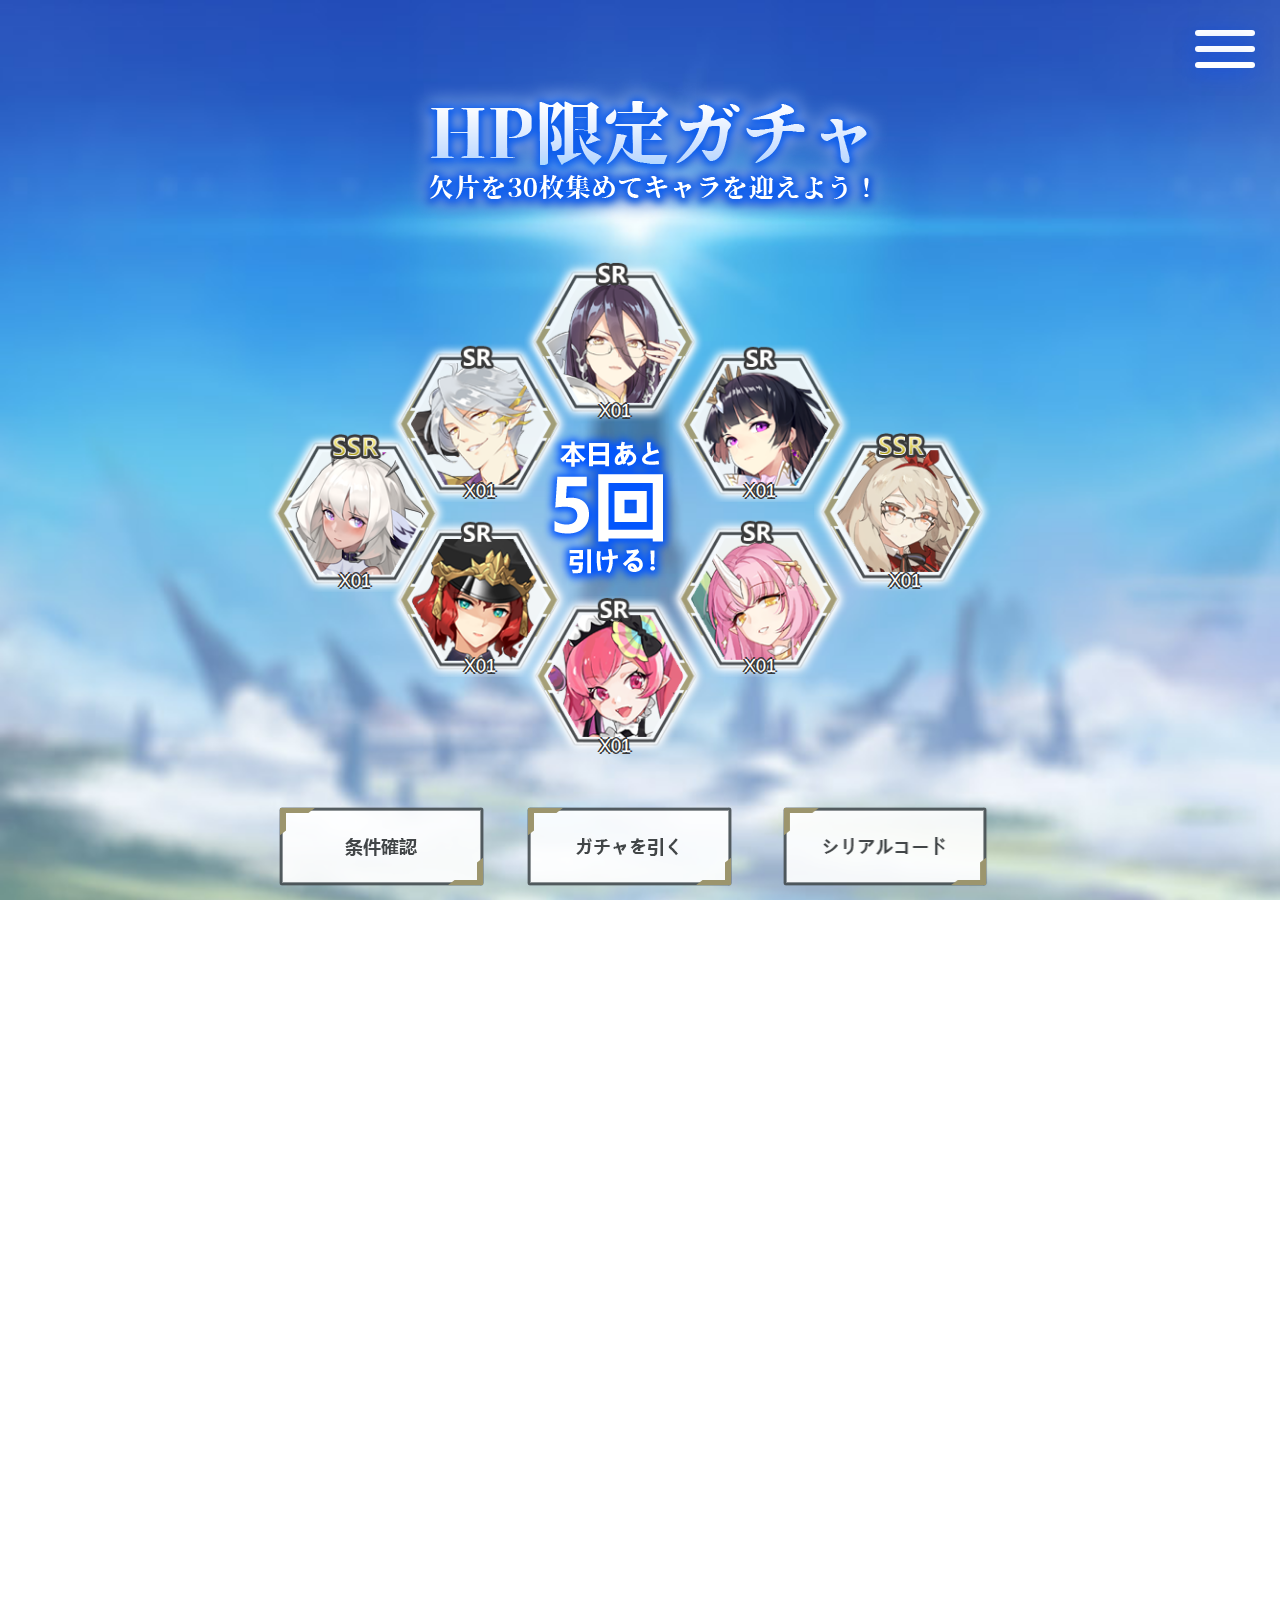
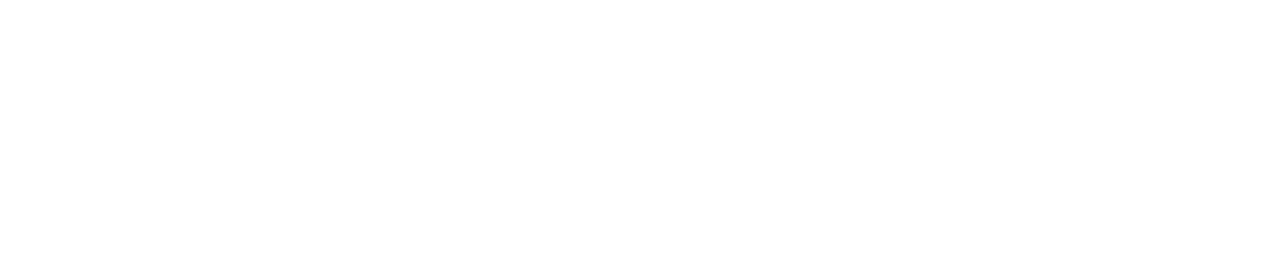
==== card.html @ 637bc6c9 "modify" ====
<!DOCTYPE html>
<html>
<head>
	<meta charset="utf-8">
	<meta content="width=device-width, initial-scale=1.0, maximum-scale=1.0, user-scalable=0" name="viewport">
     <link href="css/swiper.min.css" rel="stylesheet">
     <link href="css/pre_main.css" rel="stylesheet" type="text/css">
     <title>手机端card</title>
	<meta name="keywords" content="" />
	<meta name="description" content="" />
    <link href="images/icon.png" rel="shortcut icon"/>
</head>
<body>
    <div class="wraper">
         <!--抽卡页主题内容-->
        <div class="card_main">
            <div class="card_title"><img src="images/card_title.png"></div>
            <div class="card_center">
                <div class="card_p">
                <div class="card_icon_01 card_icon">X01</div>
                <div class="card_icon_02 card_icon">X01</div>
                <div class="card_icon_03 card_icon">X01</div>
                <div class="card_icon_04 card_icon">X01</div>
                <div class="card_icon_05 card_icon">X01</div>
                <div class="card_icon_06 card_icon">X01</div>
                <div class="card_icon_07 card_icon">X01</div>
                <div class="card_icon_08 card_icon">X01</div>
                <div class="card_icon_center "></div>
                </div>
            </div>
            <div class="card_btn"> 
                <a href="javascript:void(0)" class="btn_confirm"><img src="images/card_btn_01.png"></a>
                <a href="#" ><img src="images/card_btn_02.png"></a>
                <a href="javascript:void(0)" class="btn_tc"><img src="images/card_btn_03.png"></a>
            </div>
            <div class="card_tab">
                <ul>
                    <li class="active">参加方法</li>
                    <li>キャラ詳細</li>
                    <li>注意事項</li>
                </ul>
                <div class="card_tab_content">
                    <div class="card_tab_one  card_tab_note z_k">
                        <p>＜4月20日16：00更新＞<br/>シリアルコード発行できるようになりました。<br/>HPガチャの参加期間は3月17日～5月31日までとなっております、まだ欠片集まっていない方は急ぎましょう。</p>
                        <p>——————————————————————————</p>
                        <p>Step１　まずは公式アカウントをチェック！<br/>確率アップのスケジュールやシリアルの発行日などなど、ゲーム内容やHPガチャについての最新情報は全てこちらで確認できる！気に入ったキャラとすれ違わないようにも、HPガチャに参加する前はまず公式アカウントをフォローしましょう。</p>
                        <p>Step２　Twitterと連携したらガチャを引こう！<br/>
                    データを保存するため、ガチャを引くためにはTwitterアカウントとの連携が必要とされます。ガチャ結果は自動的に加算され、連携中のアカウントに保存されますので、前回の結果を引き継ぎたい場合は是非、毎回同じTwitterアカウントで参加しましょう。<br/>
                    ※「ページを更新したらデータが飛んだ！」に遭遇した場合は焦らず、「ガチャを引く」ボタンで再連携しましょう。そしたら99.9％の確率でデータが戻ります。</p>
                        <p>Step３　欠片30枚集めてキャラを迎えよう！<br/>
                        同じキャラの欠片を30枚集めると該当キャラの「シリアルコード」の発行が可能になります。発行されたシリアルコードをゲーム内で入力すると、「ユニットカケラ×60」がもらえます。<br/>
                        ※「ユニットカケラ×60」はユニットもらえるついでに、そのユニットをLv.4まで育成可能になります。<br/>
                        ※シリアルコードの発行期間及び使用期限は公式Twitterで確認しましょう。<br/>
                        </p>
                    </div>
                    <div class="card_tab_one">
                        <div class="swiper-container card_container">
                            <div class="swiper-wrapper">
                              <div class="swiper-slide card_swiper01">
                                <P>即便吟诵者并非站在战场的前线，卡尔也坚信，只有在他优雅的吟唱下，的前线，卡尔也坚信，只有在他优雅的吟唱下，的前线，<br/>卡尔也坚信，只有在他优雅的吟唱下，</P>
                              </div>
                              <div class="swiper-slide card_swiper02">
                                <P>即便吟诵者并非站在战场的前线，卡尔也坚信，只有在他优雅的吟唱下，的前线，卡尔也坚信，只有在他优雅的吟唱下，的前线，<br/>卡尔也坚信，只有在他优雅的吟唱下，</P>
                               </div>
                              <div class="swiper-slide card_swiper03" >
                                <P>即便吟诵者并非站在战场的前线，卡尔也坚信，只有在他优雅的吟唱下，的前线，卡尔也坚信，只有在他优雅的吟唱下，的前线，<br/>卡尔也坚信，只有在他优雅的吟唱下，</P>
                              </div>
                            </div>
                            <!-- Add Arrows -->
                            <div class="swiper-button-next"></div>
                            <div class="swiper-button-prev"></div>
                         </div>
                    </div>
                    <div class="card_tab_one  card_tab_note">
                        <p>＜4月20日16：00更新＞<br/>シリアルコード発行できるようになりました。<br/>HPガチャの参加期間は3月17日～5月31日までとなっております、まだ欠片集まっていない方は急ぎましょう。</p>
                        <p>——————————————————————————</p>
                        <p>Step１　まずは公式アカウントをチェック！<br/>確率アップのスケジュールやシリアルの発行日などなど、ゲーム内容やHPガチャについての最新情報は全てこちらで確認できる！気に入ったキャラとすれ違わないようにも、HPガチャに参加する前はまず公式アカウントをフォローしましょう。</p>
                        <p>Step２　Twitterと連携したらガチャを引こう！<br/>
                    データを保存するため、ガチャを引くためにはTwitterアカウントとの連携が必要とされます。ガチャ結果は自動的に加算され、連携中のアカウントに保存されますので、前回の結果を引き継ぎたい場合は是非、毎回同じTwitterアカウントで参加しましょう。<br/>
                    ※「ページを更新したらデータが飛んだ！」に遭遇した場合は焦らず、「ガチャを引く」ボタンで再連携しましょう。そしたら99.9％の確率でデータが戻ります。</p>
                        <p>Step３　欠片30枚集めてキャラを迎えよう！<br/>
                        同じキャラの欠片を30枚集めると該当キャラの「シリアルコード」の発行が可能になります。発行されたシリアルコードをゲーム内で入力すると、「ユニットカケラ×60」がもらえます。<br/>
                        ※「ユニットカケラ×60」はユニットもらえるついでに、そのユニットをLv.4まで育成可能になります。<br/>
                        ※シリアルコードの発行期間及び使用期限は公式Twitterで確認しましょう。<br/>
                        </p>
                    </div>
                </div>
            </div>
        </div>
    </div>
	<!--底部内容-->
    <div class="fixed_bottom_card  valign">
        <div class="footer_main">
            <div class="footer_left">
                <img src="images/iconfooter.png">
            </div>
            <div class="footer_right">
                <div class="text1">
                    <p><span class="blue">タイトル</span><span>ステラクロニクル</span></p>
                    <p><span class="blue">ジャンル</span><span>スライドコマンドバトルRPG</span></p>
                    <p><span class="blue">価　　格</span><span>基本プレイ無料</span></p>
                    <p><span class="blue">対応端末</span><span>対応端末 iOS / Android</span></p>
                </div>
                <div class="text2">
                    <p><a href="policy.html">プライバシーポリシー</a></p><p>|</p>
                    <p class="kefu_icon hand">お問い合わせ</p><p>|</p>
                    <p><a href="http://efun.com/jp" target="_blank">運営会社</a></p>
                </div>
            </div>
        </div>
    </div>
     <!-- 点击お問い合わせ弹出对应盒子 -->
    <div class="kefu_box">
        <div class="title bb valign-between">
            <p></p>
            <div class="closed"><img src="images/close.png" alt=""></div>
        </div>
        <div class="note">
            <p>お問い合わせする内容をご記入の上、<br>下記のメールアドレスまでご連絡ください。</p>
            <p class="pb">サポート：<a href="mailto:illusion@efunjp.com" target="_blank">illusion@efunjp.com</a></p>
        </div>
    </div>
    <!--菜单-->
    <div class="menu_button">
        <div class="bar"></div>
        <div class="bar"></div>
        <div class="bar"></div>
     </div>
    <div class="nav_box">            
        <div class="nav_btn">
            <div class="link04"><a href="#"><img src="images/phone_nav_01.png"></a></div>
            <div><a href="news.html"><img src="images/phone_nav_02.png"></a></div>
            <div><a href="world.html"><img src="images/phone_nav_03.png"></a></div>
            <div><a href="system.html"><img src="images/phone_nav_04.png"></a></div>
            <div><a href="special.html"><img src="images/phone_nav_05.png"></a></div>
            <div><a href="special.html"><img src="images/phone_nav_06.png"></a></div>
            <div><a href="special.html"><img src="images/phone_nav_07.png"></a></div>
            <div class="nav_icon">
                <a href="#"><img src="images/phone_twitter.png"></a>
                <a href="#"><img src="images/phone_ytb.png"></a>
                <a href="#"><img src="images/phone_line.png"></a>
            </div>
            <div class="navs_close"><img src="images/close.png"></div>
        </div>
	</div>
     <!--点击シリアルコード弹出对话框-->
    <div class="tip_box">
      <div class="title  valign-between">
        <p></p>
        <div class="closed"><img src="images/close.png" alt=""></div>
      </div>
      <div class="tip_box_content">
        <div class="tip_m">角色名のシリアルコードを発行しますか？</div>
        <div class="tip_notice">【ご注意】<br/>※アカウント毎に獲得出来るキャラは1体のみとなります。</div>
         <div class="tip_btn"><a href="#">ツイート</a><a href="#">戻る</a></div>
        
      </div>
    </div>
     <!--点击条件确认弹出对话框-->
    <div class="account_box">
        <div class="title  valign-between">
        <p></p>
        <div class="closed"><img src="images/close.png" alt=""></div>
        </div>
        <div class="account_box_content">
            <div class="tip_m"><span class="account_title">アカウント</span><span class="account_name">显示的账号名+@XXX</span></div>
         <div class="tip_btn"><a href="#"> 公式Twitter@StellaChronicle</a><a href="#">フォロー</a></div>
         <div class="tip_btn1"><a href="#">連携を解除</a></div>
        
        </div>
    </div>
	<script src="js/jquery-3.4.1.min.js"></script>
     <script src="js/swiper.min.js"></script>
    <script type="text/javascript" src="js/pre_index.js"></script>
</body>
</html>
---- css/pre_main.css ----
html,body,ul,ol,h1,h2,h3,h4,h5,h6,p,th,td,dl,dt,dd,form,input,textarea,select,.cf{margin:0;padding:0;}
body{font-size:.12rem; font-family: Helvetica, Microsoft YaHei, Tohoma, Arial;}
h1,h2,h3,h4,h5,h6,b{font-weight: normal;}
a{text-decoration:none;outline:none;}
li{list-style:none}
img{border:none;vertical-align:middle;}
/*html{overflow-x:hidden;overflow:-Scroll;overflow-x:hidden}*/
html,body{height:100%; overflow-y:auto; overflow-x:hidden;}
/*浮动清理*/
.cf:before,.cf:after{content:".";display:block;height:0;visibility:hidden}
.cf:after{clear:both}
.cf{zoom:1}
/*公共信息*/
.relative{position: relative;}
.ellipsis{overflow: hidden;text-overflow: ellipsis;white-space: nowrap;} /*一行超出省略*/
.towLine{display: -webkit-box;-webkit-box-orient: vertical;-webkit-line-clamp:2;overflow: hidden;}/*超出两行省略*/
.touchscroll{-webkit-overflow-scrolling: touch;} /*弹性滚动*/
.preLine{ white-space: pre-line;} /*换行符换行*/
.hand{cursor: pointer;}
.valign{display: flex;align-items: center;}
.valign-top{display: flex;align-items: flex-start;}
.valign-center{display: flex;align-items: center;justify-content: center;}
.valign-between{display: flex;align-items: center;justify-content: space-between;}
.column{flex-direction: column;}
.bl:before,.br:before,.bt:before,.bb:before,.border_left,.border_right,.border_top,.border_bottom{position: absolute;content:"";display: block;background: #fff;}
.bl:before,.border_left{width: 0.01rem;height:100%;left:0;top:0;transform: scaleX(0.5);}
.br:before,.border_right{width: 0.01rem;height:100%;right:0;top:0;transform: scaleX(0.5);}
.bt:before,.border_top{width:100%;height: 0.01rem;left:0;top:0;transform: scaleY(0.5);}
.bb:before,.border_bottom{width:100%;height: 0.01rem;left:0;bottom:0;transform: scaleY(0.5);}
.closed img{cursor: pointer;width:0.38rem; height:0.37rem;}
.closed img:hover{transform:rotate(90deg);}
a.back{font-size:0.3rem; font-weight:bold; padding:0.2rem 0.6rem; border:0.03rem solid #1c60ec;background:#fff; color:#1c60ec;}
a.back:hover{border:0.03rem solid #000;color:#000;}
/*第一屏幕*/
.page {width: 7.5rem;margin: 0 auto;position: relative;}
.page_01{height:calc(100vh - 1.5rem); position: relative;}
.page_01 .page01_logo { position:absolute;top:6%;}
.page_01 .page01_logo img{width:7.5rem; height: 4.27rem;}
.page01_role{position: absolute;bottom:3%;left:0rem; z-index:1;}
.page01_role img{width:7.5rem; height: 7.19rem;}
.page01_grass{position: absolute;bottom:0rem;left:0rem; z-index:0;}
.page01_grass img{width:7.5rem; height: 2.85rem;}
.page_02 {height:11.3rem; }
.page_03 {height:7rem;}
.page_04 {height:11rem; }
.page_05 {height:11rem;}
.page_06 {height:7rem; }
.page_07 {height:5.3rem;}
/* 第二屏*/
.screen_note{width:6.8rem; margin-top:1rem; margin-left:0.32rem;}
.news_list1 .t1{margin-right:0.2rem;}
.news_list1 {margin-bottom:0.5rem;margin-top:0.25rem;}
.banner_top img{width:6.8rem; height: 2.4rem;-webkit-box-shadow:0 0 0.15rem #333;-moz-box-shadow:0 0 0.15rem #333;box-shadow:0 0 0.15rem #333;}
.news_list1 .item{width:2.9rem;float: left;height:1.6rem;display:flex;flex-direction:column;justify-content:space-around;
background:#fff;margin-bottom:0.25rem;padding:0.2rem;-webkit-box-shadow:0 0 0.15rem #333;
-moz-box-shadow:0 0 0.15rem #333;
box-shadow:0 0 0.15rem #333;}
.news_list1 .item .note{ display:flex;justify-content:space-between;flex-direction: row;flex-wrap:nowrap;color:rgba(28,96,236);}
.news_list1 .item .note .title{font-size:0.3rem;font-weight:600;}
.news_list1 .item .note .data{margin-top:0.1rem;font-size:0.2rem;float: right; font-weight:bold;}
.news_list1 .item .content{height:0.6rem;}
.news_list1 .item .content p{font-size:0.2rem;color:#000;text-overflow: -o-ellipsis-lastline;overflow: hidden;text-overflow: ellipsis;display: -webkit-box;-webkit-line-clamp: 2;-webkit-box-orient: vertical;}
.news_list1 .item .more_main{    display: flex; align-items: center;justify-content: space-between;}
.news_list1 .item p.more{width:1.23rem; height:0.31rem;background:rgba(28,96,236);font-size:0.18rem;color:#fff; text-align:center;}
.news_pages{width:3.8rem;height:1.2rem;display: flex;align-items: center;margin-left:1.4rem;}
.news_pages a.num{text-shadow: 0.05rem 0.05rem 0.05rem #000;color:#fff;font-size:0.2rem;margin:0 0.15rem;font-weight: bold; height:0.6rem;width:0.29rem;text-align:center; margin-top:0.3rem;}
.news_pages img{display: block;width:0.43rem;}
.news_pages a.active{background:url(../images/arrow.png) 0rem 0.33rem no-repeat;background-size:0.29rem auto ;}
/* 第三屏*/
.page_03{height:7rem; position: relative; }
.page3_container{height:7rem;}
.page_03 .story_01 img{width:7.5rem; height:5.87rem;}
.page_03 .story_02 img{width:7.5rem; height:5.87rem;}
.page_03 .story_03 img{width:7.5rem; height:5.87rem;}
.page_03 .swiper-button-next{width: 1.04rem;height: 0.7rem; position:absolute;top: 6.5rem;left:3.5rem;background:url(../images/down_arrow.png) no-repeat center center;background-size: contain;}
/* 第四屏*/
.page_04{ background: url(../images/page4_dw.jpg) no-repeat center top;width:7.5rem;height:11rem;background-size:100% auto;margin:0 auto;}
.mainShow{width:7.5rem; height:11rem;  overflow:hidden; position:relative;}
.game_roles .swiper-wrapper{position:relative;background-image: url(../images/page4_dw.png);background-size:cover; height:9.61rem; width:7.5rem;}
.game_roles,.game_roles_woman{width:7.5rem; height:15rem;  overflow:hidden; position:relative;}
.game_roles .swiper-slide-active .role_info{-webkit-transform: translate(0, 0); transform: translate(0, 0); -webkit-transition: all 0.3s; transition: all 0.3s; opacity:1;}
.role_info{position:absolute; top:8rem;left:2.5rem; z-index:1000;width:2.62rem; opacity:0; -webkit-transform:translate(-100%, 0); transform:translate(-100%, 0); -webkit-transition:all 0.3s; transition:all 0.3s; z-index:99;}
.role_info img{width:2.62rem; height:1.11rem;}
.role_jineng{position:absolute; top:8.53rem;left:4.6rem; z-index:1000;width:0.61rem; opacity:0; -webkit-transform:translate(-100%, 0); transform:translate(-100%, 0); -webkit-transition:all 0.3s; transition:all 0.3s; z-index:99;}
.game_roles .swiper-slide-active .role_jineng,.game_roles_woman .swiper-slide-active .role_jineng{opacity:1; -webkit-transform:translate(0, 0); transform: translate(0, 0); -webkit-transition: all 0.5s; transition: all 0.5s;}
.role_jineng img{width:0.61rem; height:0.57rem;}

.role_img1,.role_img2,.role_img3,.role_img4,.role_img5{position:absolute; top:0rem; right:0rem;width:7.5rem; height:9.61rem; opacity:0; -webkit-transform:translate(100%, 0); transform: translate(100%, 0); -webkit-transition:all 0.3s; transition:all 0.3s;}
.game_roles{width:7.5rem; height:12rem;  overflow:hidden; position:relative;}
.game_roles .swiper-slide-active .role_info,.game_roles_woman .swiper-slide-active .role_info{-webkit-transform: translate(0, 0); transform: translate(0, 0); -webkit-transition: all 0.3s; transition: all 0.3s; opacity:1;}
.game_roles .swiper-slide-active .role_img,.game_roles_woman .swiper-slide-active .role_img{opacity:1; -webkit-transform:translate(0, 0); transform: translate(0, 0); -webkit-transition: all 0.3s; transition: all 0.3s;}
.game_roles .swiper_dock_list,.game_roles_woman .swiper_dock_list{overflow:hidden; width:7.5rem; height:1.35rem; position:absolute; top:9.2rem; left:0rem; background:url(../images/role_icon.png) no-repeat; z-index:9999;background-size: 100% 100%;}
.swiper_dock_list li,.game_roles_woman .swiper_dock_list li{float:left;}
.swiper_dock_list li:nth-child(1){margin-top:0;width:1.6rem; height:1.35rem; cursor:pointer; float:left; }
.swiper_dock_list li:nth-child(1) img{width:1.6rem; height:1.35rem; }
 .swiper_dock_list li:nth-child(2){margin-top:0;width:1.37rem; height:1.35rem;  cursor:pointer; }
 .swiper_dock_list li:nth-child(2) img{width:1.37rem;height:1.35rem; }
 .swiper_dock_list li:nth-child(3){margin-top:0;width:1.49rem; height:1.35rem; cursor:pointer; }
 .swiper_dock_list li:nth-child(3) img{width:1.49rem; height:1.35rem; }
 .swiper_dock_list li:nth-child(4){width:1.36rem; height:1.35rem; cursor:pointer; }
 .swiper_dock_list li:nth-child(4) img{width:1.36rem; height:1.35rem; }
.swiper_dock_list li:nth-child(5){width:1.68rem; height:1.35rem;cursor:pointer; }
 .swiper_dock_list li:nth-child(5) img{width:1.68rem; height:1.35rem;}
.swiper_dock_list li img{display:none;}
 .swiper_dock_list li .icon.on{display:block;}
.game_roles_woman .swiper-slide{width:640px; height:608px; position:relative;}
/* 第五屏*/
/* 第六屏*/
.page_06 .swiper-button-next{width: 1.04rem;height: 0.7rem; position:absolute;top: 5rem;left:3.5rem;background:url(../images/down_arrow.png) no-repeat center center;background-size: contain;}
.page_06{ height:5.7rem;}
.page_06 .snews1{ height:5rem;} 
.page_06 .story_01 img,.page_06 .story_02 img,.page_06 .story_03 img{width:7.5rem; height:4.64rem;}

/* 第七屏*/
.page_07 .swiper-wrapper{width:5.65rem; margin-left:1rem;}
.page_07{margin-bottom:3rem;}
.page_07 .content{height: 5.46rem;max-height: calc(100vh - 3.87rem);
  width:100%;flex-shrink: 0;position: relative;  }
.page_07 .content .img{width:7.5rem; height:4.36rem;position: relative;   padding-top:1.1rem; background:url(../images/page07_bg.png) no-repeat center center;background-size: 100% 100%;}
.page_07 .content .img .abs{transform:translateY(100%);width:5.25rem; text-align:center;background:rgba(28,96,236,0.7);bottom:0;left:0; position: absolute;color:#fff;font-size: 0.20rem;padding: 0.1rem 0.20rem;transition: transform 0.3s;transform:translateY(0);}
.page_07 .content .img .abs h2{font-size: 0.30rem;}

.page_07 .content .img img{width:5.65rem; height:3.18rem;}
.news_box .content .swiper-news{width:100%;height:100%;}
.page_07 .content .img .abs p{line-height: 1.25;}
.page_07 .bottom{flex:1;position: relative;padding:0 0.5rem;}
.page_07 .bottom a.info{margin-top:0.25rem;}
.page_07 .title{text-align: left;}
.page_07 .bottom a.info{float: right;}
.page_07 .swiper-button-next, .page_07 .swiper-button-prev{width: 0.47rem;height: 0.78rem;background: no-repeat center center;background-size: contain;}
.page_07 .swiper-button-prev{background-image: url(../images/page07_row_left.png);left: 0.12rem;}
.page_07 .swiper-button-next{background-image: url(../images/page07_row_right.png);right: 0.12rem;}
/* 首页中的点击登陆box */
.login_box{width:6.6rem;position: fixed;background:rgba(255,255,255,0.95);color:#fff;top:50%;left:50%;transform:translate(-50%,-50%);padding:0.2rem 0.20rem;opacity: 0;pointer-events: none; z-index:1000000000;}
.login_box.active{opacity: 1;pointer-events: auto;}
.login_box .l_text{padding:0 0.1rem;  border:0.02rem solid #2f6eee}
.login_box .l_text p{text-align: left;font-size: 0.15rem;line-height:0.24rem; color:#1c60ec; font-weight:bold;}
.l_input{width:4.4rem; height:0.4rem; font-size:0.15rem; border:0.02rem solid #2568ee;background:#fff; line-height:0.4rem; margin-left:1rem;}
.l_input input{width:4.4rem; height:0.4rem; font-size:0.15rem; border:none; background:none;line-height:0.4rem; color:#d4d4d4;}
.login_content{width:6.6rem; margin:0 auto;}
.l_line{ border: 0.007rem solid rgba(255,255,255,0.8);}
.l_tro{width:4.4rem; height:0.5rem; font-size:0.15rem;  text-align:left; line-height:0.5rem; margin-left:1rem; color: #f00; font-weight:bold;}
.l_btn a{ display:block;width:1.16rem; height:0.8rem;margin-left:2.48rem; margin-bottom:0.2rem;}
.l_btn img{width:1.4rem; height:0.8rem;  cursor:pointer;}


.fixed_bottom1{position: absolute;bottom:0;height: 2rem;left:0;width:100%;z-index:10; z-index:11111; background:#f00;}
.fixed_bottom{position: absolute;bottom:0;height: 0.86rem;left:0;width:100%;z-index:10;padding:0 0.15rem; z-index:11111;}
img.twitter{width:0.38rem; height:0.39rem;}
img.youtbe{width:0.39rem; height:0.39rem;}
img.line1{width:0.43rem; height:0.39rem;}
.fixed_bottom>img{margin-right:0.34rem;cursor: pointer;}
.fixed_bottom>a{margin:0 0.34rem;display:inline-block}
.line{width: 0.015rem;height: 0.29rem;background-color: #fff;}
.valign{display: flex;align-items: center;}


/* 首页中的点击登陆box */
.kefu_box{transition: all 0.3s;z-index:10;width:6rem;position: fixed;background:rgba(255,2552,255,.9);color:#fff;top:50%;left:50%;transform:translate(-50%,-50%);padding:0 0.2rem 0.3rem 0.2rem;opacity: 0;pointer-events: none;}
.kefu_box.active{opacity: 1;pointer-events: auto;}
.kefu_box .note{text-align: center;font-size: 0.18rem;padding: 0.20rem; color:#1c60ec; border:2px solid #326fed; background:#fff;}
.kefu_box .note a{color:#1c60ec;border-bottom: 0.01rem solid #fff;}
.kefu_box .note .pb{padding: 0.50rem 0 0.20rem;}
.kefu_box .title{height: 0.68rem;position: relative;}
.kefu_box .closed  img,.twitter_box .closed  img{width:0.29rem;}

.fixed_right{width:1.41rem;position: fixed;top:0;right:0;display: flex;flex-direction: column;align-items: center; justify-content: space-between;z-index:12;}

/* twitter栏 */
.twitter_box{position: fixed;left:0;top:0;width: 6.5rem;max-width:100%; background:rgba(0,0,0,0.75);height:100%;z-index:11111;color:#fff;
  flex-direction: column;display: flex;justify-content: center;padding: 0.50rem;transform:translateX(-100%)}
.twitter_box.active{transform:translateX(0)}
.twitter_box .title{font-size: 0.46rem;}
.twitter_box .title span{font-size: 0.27rem;}
.twitter_box textarea{border: 0.01rem solid rgba(255,255,255,0.3);background: transparent;width:100%;height:60vh;color:#fff;font-size: 0.24rem;margin-bottom: 0.27rem;}
.twitter_box .follow{border:0;width: 2.16rem;height: 0.66rem;background: url(../images/follow.png) no-repeat center center;font-size:0;background-size: contain;}
.twitter_box .follow:hover,.twitter_box .follow:active{background-image: url(../images/follow_h.png)}


/*点击シリアルコード弹出的box*/
.tip_box{width: 5.5rem;position: fixed;background:rgba(255,255,255,0.95);color:#fff;top:50%;left:50%;transform:translate(-50%,-50%);padding:0.2rem 0.20rem 0.4rem;opacity:0;pointer-events: none; z-index: 111;}
.tip_box.active{opacity: 1;pointer-events: auto;}
.tip_box_content {width:4rem;margin:0 auto; padding-top:0.6rem; font-size: 0.16rem; }
.tip_box_content .tip_m{  text-align: center;color:#000; font-size:0.16rem;margin-bottom:0.4rem}
.tip_notice{width:4rem; height:0.6rem;  color:#f00;margin-bottom:0.4rem}
.tip_box_content .tip_btn a{display:block; width:1.6rem; height:0.6rem; border:0.02rem solid #2568ee; line-height:0.6rem; text-align:center; float:left; margin-left:0.15rem; background:#fff; color:#1c60ec; font-size:0.18rem;}
.tip_box_content .tip_btn a:hover{display:block; width:1.6rem; height:0.6rem; color:#000; border:0.02rem solid #000;}

/*点击条件确认弹出的box*/
.account_box{width: 5.5rem;position: fixed;background:rgba(255,255,255,0.95);color:#fff;top:50%;left:50%;transform:translate(-50%,-50%);padding:0.1rem 0.20rem 0.4rem;opacity:0;pointer-events: none; z-index: 111;}
.account_box.active{opacity: 1;pointer-events: auto;}
.account_box_content {width:4rem;margin:0 auto; padding-top:0.6rem; font-size: 0.16rem; }
.account_box_content .tip_m{  color:#000; font-size:0.16rem;margin-bottom:0.3rem; height:0.4rem; margin-left:0.2rem;}
span.account_title{display:block; float:left;width:1rem; height:0.45rem;  line-height:0.45rem; }
span.account_name{display:block; float:left;height:0.45rem; width:2.7rem; line-height:0.45rem;border:0.02rem solid #2568ee; padding-left:0.1rem;color:#1c60ec; }
.tip_notice{width:4rem; height:0.6rem;  color:#f00;margin-bottom:0.4rem}
.account_box_content .tip_btn a{display:block;border:0.02rem solid #2568ee; text-align:center; float:left; margin-left:0.15rem; background:#fff; color:#1c60ec; font-size:0.18rem; padding:0.15rem;margin-bottom:0.2rem;}
.account_box_content .tip_btn a:hover{display:block; color:#000; border:0.02rem solid #000;}
.account_box_content .tip_btn1 a{display:block; width:1.6rem; height:0.6rem; border:0.02rem solid #2568ee; line-height:0.6rem; text-align:center; float:left; margin-left:1.15rem; background:#fff; color:#1c60ec; font-size:0.18rem;}
.account_box_content .tip_btn1 a:hover{display:block; width:1.6rem; height:0.6rem; color:#000; border:0.02rem solid #000;}



/* 底部信息 */
.bottom_bg{ width:100%;background:rgba(0,0,0,1);height: 2.8rem;font-size: 0.14rem;color:#fff; padding:0.5rem 0;}
.main_bottom{width:6.5rem; margin:0 auto; }
.bottom_top{display:flex;justify-content:space-around;}
.bottom_bg .icon{width: 1.15rem;height: 1.15rem;padding-right:0.43rem; float:left;}
.bottom_bg .text1{line-height: 0.30rem;padding:0 0.43rem;border-left: 0.01rem solid #fff;}
.bottom_bg .text2{line-height: 0.40rem; display:flex; justify-content:space-around; align-items:center; margin-bottom:0.3rem; margin-top:0.3rem;}
.bottom_bg a{color:#fff;}
.bottom_bg .copy{ text-align:center;}

/* card */
.wraper{background: url(../images/bg2.jpg) no-repeat;background-size: cover; background-position: top center;overflow: hidden;background-attachment: fixed; padding-bottom: 0.58rem;}
.card_main{width:8rem; margin:0 auto; position:relative; }
.card_main .card_title{width:5.1rem; height:1.61rem; margin-bottom:0.2rem;margin-top:0.7rem; margin-left:1.53rem; }
.card_main .card_title img{width:5.1rem; height:1.61rem;}
.card_center{width:8rem; height:5.3rem; margin-bottom:0.2rem;}
.card_p{width:8rem; height:5.3rem; position:relative}
.card_icon_01{top:0.1rem; left:2.8rem; background:url(../images/card_icon_01.png);}
.card_icon_02{top:0.9rem; left:4.25rem; background:url(../images/card_icon_02.png);}
.card_icon_03{top:1.8rem; left:5.7rem; background:url(../images/card_icon_03.png);}
.card_icon_04{top:2.65rem; left:4.25rem; background:url(../images/card_icon_04.png);}
.card_icon_05{top:3.45rem; left:2.8rem; background:url(../images/card_icon_05.png);}
.card_icon_06{top:2.65rem; left:1.45rem; background:url(../images/card_icon_06.png);}
.card_icon_07{top:1.8rem; left:0.2rem; background:url(../images/card_icon_07.png);}
.card_icon_08{top:0.9rem;  left:1.45rem; background:url(../images/card_icon_08.png);}
.card_icon{background-repeat:no-repeat;background-position: center center; background-size: contain;position:absolute; width: 1.9rem; font-size:0.18rem; text-align:center; padding-top:1.4rem;  -moz-text-shadow:#393939 0.02rem 0 0,#393939 0 0.02rem 0,#393939 -0.02rem 0 0,#393939 0 -0.02rem 0;
text-shadow:#393939 0.02rem 0 0,#393939 0 0.02rem 0,#393939 -0.02rem 0 0,#393939 0 -0.02rem 0;
-webkit-text-shadow:#393939 0.02rem 0 0,#393939 0 0.02rem 0,#393939 -0.02rem 0 0,#393939 0 -0.02rem 0; color:#fff;}
.card_icon_center{top:1.7rem;  left:3rem;background:url(../images/card_icon_center.png);background-repeat:no-repeat;background-position: center center; background-size: contain;position:absolute; width: 1.51rem; height: 1.68rem;}
.card_btn{width:7.14rem; display:flex; justify-content:space-between; margin-left:0.34rem; margin-bottom:0.4rem;}
.card_btn img{float:left;width:2.16rem; height:0.92rem;}

.card_tab {font-size:0.12rem; width:7.2rem; margin-left:0.15rem;}
.card_tab ul{background:#1f61e4; height:0.76rem;width:7.14rem;}
.card_tab ul li{ float:left;width:2.38rem; text-align:center; color:#fff;font-size:0.2rem;height:0.76rem; line-height:0.76rem; }
.card_tab ul li.active{box-shadow:0 0 0.12rem #000; background:#fff;width:2.38rem; height:0.76rem; color:#000;}
.card_tab_content{background:rgba(255,255,255,0.9);box-shadow:0 0 0.12rem #000;width:7.14rem; display: flex;flex-direction: column; font-size: 0.2rem;}
.card_tab_one{height:6.1rem;  width:7.14rem; display:none;}
.card_tab_note{overflow-y: auto;    color: rgba(60,70,72,1); font-weight:bold;  font-size: 0.16rem; height:6.1rem;}
.card_tab_note p{margin-bottom:0.2rem; line-height:0.34rem;}
::-webkit-scrollbar {width: 4px;}
::-webkit-scrollbar-track {background-color:#cacaca; width:8px;}
::-webkit-scrollbar-thumb {background: #2a6bec;width:7px;}
.z_k{display:block;}

.card_container{width:100%; height:100%;}
.card_swiper01{ background:url(../images/card_swiper_img01.png) no-repeat center center;background-size:contain;width: 6.74rem; height:6.21rem;  text-align:center;}
.card_swiper02{  background:url(../images/card_swiper_img01.png) no-repeat center center;  background-size:contain;width: 6.74rem; height:6.21rem; text-align:center;}
.card_swiper03{ background:url(../images/card_swiper_img01.png) no-repeat center center;background-size:contain;width: 6.74rem; height:6.21rem; text-align:center;}
.card_container .swiper-slide p{ font-size:0.16rem; margin-top:3.9rem; margin-left:4.5rem; width:2rem; text-align:left;}
.card_container .swiper-button-prev{left:8%; }
.card_container .swiper-button-next{right:14%;}

/* card分享页 */
.share_main{width:6.2rem; margin:0 auto; position:relative;top:1.2rem;}
.share_content{width:5.4rem;  background:rgba(255,255,255,0.95); margin:0 auto; padding:0.2rem 0.4rem 1rem ;color:#fff; text-align:left;}
.share_content h4{color:#1c60ec;  font-size:0.2rem; font-weight:bold; text-align:center; margin-bottom:0.2rem;}
.share_content p.cu{color:#2a2d30; font-size:0.15rem;margin-bottom:0.1rem;}
.share_content p.img img{width:5.15rem; height:2.7rem;}
.share_content p.tx{color:#696969; margin-bottom:0.2rem; margin-bottom:0.3rem; font-size:0.15rem;}
.share_content p.btn a{display:block; width:1.98rem; height:0.7rem; border:0.02rem solid #2568ee; font-size:0.16rem; line-height:0.7rem; text-align:center; float:left; margin-left:0.45rem; background:#fff; color:#1c60ec;}
.share_content .btn a:hover{cdisplay:block; width:1.98rem; height:0.7rem; color:#000; border:0.02rem solid #000;}
/* thanks*/
.pre_main{width:6rem; margin:0 auto; position:relative;top:1.6rem;}
.ths_title{height: 23%; position:absolute; top:-0.7rem;left:1.35rem; z-index:111;}
.pre_content{width:5.5rem;  background:rgba(255,255,255,0.95); margin:0 auto; padding: 1.5rem 0.25rem 0.3rem;height:7.8rem;  font-size:0.2rem; color:#fff; position:absolute;}
p.cu{font-weight:bold;}
.pre_content p { text-align:left; line-height:0.32rem; margin-bottom:0.35rem; color:#2a2d30; font-size:0.16rem;}
p.tx{color:#696969; margin-bottom:0.2rem; margin-bottom:0.3rem}
p.strong{color:#2a2d30; font-weight:bold; font-size:0.17rem; text-align:center;margin-bottom:0.3rem;}
.ths_title img{width:3.25rem; height: 1.90rem;}
p.btn a{display:block; width:1.98rem; height:0.7rem; border:0.02rem solid #2568ee; line-height:0.7rem; text-align:center; float:left; margin-left:0.55rem; background:#fff; color:#1c60ec;}
.pre_content .btn a:hover{cdisplay:block; width:1.98rem; height:0.7rem; color:#000; border:0.02rem solid #000;}



/* news */
.news_info_p{position: absolute;top:1.11rem;left:0.4rem;right:0.4rem; bottom:2rem; }
.news_info_p{display:flex;flex-direction: column;font-size:0.2rem;color:rgba(42,45,48,1); font-weight:bold;}
.news_info_p .note{flex:1;padding:0.4rem 0.27rem 0.27rem 0.47rem;background:rgba(255,255,255,0.95);overflow-y: auto;box-shadow: 0.1rem  0.1rem  0.11rem #333;}
.news_info_p .biaoti{text-align: center;font-size:0.42rem;margin-bottom:0.24rem;font-weight: bold;}
.news_info_p .title{font-size:0.4rem;padding-bottom:0.1rem; color:#1c60ec;font-weight:bold; border-bottom:0.03rem solid #1c60ec;}
.news_info_p .date{color:#1c60ec; text-align:right; font-size:0.22rem; margin-bottom:0.3rem; width:100%; font-weight:bold;}
.news_info_p .note::-webkit-scrollbar {width: 0.1rem;height:0.1rem;}
.news_info_p .note::-webkit-scrollbar-track {background-color:#cacaca;width:0.08rem;}
.news_info_p .note::-webkit-scrollbar-thumb {background: #2a6bec;width:0.07rem;}
.news_info1{position: absolute;right:0.7rem; bottom:0.8rem;}
/* 首页导航三个图标 */
.menu_button {position: absolute;top:0.15rem; right:0.1rem;padding: 15px;cursor: pointer;-webkit-transition: .3s;transition: .3s;z-index:11;} 
.menu_button .bar:nth-of-type(1) { margin-top: 0rem;}
.menu_button .bar:nth-of-type(3) {margin-bottom: 0rem;}
.menu_button .bar {position: relative;display: block; width: 0.6rem;height: 0.06rem;-moz-box-shadow:-2px 4px 20px #1251e7; -webkit-box-shadow:-2px 4px 20px #1251e7; box-shadow:-2px 4px 20px #1251e7; margin: 0.1rem auto;background-color: #fff; border-radius: 0.1rem;-webkit-transition: .3s; transition: .3s;}
.menu_button:hover .bar:nth-of-type(1) { -webkit-transform: translateY(1.5px) rotate(-4.5deg);-ms-transform: translateY(1.5px) rotate(-4.5deg); transform: translateY(1.5px) rotate(-4.5deg);}
.menu_button:hover .bar:nth-of-type(2) {opacity: .9;}
.menu_button:hover .bar:nth-of-type(3) {-webkit-transform: translateY(-1.5px) rotate(4.5deg);-ms-transform: translateY(-1.5px) rotate(4.5deg);transform: translateY(-1.5px) rotate(4.5deg);}
.nav_box{z-index:11;width: 100%; height:100%; display:flex;flex-flow:column nowrap; justify-content:center; align-items:center;position: fixed;background:rgba(255,255,255,0.7);color:#fff;top:0;left:0;opacity: 0;pointer-events: none;text-align: center;}
.nav_box.active{opacity: 1;pointer-events: auto;}

.nav_box div a{color: #fff;}
.nav_box .closed img{width:0.49rem; height: 0.49rem;}
.nav_box .closed{width: 100%;display:flex;flex-flow:column nowrap; justify-content:center; align-items:center;}
.nav_btn div{margin-bottom:0.2rem; cursor:pointer; font-size: 0.46rem; text-align: center;}
.nav_link div img{width:2.32rem; height:1.14rem;}
.nav_btn div.active{ background:url(../images/phone_nav_hover.png) no-repeat center center;background-size:cover;width:7.5rem; height:1.14rem;}
.nav_icon a img{width:0.7rem; height: 0.7rem;}
/* video box */
.maskbg{background: rgba(0,0,0,0.8);position: absolute;width:100%;height:100%;left:0;top:0;}
.video_box,.role_box{z-index:100;width: 100%;position: fixed;height:100%;left:0;top:0;display: none;}
.video_box.active,.role_box.active{ display: block;}
.video_box .content,.role_box .content{position: absolute;left:50%;top:50%;transform: translate(-50%,-50%);display: flex;align-items:flex-end;justify-content: center;
  flex-direction: column;}
.video_box .content .note img{display: block;max-width: 50vh;max-height: 80vh;margin: 0 auto;}
.video_box .content .closed{padding-bottom:0.2rem;}
.video_box .content .closed img{width:0.34rem;}
.video_box .content .note p{font-size:0.3rem;color:#fff;padding:1rem;}
.video_box iframe {width:6.8rem; height:4.8rem;}

/*底部角box*/
.fixed_bottom_share{position: fixed;bottom:0;height:2rem;left:0;width:100%;z-index:10;background:rgba(255,255,255,0.7);}
.footer_main{width:7.5rem; margin:0 auto;}
.footer_left{float:left;margin-top:0.02rem; width:25%; padding-left:2%;}
.footer_left img{width:1.5rem; height:1.5rem;}
.footer_right{float:left;width:70%;}
.footer_right .text2{line-height: 0.40rem; font-size:0.13rem; display:flex; justify-content:space-between; align-items:center;}
.footer_right .text2 p{color:#333334;}
.footer_right .text2 p a{color:#333334;}
.footer_right .text1 p{font-size:0.14rem; color:#333334;}
.footer_right .text1 span.blue{color:rgba(75,125,228); font-weight:bold; margin-right:0.25rem;}




.fixed_bottom_card{height:2rem;bottom:0rem;width:100%;z-index:10;background:rgba(255,255,255,0.7);box-sizing: border-box;}
.footer_main{width:7.5rem; margin:0 auto;}
.footer_left{float:left;width:1.19rem;margin-top:0.02rem;width:25%; padding-left:2%;}
.footer_left img{width:1.5rem; height:1.5rem;}
.footer_right{float:left;width:70%;}
.footer_right .text2{line-height: 0.40rem; font-size:0.13rem; display:flex; justify-content:space-between; align-items:center;}
.footer_right .text2 p{color:#333334;}
.footer_right .text2 p a{color:#333334;}
.footer_right .text1 p{font-size:0.14rem; color:#333334;}
.footer_right .text1 span.blue{color:rgba(75,125,228); font-weight:bold; margin-right:0.25rem;}

/*.screen{width:7.5rem;margin:0 auto;position: relative;}*/

/* 最底部页脚*/
.fixed_bottom{position: fixed;bottom:0;height: 1.5rem;left:0;width:100%;z-index:10;padding:0 0.40rem; background:rgba(255,255,255,0.8);}
.fixed_bottom>img{margin:0 0.34rem;cursor: pointer;height:0.43rem;}
.fixed_bottom>a>img{height:0.43rem;}
.fixed_bottom>a{margin:0 0.34rem;display:inline-block}
.bottom_img{position:absolute; bottom:1rem;right:1.1rem;}
.bottom_img img{width:1.51rem; height:1.4rem;}
.login_before{position:absolute; bottom:1rem;left:0.2rem;}
.login_before img{width:3.75rem; height:1.01rem;}
.fixed_bottom .download{position: absolute;bottom:0.25rem; display: flex; justify-content:space-between; }
.fixed_bottom .download a{transition: background 0.3s;font-size:0;width: 2.1rem;height: 0.75rem; display: inline-block;background:no-repeat center center;background-size: contain;}
.fixed_bottom .download .login_icon{background-image:url(../images/login_icon.png); margin-right:0.2rem;}
.fixed_bottom .download .login_icon:hover{background-image:url(../images/login_icon_h.png);}
.fixed_bottom .download .ios{background-image:url(../images/ios.png);margin-right:0.2rem;}
.fixed_bottom .download .ios:hover{background-image:url(../images/ios_h.png);}
.fixed_bottom .download .android{background-image:url(../images/android.jpg);}
.fixed_bottom .download .android:hover{background-image:url(../images/android_h.jpg);}
.fixed_bottom .img{position: absolute;background: no-repeat center center; background-size: contain;transition: transform 0.3s;}



.pre_center{height:6rem;position: absolute;top:50%;left:50%;transform:translate(-50%,-50%);}



.gender{background-color: #f00; position: absolute;top:0;left: 0; width: 2.2rem; height: 2.2rem;z-index: 12;}
.role_man_content,.role_woman_content{z-index: 1px; top:1rem;height:calc(100vh - 2.6rem); border:1px solid #f00; width:14rem;}
.role_man_content .sub_left,.role_woman_content .sub_left{ width:50%;margin-top: 1rem; float:left; margin-right:0.2rem; border:1px solid #f00;/* background-color: #ff0;*/}
.role_man_content .sub_right,.role_woman_content .sub_right{float:left;display: flex;justify-content: space-between;flex-direction: column;width: 40%;background-color: #0ff;}
.sub_left .role_note{display:flex; justify-content: space-between;}
.sub_right .name{background-color: #f0f; width:3.4rem;line-height: .6rem;font-size: .4rem;text-align: center;}
.sub_right .small-box{display: flex;justify-content: space-between;}
.small-box >.box-item{background-color: #f0f; width:1.5rem;height: 1.5rem;}
.sub_right >.role_video{height: 3rem;background-color: #fff; border:2px solid #333; width:5.6rem;}
.sub_right >.role_fan{height: 0.6rem; background-color: #fff; border:2px solid #333; width:2rem;}

.chara_main{width:100%;height:100%; position:relative;}
.chara_content{width:7.5rem; position:relative;}
/* .chara_content .top { height:100%; display: flex; align-items: stretch;} */
.chara_left{width:100%;height:100%;} 
/* .chara_role{background:url(../images/chara_left_bg.png) no-repeat center center ;background-size: auto 100%;} */
.chara_content .chara_role  img {width:7.5rem; height:10.9rem;}
.voice{width:1.4rem;  position:absolute; top:0.4rem; display:flex; flex-direction:column;}
 .voice img{width:1.22rem; height:0.77rem; margin-left:0.2rem;}
 .voice img.active{border:1px solid #f00;}
.chara_left .tag { text-align: center; margin-top:0.6rem; display: inline-block; /* margin-right: 0.1rem; */}
.chara_left  .cv { display: flex; margin-bottom:0.1rem;}
/*.cv img{    object-fit: cover;width: 100%;height: 100%;display: block;}*/
.cv img{width:2.51rem; height:1.34rem;}


.chara_left .title img{width:5.13rem; height:1.1rem;}
.chara_left .desc{margin-left:0.2rem; margin-top:0.4rem;}
.chara_left .desc p{margin-bottom:0.4rem;}

.chara_main .swiper-button-prev,.system_main .swiper-button-prev{left:8%; }
.chara_main .swiper-button-next,.system_main .swiper-button-next{right:14%;}

.page_05 .swiper-button-next, .page_05 .swiper-button-prev{width: 0.47rem;height: 0.78rem;background: no-repeat center center;background-size: contain;}
.page_05 .swiper-button-prev{background-image: url(../images/page07_row_left.png);left: 0.12rem;}
.page_05 .swiper-button-next{background-image: url(../images/page07_row_right.png);right: 0.12rem;}
.page_3 .swiper-button-prev{ left: 31px; background: url(../images/row_03.png) no-repeat 0 0; background-size: 100% auto;width: 46px; height: 107px; top:286px;}
.page_3 .swiper-button-next{ right: 31px; background: url(../images/row_05.png) no-repeat 0 0; background-size: 100% auto;width: 50px; height: 102px; top:286px;}
.page_04 .swiper-button-next, .page_04 .swiper-button-prev{width: 0.47rem;height: 0.78rem;background: no-repeat center center;background-size: contain;}
.page_04 .swiper-button-prev{background-image: url(../images/page07_row_left.png);top: 5rem;}
.page_04 .swiper-button-next{background-image: url(../images/page07_row_right.png);top: 5rem;}
.swiper-img .swiper-button-next, .swiper-img .swiper-button-prev{width: 0.47rem;height: 0.78rem;background: no-repeat center center;background-size: contain;}
.swiper-img .swiper-button-prev{background-image: url(../images/page07_row_left.png);top: 1.5rem;left:1.7rem;}
.swiper-img .swiper-button-next{background-image: url(../images/page07_row_right.png);top: 1.5rem;right:1.7rem;}
.page_05{height:11rem;}
.page_05  .swiper-slide{position:relative;background-image: url(../images/page05_dw.png);background-size:cover; height:10.90rem; width:7.5rem;}

.sex_ico{z-index:111111111;width:0.93rem; position:absolute; top:3rem; left:0rem;}
.sex_ico img.active{border:1px solid #f00;}
.sex_ico img{width:0.93rem; height:0.88rem;}

.role_jineng a{display:block;width:0.6rem;height:0.6rem;}
.main_nei{position:fixed;width:100%;height:100%;z-index:12;display:none;border:1px solid #f00;background:rgba(0,0,0,0.75);top:50%;left:50%;transform:translate(-50%,-50%);padding:0 0.20rem;}
.swiper-img{ height:5rem;width:7.5rem;}
.swiper-img .swiper-slide{width: 2.95rem;height: 2.8rem;}
.swiper-img .swiper-slide img{width:100%;height:100%;object-fit: contain;filter: brightness(50%);}
.swiper-img .swiper-slide-active img{filter:none;}
.swiper-img .swiper-button-next:after, .swiper-img .swiper-button-prev:after{display: none;}
.pre_index{width:100%; height:100%; position: relative;}


.trd_text h2{font-size: 0.22rem;color: #1442ae;font-weight:bolder;}
.trd_text p  img{width:3.49rem; height: 1.21rem;}
.trd_text{position:absolute;top:3rem;left:0rem;width:7.5rem; height: 0.44rem; line-height: 0.44rem; text-align:center;  background: url(../images/pre_text_bg.png) no-repeat center center;background-size: 100% 100%;}
.trd_active{width: 2.8rem; height: 2.8rem;top:1.5rem;}
.main_nei .swiper-pagination{position: absolute;bottom:1rem;}
.main_nei .swiper-pagination-bullet {background:none;width:0.6rem; text-align:center; font-size:0.24rem; font-weight:bolder;color:#fff;text-shadow: 0 0 0.05rem #0d5aed,
	0 0 0.1rem #0d5aed,
	0 0 0.15rem #0d5aed,
	0 0 0.2rem #0d5aed,
	0 0 0.35rem #0d5aed,
	0 0 0.4rem #0d5aed,
	0 0 0.5rem #0d5aed,
	0 0 0.75rem #0d5aed;opacity:1;}
.main_nei .swiper-pagination-bullet-active {background:none;color:#edff89;text-shadow: 0 0 0.05rem #0d5aed,
	0 0 0.1rem #0d5aed,
	0 0 0.15rem #0d5aed,
	0 0 0.2rem #0d5aed,
	0 0 0.35rem #0d5aed,
	0 0 0.4rem #0d5aed,
	0 0 0.5rem #0d5aed,
	0 0 0.75rem #0d5aed;} 
.pre_close{position: absolute;left:50%;margin-left:-0.19rem;width:0.38rem;}
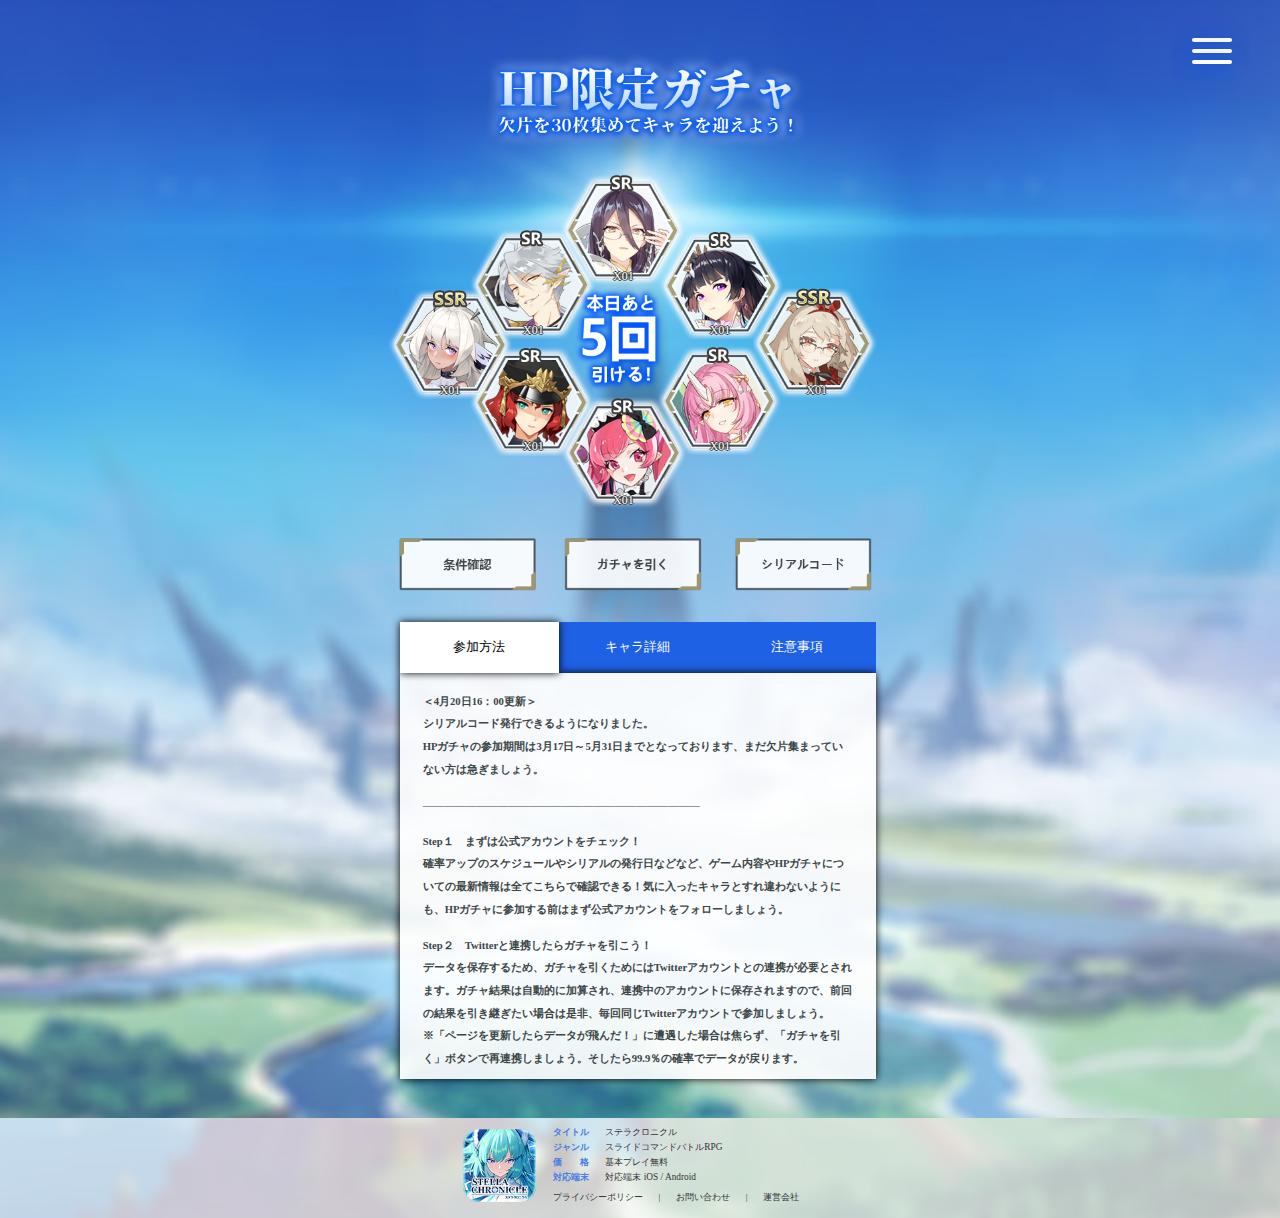
==== commit 38a5e821: "modify" ====
--- a/card.html
+++ b/card.html
@@ -1,36 +1,41 @@
 <!DOCTYPE html>
 <html>
+
 <head>
-	<meta charset="utf-8">
-	<meta content="width=device-width, initial-scale=1.0, maximum-scale=1.0, user-scalable=0" name="viewport">
-     <link href="css/swiper.min.css" rel="stylesheet">
-     <link href="css/pre_main.css" rel="stylesheet" type="text/css">
-     <title>手机端card</title>
-	<meta name="keywords" content="" />
-	<meta name="description" content="" />
-    <link href="images/icon.png" rel="shortcut icon"/>
+    <meta charset="utf-8">
+    <meta http-equiv="X-UA-Compatible" content="IE=edge">
+    <meta name="viewport" content="width=device-width, initial-scale=1">
+    <link href="css/swiper.min.css" rel="stylesheet">
+    <link href="css/animate.css" rel="stylesheet">
+    <link href="css/index.css" rel="stylesheet">
+    <link href="css/register.css" rel="stylesheet">
+    <title>card</title>
+    <meta name="keywords" content="" />
+    <meta name="description" content="" />
+    <link href="images/icon.png" rel="shortcut icon" />
 </head>
+
 <body>
     <div class="wraper">
-         <!--抽卡页主题内容-->
+        <!--抽卡页主题内容-->
         <div class="card_main">
             <div class="card_title"><img src="images/card_title.png"></div>
             <div class="card_center">
                 <div class="card_p">
-                <div class="card_icon_01 card_icon">X01</div>
-                <div class="card_icon_02 card_icon">X01</div>
-                <div class="card_icon_03 card_icon">X01</div>
-                <div class="card_icon_04 card_icon">X01</div>
-                <div class="card_icon_05 card_icon">X01</div>
-                <div class="card_icon_06 card_icon">X01</div>
-                <div class="card_icon_07 card_icon">X01</div>
-                <div class="card_icon_08 card_icon">X01</div>
-                <div class="card_icon_center "></div>
+                    <div class="card_icon_01 card_icon">X01</div>
+                    <div class="card_icon_02 card_icon">X01</div>
+                    <div class="card_icon_03 card_icon">X01</div>
+                    <div class="card_icon_04 card_icon">X01</div>
+                    <div class="card_icon_05 card_icon">X01</div>
+                    <div class="card_icon_06 card_icon">X01</div>
+                    <div class="card_icon_07 card_icon">X01</div>
+                    <div class="card_icon_08 card_icon">X01</div>
+                    <div class="card_icon_center "></div>
                 </div>
             </div>
-            <div class="card_btn"> 
+            <div class="card_btn">
                 <a href="javascript:void(0)" class="btn_confirm"><img src="images/card_btn_01.png"></a>
-                <a href="#" ><img src="images/card_btn_02.png"></a>
+                <a href="#"><img src="images/card_btn_02.png"></a>
                 <a href="javascript:void(0)" class="btn_tc"><img src="images/card_btn_03.png"></a>
             </div>
             <div class="card_tab">
@@ -41,54 +46,61 @@
                 </ul>
                 <div class="card_tab_content">
                     <div class="card_tab_one  card_tab_note z_k">
-                        <p>＜4月20日16：00更新＞<br/>シリアルコード発行できるようになりました。<br/>HPガチャの参加期間は3月17日～5月31日までとなっております、まだ欠片集まっていない方は急ぎましょう。</p>
+                        <p>＜4月20日16：00更新＞<br />シリアルコード発行できるようになりました。<br />HPガチャの参加期間は3月17日～5月31日までとなっております、まだ欠片集まっていない方は急ぎましょう。
+                        </p>
                         <p>——————————————————————————</p>
-                        <p>Step１　まずは公式アカウントをチェック！<br/>確率アップのスケジュールやシリアルの発行日などなど、ゲーム内容やHPガチャについての最新情報は全てこちらで確認できる！気に入ったキャラとすれ違わないようにも、HPガチャに参加する前はまず公式アカウントをフォローしましょう。</p>
-                        <p>Step２　Twitterと連携したらガチャを引こう！<br/>
-                    データを保存するため、ガチャを引くためにはTwitterアカウントとの連携が必要とされます。ガチャ結果は自動的に加算され、連携中のアカウントに保存されますので、前回の結果を引き継ぎたい場合は是非、毎回同じTwitterアカウントで参加しましょう。<br/>
-                    ※「ページを更新したらデータが飛んだ！」に遭遇した場合は焦らず、「ガチャを引く」ボタンで再連携しましょう。そしたら99.9％の確率でデータが戻ります。</p>
-                        <p>Step３　欠片30枚集めてキャラを迎えよう！<br/>
-                        同じキャラの欠片を30枚集めると該当キャラの「シリアルコード」の発行が可能になります。発行されたシリアルコードをゲーム内で入力すると、「ユニットカケラ×60」がもらえます。<br/>
-                        ※「ユニットカケラ×60」はユニットもらえるついでに、そのユニットをLv.4まで育成可能になります。<br/>
-                        ※シリアルコードの発行期間及び使用期限は公式Twitterで確認しましょう。<br/>
+                        <p>Step１　まずは公式アカウントをチェック！<br />確率アップのスケジュールやシリアルの発行日などなど、ゲーム内容やHPガチャについての最新情報は全てこちらで確認できる！気に入ったキャラとすれ違わないようにも、HPガチャに参加する前はまず公式アカウントをフォローしましょう。
+                        </p>
+                        <p>Step２　Twitterと連携したらガチャを引こう！<br />
+                            データを保存するため、ガチャを引くためにはTwitterアカウントとの連携が必要とされます。ガチャ結果は自動的に加算され、連携中のアカウントに保存されますので、前回の結果を引き継ぎたい場合は是非、毎回同じTwitterアカウントで参加しましょう。<br />
+                            ※「ページを更新したらデータが飛んだ！」に遭遇した場合は焦らず、「ガチャを引く」ボタンで再連携しましょう。そしたら99.9％の確率でデータが戻ります。</p>
+                        <p>Step３　欠片30枚集めてキャラを迎えよう！<br />
+                            同じキャラの欠片を30枚集めると該当キャラの「シリアルコード」の発行が可能になります。発行されたシリアルコードをゲーム内で入力すると、「ユニットカケラ×60」がもらえます。<br />
+                            ※「ユニットカケラ×60」はユニットもらえるついでに、そのユニットをLv.4まで育成可能になります。<br />
+                            ※シリアルコードの発行期間及び使用期限は公式Twitterで確認しましょう。<br />
                         </p>
                     </div>
                     <div class="card_tab_one">
                         <div class="swiper-container card_container">
                             <div class="swiper-wrapper">
-                              <div class="swiper-slide card_swiper01">
-                                <P>即便吟诵者并非站在战场的前线，卡尔也坚信，只有在他优雅的吟唱下，的前线，卡尔也坚信，只有在他优雅的吟唱下，的前线，<br/>卡尔也坚信，只有在他优雅的吟唱下，</P>
-                              </div>
-                              <div class="swiper-slide card_swiper02">
-                                <P>即便吟诵者并非站在战场的前线，卡尔也坚信，只有在他优雅的吟唱下，的前线，卡尔也坚信，只有在他优雅的吟唱下，的前线，<br/>卡尔也坚信，只有在他优雅的吟唱下，</P>
-                               </div>
-                              <div class="swiper-slide card_swiper03" >
-                                <P>即便吟诵者并非站在战场的前线，卡尔也坚信，只有在他优雅的吟唱下，的前线，卡尔也坚信，只有在他优雅的吟唱下，的前线，<br/>卡尔也坚信，只有在他优雅的吟唱下，</P>
-                              </div>
+                                <div class="swiper-slide card_swiper01">
+                                    <P>即便吟诵者并非站在战场的前线，卡尔也坚信，只有在他优雅的吟唱下，的前线，卡尔也坚信，只有在他优雅的吟唱下，的前线，<br />卡尔也坚信，只有在他优雅的吟唱下，
+                                    </P>
+                                </div>
+                                <div class="swiper-slide card_swiper02">
+                                    <P>即便吟诵者并非站在战场的前线，卡尔也坚信，只有在他优雅的吟唱下，的前线，卡尔也坚信，只有在他优雅的吟唱下，的前线，<br />卡尔也坚信，只有在他优雅的吟唱下，
+                                    </P>
+                                </div>
+                                <div class="swiper-slide card_swiper03">
+                                    <P>即便吟诵者并非站在战场的前线，卡尔也坚信，只有在他优雅的吟唱下，的前线，卡尔也坚信，只有在他优雅的吟唱下，的前线，<br />卡尔也坚信，只有在他优雅的吟唱下，
+                                    </P>
+                                </div>
                             </div>
                             <!-- Add Arrows -->
                             <div class="swiper-button-next"></div>
                             <div class="swiper-button-prev"></div>
-                         </div>
+                        </div>
                     </div>
                     <div class="card_tab_one  card_tab_note">
-                        <p>＜4月20日16：00更新＞<br/>シリアルコード発行できるようになりました。<br/>HPガチャの参加期間は3月17日～5月31日までとなっております、まだ欠片集まっていない方は急ぎましょう。</p>
+                        <p>＜4月20日16：00更新＞<br />シリアルコード発行できるようになりました。<br />HPガチャの参加期間は3月17日～5月31日までとなっております、まだ欠片集まっていない方は急ぎましょう。
+                        </p>
                         <p>——————————————————————————</p>
-                        <p>Step１　まずは公式アカウントをチェック！<br/>確率アップのスケジュールやシリアルの発行日などなど、ゲーム内容やHPガチャについての最新情報は全てこちらで確認できる！気に入ったキャラとすれ違わないようにも、HPガチャに参加する前はまず公式アカウントをフォローしましょう。</p>
-                        <p>Step２　Twitterと連携したらガチャを引こう！<br/>
-                    データを保存するため、ガチャを引くためにはTwitterアカウントとの連携が必要とされます。ガチャ結果は自動的に加算され、連携中のアカウントに保存されますので、前回の結果を引き継ぎたい場合は是非、毎回同じTwitterアカウントで参加しましょう。<br/>
-                    ※「ページを更新したらデータが飛んだ！」に遭遇した場合は焦らず、「ガチャを引く」ボタンで再連携しましょう。そしたら99.9％の確率でデータが戻ります。</p>
-                        <p>Step３　欠片30枚集めてキャラを迎えよう！<br/>
-                        同じキャラの欠片を30枚集めると該当キャラの「シリアルコード」の発行が可能になります。発行されたシリアルコードをゲーム内で入力すると、「ユニットカケラ×60」がもらえます。<br/>
-                        ※「ユニットカケラ×60」はユニットもらえるついでに、そのユニットをLv.4まで育成可能になります。<br/>
-                        ※シリアルコードの発行期間及び使用期限は公式Twitterで確認しましょう。<br/>
+                        <p>Step１　まずは公式アカウントをチェック！<br />確率アップのスケジュールやシリアルの発行日などなど、ゲーム内容やHPガチャについての最新情報は全てこちらで確認できる！気に入ったキャラとすれ違わないようにも、HPガチャに参加する前はまず公式アカウントをフォローしましょう。
+                        </p>
+                        <p>Step２　Twitterと連携したらガチャを引こう！<br />
+                            データを保存するため、ガチャを引くためにはTwitterアカウントとの連携が必要とされます。ガチャ結果は自動的に加算され、連携中のアカウントに保存されますので、前回の結果を引き継ぎたい場合は是非、毎回同じTwitterアカウントで参加しましょう。<br />
+                            ※「ページを更新したらデータが飛んだ！」に遭遇した場合は焦らず、「ガチャを引く」ボタンで再連携しましょう。そしたら99.9％の確率でデータが戻ります。</p>
+                        <p>Step３　欠片30枚集めてキャラを迎えよう！<br />
+                            同じキャラの欠片を30枚集めると該当キャラの「シリアルコード」の発行が可能になります。発行されたシリアルコードをゲーム内で入力すると、「ユニットカケラ×60」がもらえます。<br />
+                            ※「ユニットカケラ×60」はユニットもらえるついでに、そのユニットをLv.4まで育成可能になります。<br />
+                            ※シリアルコードの発行期間及び使用期限は公式Twitterで確認しましょう。<br />
                         </p>
                     </div>
                 </div>
             </div>
         </div>
     </div>
-	<!--底部内容-->
+    <!--底部内容-->
     <div class="fixed_bottom_card  valign">
         <div class="footer_main">
             <div class="footer_left">
@@ -102,14 +114,62 @@
                     <p><span class="blue">対応端末</span><span>対応端末 iOS / Android</span></p>
                 </div>
                 <div class="text2">
-                    <p><a href="policy.html">プライバシーポリシー</a></p><p>|</p>
-                    <p class="kefu_icon hand">お問い合わせ</p><p>|</p>
+                    <p><a href="policy.html">プライバシーポリシー</a></p>
+                    <p>|</p>
+                    <p class="kefu_icon hand">お問い合わせ</p>
+                    <p>|</p>
                     <p><a href="http://efun.com/jp" target="_blank">運営会社</a></p>
                 </div>
             </div>
         </div>
     </div>
-     <!-- 点击お問い合わせ弹出对应盒子 -->
+    <!--菜单-->
+    <div class="menu_button">
+        <div class="bar"></div>
+        <div class="bar"></div>
+        <div class="bar"></div>
+    </div>
+    <!--链接-->
+    <div class="nav_link">
+        <ul>
+            <li class="active link_index01"><a href="index.html?noloading=1#slide01"><img src="images/navs_01.png"></a></li>
+            <li class="link_index02"><a href="index.html?noloading=1#slide02"><img src="images/navs_02.png"></a></li>
+            <li class="link_index03"><a href="index.html?noloading=1#slide03"><img src="images/navs_03.png"></a></li>
+            <li class="link_index04"><a href="index.html?noloading=1#slide04"><img src="images/navs_04.png"></a></li>
+            <li class="link_index05"><a href="index.html?noloading=1#slide05"><img src="images/navs_05.png"></a></li>
+            <li class="link_index06"><a href="index.html?noloading=1#slide06"><img src="images/navs_06.png"></a></li>
+            <li class="link_index07"><a href="index.html?noloading=1#slide07"><img src="images/navs_07.png"></a></li>
+        </ul>
+        <p class="navs_close"><img src="images/close.png"></p>
+    </div>
+    <!--点击シリアルコード弹出对话框-->
+    <div class="tip_box">
+        <div class="title  valign-between">
+            <p></p>
+            <div class="closed"><img src="images/close.png" alt=""></div>
+        </div>
+        <div class="tip_box_content">
+            <div class="tip_m">角色名のシリアルコードを発行しますか？</div>
+            <div class="tip_notice">【ご注意】<br />※アカウント毎に獲得出来るキャラは1体のみとなります。</div>
+            <div class="tip_btn"><a href="#">ツイート</a><a href="#">戻る</a></div>
+
+        </div>
+    </div>
+    <!--点击条件确认弹出对话框-->
+    <div class="account_box">
+        <div class="title  valign-between">
+            <p></p>
+            <div class="closed"><img src="images/close.png" alt=""></div>
+        </div>
+        <div class="account_box_content">
+            <div class="tip_m"><span class="account_title">アカウント</span><span class="account_name">显示的账号名+@XXX</span>
+            </div>
+            <div class="tip_btn"><a href="#"> 公式Twitter@StellaChronicle</a><a href="#">フォロー</a></div>
+            <div class="tip_btn1"><a href="#">連携を解除</a></div>
+
+        </div>
+    </div>
+    <!-- 点击お問い合わせ弹出对应盒子 -->
     <div class="kefu_box">
         <div class="title bb valign-between">
             <p></p>
@@ -120,57 +180,12 @@
             <p class="pb">サポート：<a href="mailto:illusion@efunjp.com" target="_blank">illusion@efunjp.com</a></p>
         </div>
     </div>
-    <!--菜单-->
-    <div class="menu_button">
-        <div class="bar"></div>
-        <div class="bar"></div>
-        <div class="bar"></div>
-     </div>
-    <div class="nav_box">            
-        <div class="nav_btn">
-            <div class="link04"><a href="#"><img src="images/phone_nav_01.png"></a></div>
-            <div><a href="news.html"><img src="images/phone_nav_02.png"></a></div>
-            <div><a href="world.html"><img src="images/phone_nav_03.png"></a></div>
-            <div><a href="system.html"><img src="images/phone_nav_04.png"></a></div>
-            <div><a href="special.html"><img src="images/phone_nav_05.png"></a></div>
-            <div><a href="special.html"><img src="images/phone_nav_06.png"></a></div>
-            <div><a href="special.html"><img src="images/phone_nav_07.png"></a></div>
-            <div class="nav_icon">
-                <a href="#"><img src="images/phone_twitter.png"></a>
-                <a href="#"><img src="images/phone_ytb.png"></a>
-                <a href="#"><img src="images/phone_line.png"></a>
-            </div>
-            <div class="navs_close"><img src="images/close.png"></div>
-        </div>
-	</div>
-     <!--点击シリアルコード弹出对话框-->
-    <div class="tip_box">
-      <div class="title  valign-between">
-        <p></p>
-        <div class="closed"><img src="images/close.png" alt=""></div>
-      </div>
-      <div class="tip_box_content">
-        <div class="tip_m">角色名のシリアルコードを発行しますか？</div>
-        <div class="tip_notice">【ご注意】<br/>※アカウント毎に獲得出来るキャラは1体のみとなります。</div>
-         <div class="tip_btn"><a href="#">ツイート</a><a href="#">戻る</a></div>
-        
-      </div>
-    </div>
-     <!--点击条件确认弹出对话框-->
-    <div class="account_box">
-        <div class="title  valign-between">
-        <p></p>
-        <div class="closed"><img src="images/close.png" alt=""></div>
-        </div>
-        <div class="account_box_content">
-            <div class="tip_m"><span class="account_title">アカウント</span><span class="account_name">显示的账号名+@XXX</span></div>
-         <div class="tip_btn"><a href="#"> 公式Twitter@StellaChronicle</a><a href="#">フォロー</a></div>
-         <div class="tip_btn1"><a href="#">連携を解除</a></div>
-        
-        </div>
-    </div>
-	<script src="js/jquery-3.4.1.min.js"></script>
-     <script src="js/swiper.min.js"></script>
-    <script type="text/javascript" src="js/pre_index.js"></script>
+    <script src="js/jquery-3.4.1.min.js"></script>
+    <script src="js/swiper.min.js"></script>
+    <script src="js/common.js"></script>
+    <script>
+
+    </script>
 </body>
+
 </html>--- a/css/index.css
+++ b/css/index.css
@@ -0,0 +1,298 @@
+/* 通用*/
+*{margin:0;padding:0;box-sizing: border-box; }
+*{word-wrap: break-word;-webkit-hyphens: auto;-moz-hyphens: auto;-ms-hyphens: auto; hyphens: auto;}/*英文过长换行并添加连接符*/
+html {-webkit-text-size-adjust: 100%;-ms-text-size-adjust: 100%; text-size-adjust: 100%;font-size:80px;} /*避免字体大小被重置*/
+a{text-decoration: none;outline:none;}
+a:hover,a:active,a:focus{ background:none;text-decoration: none;}
+p,dt,ul,dl{margin:0; list-style:none;} 
+label{ font-weight:normal}
+table{border-collapse:collapse;border-spacing:0;table-layout:fixed; }
+img{border:0;vertical-align: middle;display: block;}
+input,button{outline: none;-webkit-appearance: none;appearance: none;cursor: pointer;}
+input,textarea,select{outline: none;border:0;background-color:transparent;resize: none;}
+input[type=number]::-webkit-inner-spin-button,
+input[type=number]::-webkit-outer-spin-button{-webkit-appearance: none; appearance: none; margin: 0;}
+input[type="checkbox"],input[type="radio"]{width: 0.13rem;height: 0.13rem;line-height: 0.13rem;margin-right: 0.02rem; vertical-align:-0.02rem;}
+html,body{ -webkit-tap-highlight-color: transparent;width:100%;height:100%;}/*去除apple设备点击底色*/
+*{font-family:'微软雅黑';}
+body{ background:url(../images/bg2.jpg) no-repeat center center #fff;background-size: cover;color:#333; line-height:1.6;margin:0 auto;}
+a{color:#333; }
+a:hover,a:active,a:focus{color:#333; }
+/*清除浮动*/
+.clearfix:before,.clearfix:after{content: " ";display: table;}
+.clearfix:after{clear: both;}
+/*常用*/
+.relative{position: relative;}
+.ellipsis{overflow: hidden;text-overflow: ellipsis;white-space: nowrap;} /*一行超出省略*/
+.towLine{display: -webkit-box;-webkit-box-orient: vertical;-webkit-line-clamp:2;overflow: hidden;}/*超出两行省略*/
+.touchscroll{-webkit-overflow-scrolling: touch;} /*弹性滚动*/
+.preLine{ white-space: pre-line;} /*换行符换行*/
+.hand{cursor: pointer;}
+.valign{display: flex;align-items: center;}
+.valign-top{display: flex;align-items: flex-start;}
+.valign-center{display: flex;align-items: center;justify-content: center;}
+.valign-between{display: flex;align-items: center;justify-content: space-between;}
+.column{flex-direction: column;}
+.swiper-button-next, .swiper-button-prev{width: 0.53rem;height: 0.8rem;background: no-repeat center center;background-size: contain;}
+.swiper-button-prev{background-image: url(../images/left_btn.png);left: 0rem;}
+.swiper-button-next{background-image: url(../images/right_btn.png);right: 0rem;}
+.swiper-button-next:after, .swiper-button-prev:after{display: none;}
+.closed img{cursor: pointer;transition: all 0.3s;}
+.closed img:hover{transform:rotate(90deg);}
+a.info{transition: all 0.3s; font-size:0;width: 2.17rem;height: 0.66rem;display:block;background:url(../images/detail.png) no-repeat center center;background-size: contain;}
+a.info:hover{background-image:url(../images/detail_h.png);}
+a.back{transition: all 0.3s;font-size:0;width: 2.25rem;height: 0.74rem;display:block;background:url(../images/back.png) no-repeat center center;background-size: contain;}
+a.back:hover{background-image:url(../images/back_h.png);}
+::-webkit-scrollbar {width: 4px;}
+::-webkit-scrollbar-track {background-color:#cacaca;width:8px;}
+::-webkit-scrollbar-thumb {background: #2a6bec;width:7px;}
+.line_follow .line{transition: left 0.3s;}
+.shadow{    text-shadow: 0 0 0.05rem #0d5aed, 0 0 0.1rem #0d5aed, 0 0 0.15rem #0d5aed, 0 0 0.2rem #0d5aed, 0 0 0.35rem #0d5aed, 0 0 0.4rem #0d5aed, 0 0 0.5rem #0d5aed, 0 0 0.75rem #0d5aed;
+font-size: 0.22rem;color: #fff;}
+/* 首页主体*/
+.swiper-fullscreen{width: 100%;height: 100%;}
+.swiper-fullscreen >.swiper-wrapper>.swiper-slide{background-repeat:no-repeat;background-position: center center; background-size: cover;}
+.swiper-fullscreen .slide1{background-image: url(../images/bg1.jpg)}
+.swiper-fullbg{width:100%;height:100%;z-index:0}
+.swiper-fullbg img{width:100%;height:100%;object-fit: cover;}
+/* 第一屏*/
+.slide1 .logo{position: absolute;top:50%;left:50%;z-index:1;transform:translate(-50%,-50%);}
+.logo img{width:6.44rem; height:4.12rem;}
+/* 第二屏*/
+.banner_top {position:absolute;left:1.9rem; top:0.8rem;}
+.banner_top img{width:13.3rem; height: 1.5rem;}
+.news_list{position: absolute;top:2.5rem;left:1.9rem;right:4rem;bottom:1.3rem;}
+.news_list .item{width:4.22rem;float: left;height:calc(50vh - 4.9rem/2);display:flex;flex-direction:column;justify-content:space-around;
+background:url(../images/note_bg.jpg) center center no-repeat;background-size:100% 100%;padding:0rem 0.2rem;margin-bottom:0.2rem;}
+.news_list .item:hover{-moz-box-shadow:-0.02rem 0 0.2rem #0030CF; -webkit-box-shadow:-0.02rem 0 0.2rem #0030CF; box-shadow:-0.02rem 0 0.2rem #0030CF;}
+.news_list .item .note{ display:flex;justify-content:space-between;flex-wrap:nowrap;color:rgba(28,96,236);}
+.news_list .item .note .title{font-size:0.3rem;font-weight:600;}
+.news_list .item .note .data{margin-top:0.1rem;font-size:0.2rem;}
+.news_list .item .content p{font-size:0.2rem;color:#000;}
+.news_list .item .more_main{    display: flex; align-items: center;justify-content: space-between;}
+.news_list .item p.more{width:1.23rem; height:0.31rem;background:rgba(28,96,236);font-size:0.18rem;color:#fff; text-align:center;}
+.news_list .item a{display: block;width:4.45rem;max-width: 100%;position: relative;font-size:0.24rem;color:rgba(73,0,0,1);}
+.news_list .t1 { margin-right:0.32rem;}
+.news_list .t2 {margin-right:0.32em;}
+/*.news_list .item .img{height:2.2rem;padding:0.22rem;background:rgba(255,255,255,0.2);position: relative;}
+.news_list .item .img img{width:100%;height:100%;object-fit: cover;}*/
+.news_pages{width:3.8rem;position: absolute;left:36%;bottom:0.2rem;height:0.6rem;display: flex;align-items: center; }
+.news_pages a.num{color:#fff;font-size:0.2rem;margin:0 0.15rem;font-weight: bold; height:0.6rem;width:0.29rem;text-align:center; margin-top:0.3rem;}
+.news_pages img{display: block;width:0.43rem;}
+.news_pages a.active{background:url(../images/arrow.png) 0rem 0.33rem no-repeat;background-size:0.29rem auto ;}
+/* 第三屏*/
+.slide3_img{position: absolute; left:2.38rem;width:13.04rem;height:calc(100vh - 1.3rem); display:flex;background:url(../images/swiper3_img.png) center center no-repeat;background-size:contain; }
+/* 第四屏*/
+/* 人物角色*/
+.world_list{position: absolute;top:0.6rem;left:3.3rem;right:5rem;bottom:1.9rem;}
+.world_list .item{width: 20%;float: left;position: relative;height:100%;}
+.world_list .item a{display: block;width: 100%;height:100%;font-size:0.18rem;color:#fff;}
+.world_list .item .img{width:100%;height:100%;padding:0rem 0.08rem 0rem 0.08rem;position: relative;}
+.world_list .item .img img{width:100%;height:100%;object-fit:contain;}
+.world_list .note .name{font-size:0.36rem;}
+.world_list .note{text-align:center;display: none; height:0.96rem; position: absolute;bottom:0%; left:0.3rem;}
+.world_list .item a:hover .note{display:flex;}
+.world_list .item a:hover{height:100%;}
+.world_list .item a:hover .img{height:100%;transform:scale(1.15);
+	-webkit-transform:scale(1.15);  /*兼容-webkit-引擎浏览器*/
+	-moz-transform:scale(1.15);     /*兼容-moz-引擎浏览器*/}
+.world_list .item *{transition: all 0.3s;}
+
+/* 详细信息*/
+.mainShow{width:calc(100vw - 3.6rem);height:calc(100vh - 1.3rem);  overflow:hidden; position:relative;}
+.sex_ico{z-index:111111111;width:0.93rem; position:absolute; top:1.7rem; left:9rem;}
+.ico_main{ position:relative;}
+.man_ico{position:absolute;top:0rem;}
+.woman_ico{position:absolute;top:0.46rem;}
+.sex_ico img.active{border:1px solid #f00; z-index:2;}
+.sex_ico img{width:0.93rem; height:0.88rem;}
+.role_content{z-index: 1;height:calc(100vh - 1.3rem); }
+.sub_left{ width:65%;height:100%;background:url(../images/player_left_bg.png) center center no-repeat;background-size:cover;}
+.sub_left .sub_left_img img{width:100%;height:100%;object-fit:cover;}
+.sub_right{display: flex;justify-content: space-between;flex-direction:column;width:40%; position:absolute; left:55%; top:0rem; z-index:2;}
+.sub_right .role_note{display:flex; justify-content:space-between; flex-wrap:nowrap;}
+.role_note .voice img{width:0.53rem; height:0.42rem; margin-top:0.47rem;}
+.role_note .ico img{width:3.25rem; height:1.33rem;}
+.role_note .name{ width:3.4rem;line-height: .6rem;text-align:right; color:#fff; margin-top:0.4rem;}
+.sub_left div {display:none;}
+.small_box{position:relative; height:2rem;}
+/*.sub_right .small_box{display: flex;justify-content: space-between;}*/
+.small_box .box_item1 {position:absolute; left:1.4rem; top:0;}
+.small_box .box_item2 {position:absolute; left:2.8rem; top:0;}
+.small_box .box_item3 {position:absolute; left:4.2rem; top:0;}
+.small_box div.active{ z-index:111;}
+.small_box div img{width:1.93rem; height:1.68rem;}
+.role_video{width:6.55rem; height:3.68rem;position: relative;   padding-top:1.1rem; background:url(../images/player_video_bg.png) no-repeat center center;background-size: 100% 100%;}
+
+.role_fan img{width:0.5rem; height:0.5rem;float:right; margin-right:0.5rem;}
+.game_roles_woman .swiper-button-prev,.game_roles .swiper-button-prev{left:7%; }
+.game_roles_woman .swiper-button-next,.game_roles .swiper-button-next{right:0%;}
+/* 第五屏*/
+.chara_main{position: absolute;top:0rem;left:1.8rem;right:3.8rem;bottom:1.3rem;}
+.chara_content .top { height:100%; display: flex; align-items: stretch;}
+.chara_left{width:55%;height:100%;} 
+.chara_role{background:url(../images/chara_left_bg.png) no-repeat center center ;background-size: auto 100%;}
+.chara_content .chara_left  img {width:6.71rem; height:7.99rem; margin-left:0.6rem;}
+.chara_right{width:47%; height:100%; padding-top:0.4rem; padding-right:3%;}
+.chara_right .tag { text-align: center; margin-top:0.75rem; display: inline-block; /* margin-right: 0.1rem; */}
+.chara_right  .cv { display: flex; margin-bottom:0.1rem;}
+/*.cv img{    object-fit: cover;width: 100%;height: 100%;display: block;}*/
+.cv img{width:2.51rem; height:1.34rem;}
+.chara_right .voice{ margin-top:0.1rem;margin-bottom:0.1rem; margin-left:0.4rem;}
+.chara_right .title img{width:5.13rem; height:1.1rem; }
+.chara_right .voice img{width:1.27rem; height:0.91rem;float:left; margin-right:0.05rem;}
+.chara_right .desc{margin-left:0.2rem; margin-top:0.4rem;}
+.chara_right .desc p{margin-bottom:0.4rem;}
+.chara_main .swiper-button-prev,.system_main .swiper-button-prev{left:0%; }
+.chara_main .swiper-button-next,.system_main .swiper-button-next{right:0%;}
+.chara_right p{ text-shadow: 0 0 0.05rem #0d5aed,0 0 0.1rem #0d5aed,0 0 0.15rem #0d5aed,0 0 0.2rem #0d5aed,0 0 0.35rem #0d5aed,0 0 0.4rem #0d5aed,0 0 0.5rem #0d5aed,0 0 0.75rem #0d5aed; font-size: 0.2rem; color:#fff;}
+/* 第六屏*/
+
+.system_main{position: absolute;top:0rem;left:2.1rem;right:4.2rem;bottom:1.3rem;}
+.system_main .swiper-wrapper{margin-left:0.5rem;margin-right:0.5rem;}
+.system_main img{width:11.92rem; height:8.43rem;}
+.system_img_bg{   width: 100%;height: calc(100vh - 1.4rem); display: flex; background: url(../images/system_img_bg.png) center center no-repeat;background-size:contain; position:relative;}
+.system_note_right{ position:absolute; left:48%; top:15%;}
+.system_note_right p{margin-bottom:0.2rem; line-height:0.34rem;}
+.system_note_left{ position:absolute; right:48%; bottom:15%; text-align:right;}	
+/* 第七屏*/
+	 /*第七屏3d轮播*/
+.slide7_main{height:calc(100vh - 1.3rem);flex-shrink: 0;position: relative;width:calc(100vw - 3.62rem);}
+.slide7 .swiper-button-prev{left: 3rem;}
+.slide7 .swiper-button-next{right: 3rem;}
+.slide7 .content{ margin-bottom:0.8rem; margin-left:15%;}
+.box3 .img1{position: relative; background: #fff;overflow: hidden;box-shadow: 0 0 10px rgba(0,0,0,0.5);}
+.box3 .img1 img{width:100%;height:100%;object-fit: cover;opacity: 0.3;}
+
+.slide7 .content .img{width:12.6rem; height:4.36rem;position: relative;   padding-top:1.1rem; background:url(../images/page07_bg.png) no-repeat center center;background-size: 100% 100%;}
+.slide7 .content .img .abs{transform:translateY(100%);width:100%; text-align:center;background:rgba(28,96,236,0.7);bottom:0;left:0; position: absolute;color:#fff;font-size: 0.20rem;padding: 0.1rem 0.20rem;transition: transform 0.3s;transform:translateY(0);}
+.slide7 .content .img .abs h2{font-size: 0.2rem;}	
+.slide7 .content .img .abs p{line-height: 1.25;}
+.slide7 .content  .swiper-slide-active{background:url(../images/speclial_pic_01.png) center center no-repeat;background-size:cover;}
+.box3  .img1:after{content:'';position: absolute;top:0;left:0rem;bottom:0rem;right:0rem;background:url(../images/play.png) center center no-repeat;background-size:0.87rem auto;transition: all 0.3s;}
+.box3 .swiper-container {width: 6.4rem;padding-top:  .5rem;padding-bottom:  .5rem;margin:0 auto;}
+.box3 .swiper-slide { background-image:url(../images/speclial_pic_01.png);background-position: center;background-size: cover;
+  width:4.2rem;height: 2.37rem;/*cursor:e-resize*/ margin:.5rem 0;}
+
+.box3 .swiper-slide-active{transform: scale(1.2,1.2);z-index:10}
+.box3 .swiper-slide-active img{opacity: 1;}
+
+/* 第七屏幕底部角码 */
+.text1 p{font-size:0.17rem; color:#333334;}
+.text1 span.blue{color:rgba(75,125,228); font-weight:bold; margin-right:0.25rem;}
+.bottom_bg{ width:100%;background:url(../images/special_footer_bg.png) no-repeat center center ;background-size: auto 100%;height: 2.8rem;font-size: 0.14rem;color:#fff; padding:0.5rem 0;}
+.main_bottom{width:6.5rem; margin:0 auto; position:relative;}
+.bottom_top{position:absolute; top:0.3rem;right:0rem;}
+.bottom_bg .text2{width:3.7rem;line-height: 0.40rem; position:absolute;right:-0.9rem; top:1.8rem; display:flex; justify-content:space-around; align-items:center;}
+.bottom_bg .text2 p{color:#fff; text-shadow: 0.05rem 0.05rem 0.05rem #000;}
+.bottom_bg .text2 p a{color:#fff;}
+.text_left{width:10rem; }
+.text_left h4.right{font-size:0.3rem;width:5rem; text-align:right;}
+.text_left h4.left{font-size:0.3rem;width:5rem; text-align:left;}
+.text_left img{float:left;}
+.text_left p{float:left;font-size:0.24rem;width:5rem;}
+/* 首页固定最底部页脚*/
+.fixed_bottom{position: fixed;bottom:0;height: 1.3rem;left:0;width:100%;z-index:10;padding:0 0.40rem; background:rgba(255,255,255,0.7);}
+.fixed_bottom .download{position: absolute;width:7.8em;left:50%; margin-left:-3.9rem;bottom:0.15rem; display: flex; justify-content:space-between; }
+.bottom_img{position:absolute; bottom:0.3rem;right:3.3rem;}
+.bottom_img img{width:1.33rem; height:1.28rem;}
+.login_before{position:fixed; bottom:0.17rem; z-index:10;left:0.9rem;}
+.login_before img{width:3.58rem; height:0.99rem;}
+.fixed_bottom .bt_right{position: absolute;width:2rem; right:0.38rem; bottom:0.35rem; z-index: 10;}
+.fixed_bottom .bt_right a{display:block; float:left; margin-right: 0.2rem;}
+.fixed_bottom .bt_right a img{width:0.39rem; height:0.39rem;}
+.fixed_bottom .download .login_icon{background-image:url(../images/login_icon.png);}
+.fixed_bottom .download .login_icon:hover{background-image:url(../images/login_icon_h.png);}
+.fixed_bottom .download .active{background-image:url(../images/login_icon_h.png);}
+.fixed_bottom .download .ios{background-image:url(../images/ios.png);}
+.fixed_bottom .download .ios:hover{background-image:url(../images/ios_h.png);}
+.fixed_bottom .download .android{background-image:url(../images/android.png);}
+.fixed_bottom .download .android:hover{background-image:url(../images/android_h.png);}
+.fixed_bottom .download a{transition: background 0.3s;font-size:0;width: 2.24rem;height: 0.9rem; display: inline-block;background:no-repeat center center;background-size: contain;}
+/* 右侧导航固定 */
+.fixed_right{width: 3rem;position: fixed;top:0;right:0;height:calc(100vh - 1.3rem);z-index:10;display:flex;align-items:center;justify-content:space-between;}
+.nav{width:100%;height: 0.65rem;display: flex;align-items: center; justify-content: center;flex-shrink:0;}
+.fixed_right .swiper-pagination{position: static;display: flex; align-items: center; justify-content:space-between;flex-direction: column;width:100%;}
+.page_line{position: absolute;left:-0.02rem;top:0;height:1.32rem;width:0.04rem;background: #fff;transition:top 0.3s;}
+.navs .swiper-pagination-bullet {transition: background 0.3s; display:flex; align-items: center; justify-content: center;opacity: 1;width: 3.51rem;height:1rem;font-size: 0.20rem;text-align: center;color:#fff;background:none no-repeat center center;}
+.navs .swiper-pagination-bullet img{width: 3.51rem;height:1rem;}
+.navs .swiper-pagination-bullet-active {position: relative;overflow: hidden; background-size: contain;background-image:url(../images/nav_on.png);width:3.51rem;height:1rem;
+}
+.navs .swiper-pagination-bullet-active:after{
+  content:'';width:3.7rem;height:105%; display: block;top:0;right:0;
+  position: absolute;background:url(../images/nav_click.png) center center no-repeat ;background-size: 100% auto ;mix-blend-mode: screen;    
+}
+
+
+
+/* 点击事前登陆按钮弹出的box*/
+.twitter_box{transition: all 0.3s;position: fixed;top:0;left:0;max-width: 100%; background:rgba(0,0,0,0.75);height:100%;z-index:1111;color:#fff;
+  flex-direction: column;display: flex;justify-content: center;padding: 0.50rem;transform:translateY(100%)}
+.twitter_box.active{transform:translateX(0)}
+.twitter_box .swiper-pagination{position: absolute;bottom:1.2rem;}
+.twitter_box .swiper-pagination-bullet {background:none;width:0.6rem; text-align:center; font-size:0.24rem; font-weight:bolder;color:#fff;text-shadow: 0 0 0.05rem #0d5aed,0 0 0.1rem #0d5aed,
+	0 0 0.15rem #0d5aed,0 0 0.2rem #0d5aed,0 0 0.35rem #0d5aed,0 0 0.4rem #0d5aed,0 0 0.5rem #0d5aed,0 0 0.75rem #0d5aed;opacity:1;}
+.twitter_box .swiper-pagination-bullet-active {background:none;color:#edff89;text-shadow: 0 0 0.05rem #0d5aed,0 0 0.1rem #0d5aed,0 0 0.15rem #0d5aed,0 0 0.2rem #0d5aed,0 0 0.35rem #0d5aed,0 0 0.4rem #0d5aed,0 0 0.5rem #0d5aed,0 0 0.75rem #0d5aed;} 
+.swiper-slide-active .trd_text{display:block;}
+.trd_text h2{font-size: 0.2rem;font-weight: bolder; color:#0a56ed; }
+.login_yy  img{width:2.9rem; height: 2.7rem;}
+.trd_text{position:absolute;top:-1rem;left:-2rem;width:7.5rem;display: none;  height: 0.44rem; line-height: 0.44rem; text-align:center;  background: url(../images/pre_text_bg.png) no-repeat center center;background-size: 100% 100%;}
+.login_yy .swiper-button-next{top:3rem;}.login_yy .swiper-button-prev{top:3rem;}
+.login_yy {width: 90%; height: 100%; z-index: 11;}
+.login_yy   .swiper-slide { text-align: center;font-size: 18px;/* Center slide text vertically */ transition: 300ms;transform: scale(0.8); margin-top:1rem; }
+.login_yy .swiper-slide-active,.login_yy .swiper-slide-duplicate-active{ transform: scale(1); margin-top:1.2rem;}
+.login_yy .swiper-slide-active .trd_text{display:block;}
+/* 内容页面*/
+.news_content{position: absolute;top:1rem; left:3rem;right:3rem;bottom:1rem;}
+.news_content{display:flex;padding:0 3%;flex-direction: column;font-size:0.2rem;color:rgba(42,45,48,1);}
+.news_content .note{flex:1;padding:0.27rem 0.27rem 0.27rem 0.47rem;background:rgba(255,255,255,0.9);overflow-y: auto;}
+.news_content .biaoti{text-align: center;font-size:0.42rem;margin-bottom:0.48rem;}
+.news_content .title{padding-bottom:0.1rem; font-size:0.42rem;color:#1c60ec;font-weight: bold;border-bottom:0.04rem solid #1c60ec;margin-bottom:0.3rem;}
+.news_content .bottom{flex-shrink: 1;height:1.24rem;display: flex;align-items: center;justify-content: flex-end;padding:0 0.26rem;}
+.news_content .title span.data{float:right;font-size: 0.26rem; display:inline-block; margin-top: 0.2rem;}
+/* 首页中的第七屏幕弹出视频盒子*/
+.maskbg{background: rgba(0,0,0,0.8);position: absolute;width:100%;height:100%;left:0;top:0;}
+.video_box,.role_box{z-index:100;width: 100%;position: fixed;height:100%;left:0;top:0;display: none;}
+.video_box.active,.role_box.active{ display: block;}
+.video_box .content,.role_box .content{position: absolute;left:50%;top:50%;transform: translate(-50%,-50%);display: flex;align-items:flex-end;justify-content: center;
+  flex-direction: column;}
+.video_box .content .note img{display: block;max-width: 50vh;max-height: 80vh;margin: 0 auto;}
+.video_box .content .closed{padding-bottom:0.5rem;}
+.video_box .content .closed img{width:0.34rem;}
+.video_box .content .note p{font-size:0.3rem;color:#fff;padding:1rem;}
+.video_box iframe {width:6.8rem; height:4.8rem;}
+/* 首页中的点击登陆box */
+.login_box{width: 7rem;position: fixed;background:rgba(255,255,255,0.95);color:#fff;top:50%;left:50%;transform:translate(-50%,-50%);padding:0.2rem 0.20rem;opacity: 0;pointer-events: none; z-index:1000000000;}
+.login_box.active{opacity: 1;pointer-events: auto;}
+.login_box .l_text{padding:0 0.1rem;  border:0.02rem solid #2f6eee}
+.login_box .l_text p{text-align: left;font-size: 0.15rem;line-height:0.24rem; color:#1c60ec; font-weight:bold;}
+.l_input{width:4.4rem; height:0.4rem; font-size:0.15rem; border:0.02rem solid #2568ee;background:#fff; line-height:0.4rem; margin-left:1rem;}
+.l_input input{width:4.4rem; height:0.4rem; font-size:0.15rem; border:none; background:none;line-height:0.4rem; color:#d4d4d4;}
+.login_content{width:6.6rem; margin:0 auto;}
+.l_line{ border: 0.007rem solid rgba(255,255,255,0.8);}
+.l_tro{width:4.4rem; height:0.5rem; font-size:0.15rem;  text-align:left; line-height:0.5rem; margin-left:1rem; color: #f00; font-weight:bold;}
+.l_btn a{ display:block;width:1.16rem; height:0.8rem;margin-left:2.48rem; margin-bottom:0.2rem;}
+.l_btn img{width:1.4rem; height:0.8rem;  cursor:pointer;}
+/* 首页中点击最底部角码弹出客服盒子 */
+.kefu_box{transition: all 0.3s;z-index:10;width:6rem;position: fixed;background:rgba(255,2552,255,.9);color:#fff;top:50%;left:50%;transform:translate(-50%,-50%);padding:0 0.2rem 0.3rem 0.2rem;opacity: 0;pointer-events: none;}
+.kefu_box.active{opacity: 1;pointer-events: auto;}
+.kefu_box .note{text-align: center;font-size: 0.18rem;padding: 0.20rem; color:#1c60ec; border:2px solid #326fed; background:#fff;}
+.kefu_box .note a{color:#1c60ec;border-bottom: 0.01rem solid #fff;}
+.kefu_box .note .pb{padding: 0.50rem 0 0.20rem;}
+.kefu_box .title{height: 0.68rem;position: relative;}
+.kefu_box .closed  img,.twitter_box .closed  img{width:0.29rem;}
+
+/*loading页面进入*/
+#loading{z-index: 2;position: absolute;top:0;bottom: 0; left: 0; right: 0;}
+/*#bar{width: 0%;transition:  width 2s; height: 2px;background-color: #fff;}*/
+#video{display: none;position: absolute;left:0; top:0;width:100%; height:100%;background:#fff;object-fit:cover;}
+.navs .swiper-pagination-bullet{border-radius:0%;}
+
+.navs span.clickable {
+	
+    background-size: contain;
+    background-image: url(../images/nav_click.png) 10px 30px;
+    width: 3.51rem;
+    height: 1rem; z-index:1111;
+}
+
--- a/css/register.css
+++ b/css/register.css
@@ -0,0 +1,127 @@
+/*首页*/
+body{ background:url(../images/bg2.jpg) no-repeat center center #fff;background-size: cover;color:#333; line-height:1.6;margin:0 auto;}
+/*抽卡页主体中间内容*/
+.wraper{background: url(../images/bg2.jpg) no-repeat;background-size: cover; background-position: top center;overflow: hidden;background-attachment: fixed; padding-bottom: 0.58rem;}
+.card_main{width:8rem; margin:0 auto; position:relative; }
+.card_main .card_title{width:5.1rem; height:1.61rem; margin-bottom:0.2rem;margin-top:0.7rem; margin-left:1.53rem; }
+.card_main .card_title img{width:5.1rem; height:1.61rem;}
+.card_center{width:8rem; height:5.3rem; margin-bottom:0.2rem;}
+.card_p{width:8rem; height:5.3rem; position:relative}
+.card_icon{background-repeat:no-repeat;background-position: center center; background-size: contain;position:absolute; width: 1.9rem; height: 1.68rem; font-size:0.18rem; text-align:center; padding-top:1.4rem;  -moz-text-shadow:#393939 0.02rem 0 0,#393939 0 0.02rem 0,#393939 -0.02rem 0 0,#393939 0 -0.02rem 0;
+text-shadow:#393939 0.02rem 0 0,#393939 0 0.02rem 0,#393939 -0.02rem 0 0,#393939 0 -0.02rem 0;
+-webkit-text-shadow:#393939 0.02rem 0 0,#393939 0 0.02rem 0,#393939 -0.02rem 0 0,#393939 0 -0.02rem 0; color:#fff;}
+.card_icon_01{top:0.1rem; left:2.8rem; background:url(../images/card_icon_01.png);background-repeat:no-repeat;background-position: center center; background-size: contain;}
+.card_icon_02{top:0.9rem; left:4.25rem; background:url(../images/card_icon_02.png);background-repeat:no-repeat;background-position: center center; background-size: contain;}
+.card_icon_03{top:1.8rem; left:5.7rem; background:url(../images/card_icon_03.png);background-repeat:no-repeat;background-position: center center; background-size: contain;}
+.card_icon_04{top:2.65rem; left:4.25rem; background:url(../images/card_icon_04.png);background-repeat:no-repeat;background-position: center center; background-size: contain;}
+.card_icon_05{top:3.45rem; left:2.8rem; background:url(../images/card_icon_05.png);background-repeat:no-repeat;background-position: center center; background-size: contain;}
+.card_icon_06{top:2.65rem; left:1.45rem; background:url(../images/card_icon_06.png);background-repeat:no-repeat;background-position: center center; background-size: contain;}
+.card_icon_07{top:1.8rem; left:0.2rem; background:url(../images/card_icon_07.png);background-repeat:no-repeat;background-position: center center; background-size: contain;}
+.card_icon_08{top:0.9rem;  left:1.45rem; background:url(../images/card_icon_08.png);background-repeat:no-repeat;background-position: center center; background-size: contain;}
+.card_icon_center{top:1.7rem;  left:3rem;background:url(../images/card_icon_center.png);background-repeat:no-repeat;background-position: center center; background-size: contain;position:absolute; width: 1.51rem; height: 1.68rem;}
+.card_btn{width:7.14rem; display:flex; justify-content:space-between; margin-left:0.34rem; margin-bottom:0.4rem;}
+.card_btn img{float:left;width:2.16rem; height:0.92rem;}
+
+.card_tab {font-size:0.12rem; width:7.2rem; margin-left:0.4rem;}
+.card_tab ul{background:#1f61e4; height:0.76rem;width:7.14rem;}
+.card_tab ul li{ float:left;width:2.38rem; text-align:center; color:#fff;font-size:0.2rem;height:0.76rem; line-height:0.76rem; }
+.card_tab ul li.active{box-shadow:0 0 0.12rem #000; background:#fff;width:2.38rem; height:0.76rem; color:#000;}
+.card_tab_content{background:rgba(255,255,255,0.9);box-shadow:0 0 0.12rem #000;width:7.14rem;    display: flex;flex-direction: column; font-size: 0.2rem;}
+.card_tab_one{height:6.1rem;  width:7.14rem; display:none;}
+.card_tab_note{padding:0.27rem 0.34rem;overflow-y: auto;    color: rgba(60,70,72,1); font-weight:bold;  font-size: 0.16rem; height:6.1rem;}
+.card_tab_note p{margin-bottom:0.2rem; line-height:0.34rem;}
+::-webkit-scrollbar {width: 4px;}
+::-webkit-scrollbar-track {background-color:#cacaca; width:8px;}
+::-webkit-scrollbar-thumb {background: #2a6bec;width:7px;}
+.z_k{display:block;}
+
+.card_container{width:100%; height:100%;}
+.card_swiper01{ background:url(../images/card_swiper_img01.png) no-repeat center center;background-size:contain;width: 6.74rem; height:6.21rem;  text-align:center;}
+.card_swiper02{  background:url(../images/card_swiper_img01.png) no-repeat center center;  background-size:contain;width: 6.74rem; height:6.21rem; text-align:center;}
+.card_swiper03{ background:url(../images/card_swiper_img01.png) no-repeat center center;background-size:contain;width: 6.74rem; height:6.21rem; text-align:center;}
+.card_container .swiper-slide p{ font-size:0.16rem; margin-top:3.9rem; margin-left:4.5rem; width:2rem; text-align:left;}
+.card_container .swiper-button-prev{left:8%; }
+.card_container .swiper-button-next{right:14%;}
+
+/*右上角菜单栏*/
+.menu_button {position: absolute;top:0.35rem; right:0.5rem;padding: 15px;cursor: pointer;-webkit-transition: .3s;transition: .3s;} 
+.menu_button .bar:nth-of-type(1) { margin-top: 0rem;}
+.menu_button .bar:nth-of-type(3) {margin-bottom: 0rem;}
+.menu_button .bar {position: relative;display: block; width: 0.6rem;height: 0.06rem;-moz-box-shadow:-2px 4px 20px #1251e7; -webkit-box-shadow:-2px 4px 20px #1251e7; box-shadow:-2px 4px 20px #1251e7; margin: 0.1rem auto;background-color: #fff; border-radius: 0.1rem;-webkit-transition: .3s; transition: .3s;}
+.menu_button:hover .bar:nth-of-type(1) { -webkit-transform: translateY(1.5px) rotate(-4.5deg);-ms-transform: translateY(1.5px) rotate(-4.5deg); transform: translateY(1.5px) rotate(-4.5deg);}
+.menu_button:hover .bar:nth-of-type(2) {opacity: .9;}
+.menu_button:hover .bar:nth-of-type(3) {-webkit-transform: translateY(-1.5px) rotate(4.5deg);-ms-transform: translateY(-1.5px) rotate(4.5deg);transform: translateY(-1.5px) rotate(4.5deg);}
+
+.nav_link{z-index:1111;width: 100%; height:100%; display:flex;flex-flow:column; justify-content:space-around; align-items:center;position: fixed;background:rgba(255,255,255,0.75);color:#fff;top:0;left:0;opacity:0;pointer-events: none;z-index: 15;}
+.nav_link.active{opacity: 1;pointer-events: auto;}
+.nav_link ul li{margin-bottom:0.1rem; cursor:pointer;  display:flex;justify-content:center; align-items:center;}
+.nav_link ul li img{width:2.26rem; height:0.84rem;}
+.nav_link ul li.active{ background:url(../images/navs_hover.png) no-repeat center center;bckground-size:contain;width: 6.65rem; height:0.84rem;}
+.navs_close{cursor:pointer;}
+/*点击シリアルコード弹出的box*/
+.tip_box{width: 5.5rem;position: fixed;background:rgba(255,255,255,0.95);color:#fff;top:50%;left:50%;transform:translate(-50%,-50%);padding:0.2rem 0.20rem 0.4rem;opacity:0;pointer-events: none; z-index: 111;}
+.tip_box.active{opacity: 1;pointer-events: auto;}
+.tip_box_content {width:4rem;margin:0 auto; padding-top:0.6rem; font-size: 0.16rem; }
+.tip_box_content .tip_m{  text-align: center;color:#000; font-size:0.16rem;margin-bottom:0.4rem}
+.tip_notice{width:4rem; height:0.6rem;  color:#f00;margin-bottom:0.4rem}
+.tip_box_content .tip_btn a{display:block; width:1.6rem; height:0.6rem; border:0.02rem solid #2568ee; line-height:0.6rem; text-align:center; float:left; margin-left:0.15rem; background:#fff; color:#1c60ec; font-size:0.18rem;}
+.tip_box_content .tip_btn a:hover{display:block; width:1.6rem; height:0.6rem; color:#000; border:0.02rem solid #000;}
+
+/*点击条件确认弹出的box*/
+.account_box{width: 5.5rem;position: fixed;background:rgba(255,255,255,0.95);color:#fff;top:50%;left:50%;transform:translate(-50%,-50%);padding:0.1rem 0.20rem 0.4rem;opacity:0;pointer-events: none; z-index: 111;}
+.account_box.active{opacity: 1;pointer-events: auto;}
+.account_box_content {width:4rem;margin:0 auto; padding-top:0.6rem; font-size: 0.16rem; }
+.account_box_content .tip_m{  color:#000; font-size:0.16rem;margin-bottom:0.3rem; height:0.4rem; margin-left:0.2rem;}
+span.account_title{display:block; float:left;width:1rem; height:0.45rem;  line-height:0.45rem; }
+span.account_name{display:block; float:left;height:0.45rem; width:2.7rem; line-height:0.45rem;border:0.02rem solid #2568ee; padding-left:0.1rem;color:#1c60ec; }
+.tip_notice{width:4rem; height:0.6rem;  color:#f00;margin-bottom:0.4rem}
+.account_box_content .tip_btn a{display:block;border:0.02rem solid #2568ee; text-align:center; float:left; margin-left:0.15rem; background:#fff; color:#1c60ec; font-size:0.18rem; padding:0.15rem;margin-bottom:0.2rem;}
+.account_box_content .tip_btn a:hover{display:block; color:#000; border:0.02rem solid #000;}
+.account_box_content .tip_btn1 a{display:block; width:1.6rem; height:0.6rem; border:0.02rem solid #2568ee; line-height:0.6rem; text-align:center; float:left; margin-left:1.15rem; background:#fff; color:#1c60ec; font-size:0.18rem;}
+.account_box_content .tip_btn1 a:hover{display:block; width:1.6rem; height:0.6rem; color:#000; border:0.02rem solid #000;}
+/*底部角box*/
+.fixed_bottom_card{height: 1.5rem;bottom:0rem;width:100%;z-index:10;background:rgba(255,255,255,0.7);box-sizing: border-box;}
+.footer_main{width:5.4rem; margin:0 auto;}
+.footer_left{float:left;width:1.19rem;margin-top:0.02rem; margin-right:0.2rem;}
+.footer_left img{width:1.19rem; height:1.2rem;}
+.footer_right{float:left;}
+.footer_right .text2{width:3.7rem;line-height: 0.40rem; font-size:0.13rem; display:flex; justify-content:space-between; align-items:center;}
+.footer_right .text2 p{color:#333334;}
+.footer_right .text2 p a{color:#333334;}
+.footer_right .text1 p{font-size:0.14rem; color:#333334;}
+.footer_right .text1 span.blue{color:rgba(75,125,228); font-weight:bold; margin-right:0.25rem;}
+
+/*分享页面*/
+.fixed_bottom_share{position: fixed;bottom:0;height: 1.5rem;left:0;width:100%;z-index:10;background:rgba(255,255,255,0.7);}
+.share_main{width:6.2rem; margin:0 auto; position:relative;top:1.2rem;}
+.share_content{width:6.2rem;  background:rgba(255,255,255,0.95); margin:0 auto; padding:0.2rem 0.4rem 1rem ;color:#fff; text-align:left;}
+.share_content h4{color:#1c60ec;  font-size:0.2rem; font-weight:bold; text-align:center; margin-bottom:0.2rem;}
+.share_content p.cu{color:#2a2d30; font-size:0.15rem;margin-bottom:0.1rem;}
+.share_content p.img img{width:5.15rem; height:2.7rem;}
+.share_content p.tx{color:#696969; margin-bottom:0.2rem; margin-bottom:0.3rem; font-size:0.15rem;}
+.share_content p.btn a{display:block; width:1.98rem; height:0.7rem; border:0.02rem solid #2568ee; font-size:0.16rem; line-height:0.7rem; text-align:center; float:left; margin-left:0.45rem; background:#fff; color:#1c60ec;}
+.share_content .btn a:hover{cdisplay:block; width:1.98rem; height:0.7rem; color:#000; border:0.02rem solid #000;}
+/*thanks页面*/
+.pre_main{width:5rem; margin:0 auto; position:relative;top:1.6rem;}
+.ths_title{height: 23%; position:absolute; top:-0.7rem;left:0.85rem; z-index:10;}
+.pre_content{width:4.92rem;  background:rgba(255,255,255,0.95); margin:0 auto; padding: 1.5rem 0.25rem 0.3rem; font-size:0.2rem; color:#fff; position:absolute;}
+p.cu{font-weight:bold;}
+.pre_content p { text-align:left; line-height:0.24rem; margin-bottom:0.2rem; color:#2a2d30; font-size:0.16rem;}
+p.tx{color:#696969; margin-bottom:0.2rem; margin-bottom:0.3rem}
+p.strong{color:#2a2d30; font-weight:bold; font-size:0.17rem; text-align:center;margin-bottom:0.3rem;}
+.ths_title img{width:3.25rem; height: 1.90rem;}
+p.btn a{display:block; width:1.98rem; height:0.7rem; border:0.02rem solid #2568ee; line-height:0.7rem; text-align:center; float:left; margin-left:0.15rem; background:#fff; color:#1c60ec;}
+.pre_content .btn a:hover{cdisplay:block; width:1.98rem; height:0.7rem; color:#000; border:0.02rem solid #000;}
+
+.fixed_bottom1{position: fixed;bottom:0;height: 1.3rem;left:0;width:100%;z-index:10;padding:0 0.40rem;}
+.fixed_bottom1 .bt_right{position: absolute;width:2rem; right:0.38rem; bottom:0.35rem; z-index: 10;}
+.fixed_bottom1 .bt_right a{display:block; float:left; margin-right: 0.2rem;}
+.fixed_bottom1 .bt_right a img{width:0.39rem; height:0.39rem;}
+.fixed_right ul{ position: static;display: flex;align-items: center; justify-content: space-between;flex-direction: column;width: 100%;}
+.fixed_right ul li {transition: background 0.3s; display: flex;align-items: center; justify-content: center;opacity: 1; width: 3.51rem;height: 1rem;font-size: 0.20rem;text-align: center;
+ color: #fff; background: none no-repeat center center;	}	
+.fixed_right ul li.active {background-size: contain;background-image: url(../images/pre_nav_hover.png); width: 3.34rem; height: 1rem;}
+.fixed_right ul li img {width: 3.51rem;height: 1rem;}
+
+
+
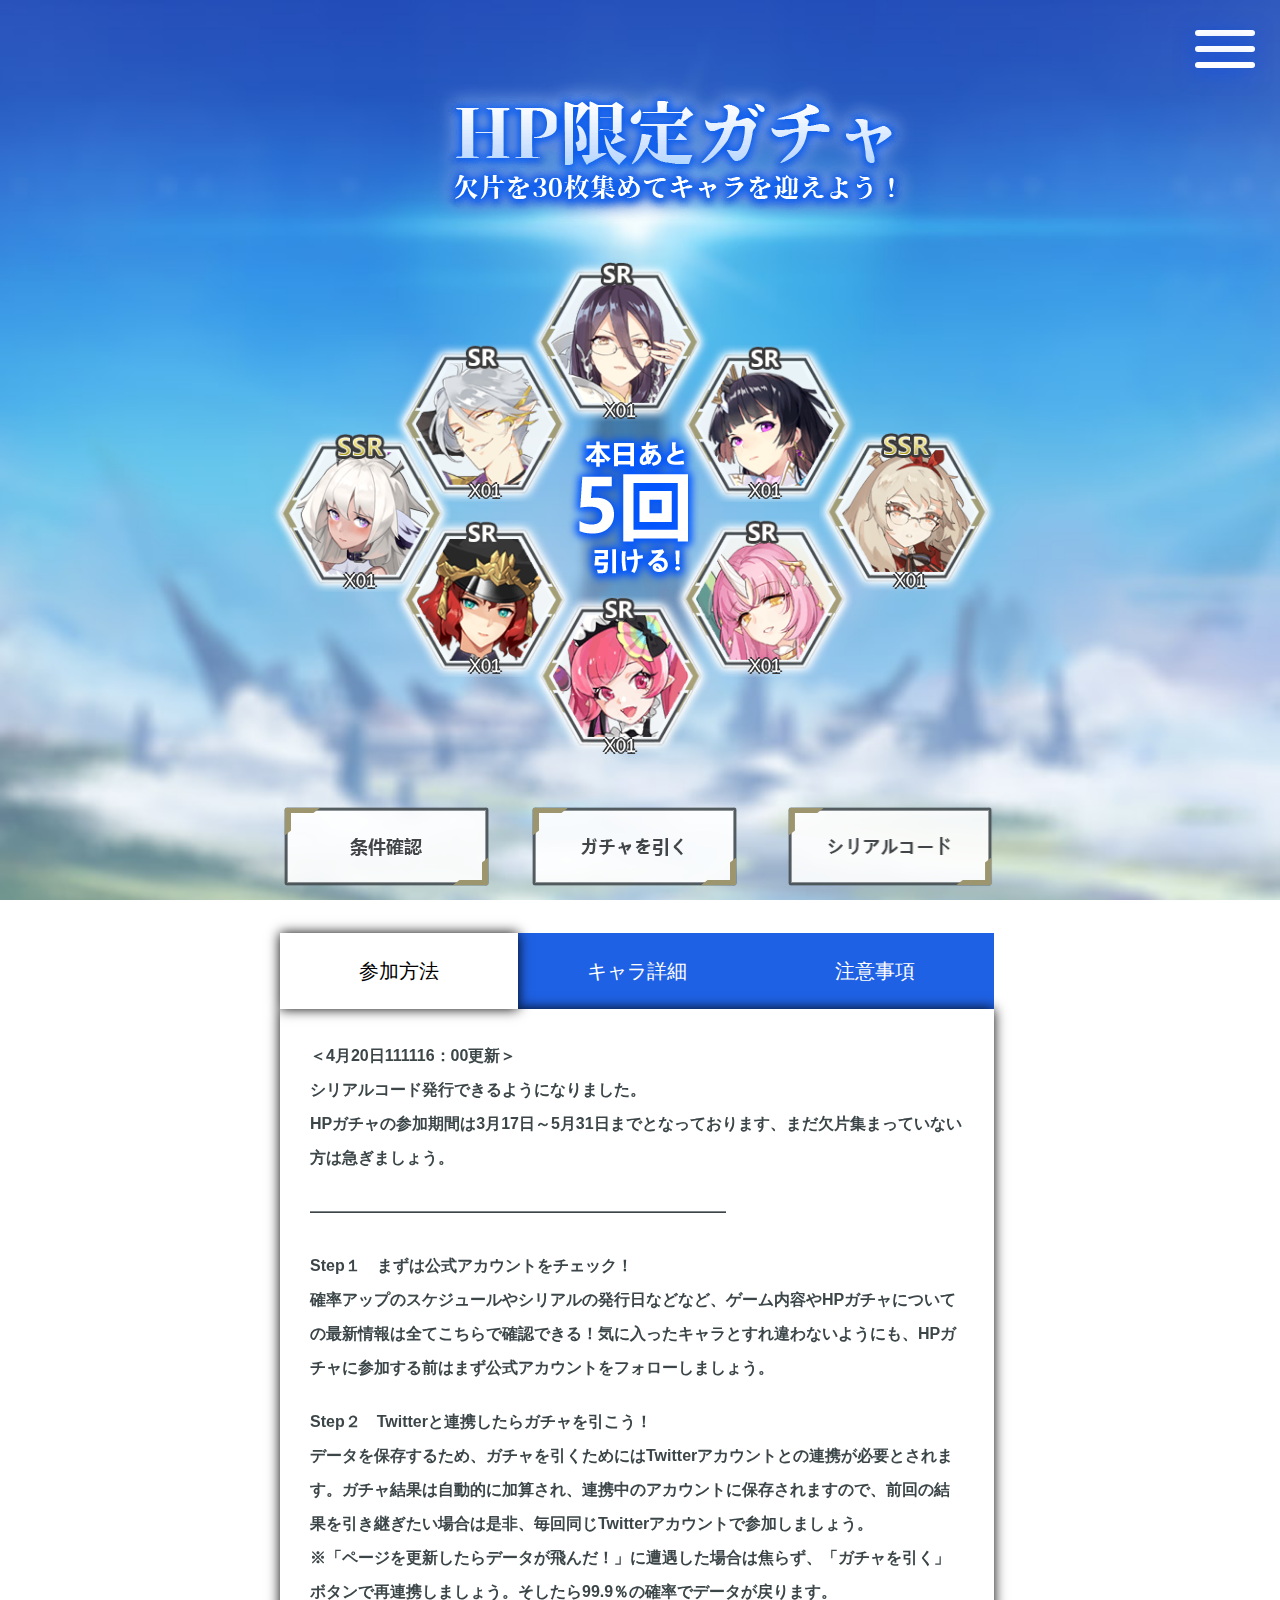
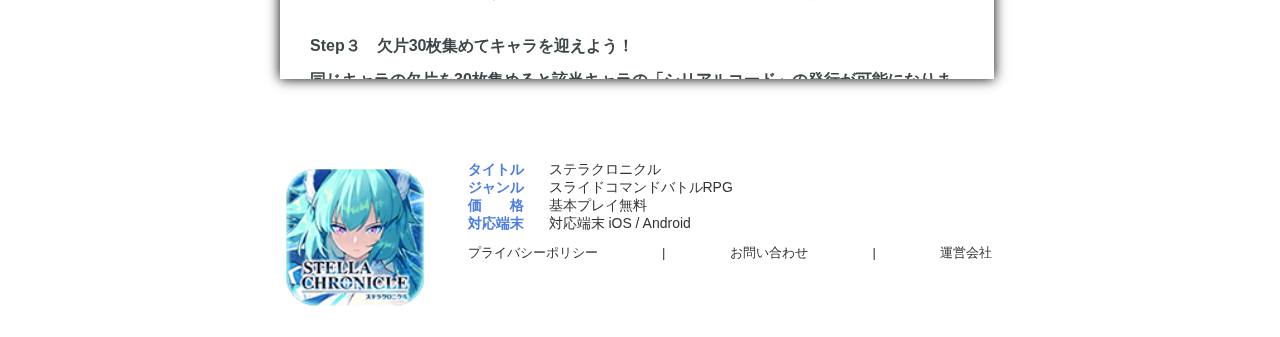
==== commit 8d0bd7cd: "1" ====
--- a/card.html
+++ b/card.html
@@ -1,42 +1,37 @@
 <!DOCTYPE html>
 <html>
-
 <head>
-    <meta charset="utf-8">
-    <meta http-equiv="X-UA-Compatible" content="IE=edge">
-    <meta name="viewport" content="width=device-width, initial-scale=1">
-    <link href="css/swiper.min.css" rel="stylesheet">
-    <link href="css/animate.css" rel="stylesheet">
-    <link href="css/index.css" rel="stylesheet">
-    <link href="css/register.css" rel="stylesheet">
-    <title>card</title>
-    <meta name="keywords" content="" />
-    <meta name="description" content="" />
-    <link href="images/icon.png" rel="shortcut icon" />
+	<meta charset="utf-8">
+	<meta content="width=device-width, initial-scale=1.0, maximum-scale=1.0, user-scalable=0" name="viewport">
+     <link href="css/swiper.min.css" rel="stylesheet">
+     <link href="css/pre_main.css" rel="stylesheet" type="text/css">
+     <title>手机端card</title>
+	<meta name="keywords" content="" />
+	<meta name="description" content="" />
+    <link href="images/icon.png" rel="shortcut icon"/>
 </head>
-
 <body>
     <div class="wraper">
-        <!--抽卡页主题内容-->
+         <!--抽卡页主题内容-->
         <div class="card_main">
             <div class="card_title"><img src="images/card_title.png"></div>
             <div class="card_center">
                 <div class="card_p">
-                    <div class="card_icon_01 card_icon">X01</div>
-                    <div class="card_icon_02 card_icon">X01</div>
-                    <div class="card_icon_03 card_icon">X01</div>
-                    <div class="card_icon_04 card_icon">X01</div>
-                    <div class="card_icon_05 card_icon">X01</div>
-                    <div class="card_icon_06 card_icon">X01</div>
-                    <div class="card_icon_07 card_icon">X01</div>
-                    <div class="card_icon_08 card_icon">X01</div>
-                    <div class="card_icon_center "></div>
+                <div class="card_icon_01 card_icon">X01</div>
+                <div class="card_icon_02 card_icon">X01</div>
+                <div class="card_icon_03 card_icon">X01</div>
+                <div class="card_icon_04 card_icon">X01</div>
+                <div class="card_icon_05 card_icon">X01</div>
+                <div class="card_icon_06 card_icon">X01</div>
+                <div class="card_icon_07 card_icon">X01</div>
+                <div class="card_icon_08 card_icon">X01</div>
+                <div class="card_icon_center "></div>
                 </div>
             </div>
             <div class="card_btn">
-                <a href="javascript:void(0)" class="btn_confirm"><img src="images/card_btn_01.png"></a>
-                <a href="#"><img src="images/card_btn_02.png"></a>
-                <a href="javascript:void(0)" class="btn_tc"><img src="images/card_btn_03.png"></a>
+                <a href="javascript:void(0)" class="btn_confirm"></a>
+                <a href="#" class="btn_confirm1"></a>
+                <a href="javascript:void(0)" class="btn_tc"></a>
             </div>
             <div class="card_tab">
                 <ul>
@@ -46,21 +41,19 @@
                 </ul>
                 <div class="card_tab_content">
                     <div class="card_tab_one  card_tab_note z_k">
-                        <p>＜4月20日16：00更新＞<br />シリアルコード発行できるようになりました。<br />HPガチャの参加期間は3月17日～5月31日までとなっております、まだ欠片集まっていない方は急ぎましょう。
-                        </p>
+                        <p>＜4月20日111116：00更新＞<br/>シリアルコード発行できるようになりました。<br/>HPガチャの参加期間は3月17日～5月31日までとなっております、まだ欠片集まっていない方は急ぎましょう。</p>
                         <p>——————————————————————————</p>
-                        <p>Step１　まずは公式アカウントをチェック！<br />確率アップのスケジュールやシリアルの発行日などなど、ゲーム内容やHPガチャについての最新情報は全てこちらで確認できる！気に入ったキャラとすれ違わないようにも、HPガチャに参加する前はまず公式アカウントをフォローしましょう。
-                        </p>
-                        <p>Step２　Twitterと連携したらガチャを引こう！<br />
-                            データを保存するため、ガチャを引くためにはTwitterアカウントとの連携が必要とされます。ガチャ結果は自動的に加算され、連携中のアカウントに保存されますので、前回の結果を引き継ぎたい場合は是非、毎回同じTwitterアカウントで参加しましょう。<br />
-                            ※「ページを更新したらデータが飛んだ！」に遭遇した場合は焦らず、「ガチャを引く」ボタンで再連携しましょう。そしたら99.9％の確率でデータが戻ります。</p>
-                        <p>Step３　欠片30枚集めてキャラを迎えよう！<br />
-                            同じキャラの欠片を30枚集めると該当キャラの「シリアルコード」の発行が可能になります。発行されたシリアルコードをゲーム内で入力すると、「ユニットカケラ×60」がもらえます。<br />
-                            ※「ユニットカケラ×60」はユニットもらえるついでに、そのユニットをLv.4まで育成可能になります。<br />
-                            ※シリアルコードの発行期間及び使用期限は公式Twitterで確認しましょう。<br />
+                        <p>Step１　まずは公式アカウントをチェック！<br/>確率アップのスケジュールやシリアルの発行日などなど、ゲーム内容やHPガチャについての最新情報は全てこちらで確認できる！気に入ったキャラとすれ違わないようにも、HPガチャに参加する前はまず公式アカウントをフォローしましょう。</p>
+                        <p>Step２　Twitterと連携したらガチャを引こう！<br/>
+                    データを保存するため、ガチャを引くためにはTwitterアカウントとの連携が必要とされます。ガチャ結果は自動的に加算され、連携中のアカウントに保存されますので、前回の結果を引き継ぎたい場合は是非、毎回同じTwitterアカウントで参加しましょう。<br/>
+                    ※「ページを更新したらデータが飛んだ！」に遭遇した場合は焦らず、「ガチャを引く」ボタンで再連携しましょう。そしたら99.9％の確率でデータが戻ります。</p>
+                        <p>Step３　欠片30枚集めてキャラを迎えよう！<br/>
+                        同じキャラの欠片を30枚集めると該当キャラの「シリアルコード」の発行が可能になります。発行されたシリアルコードをゲーム内で入力すると、「ユニットカケラ×60」がもらえます。<br/>
+                        ※「ユニットカケラ×60」はユニットもらえるついでに、そのユニットをLv.4まで育成可能になります。<br/>
+                        ※シリアルコードの発行期間及び使用期限は公式Twitterで確認しましょう。<br/>
                         </p>
                     </div>
-                    <div class="card_tab_one">
+                    <div class="card_tab_two card_tab_note">
                         <div class="swiper-container card_container">
                             <div class="swiper-wrapper">
                                 <div class="swiper-slide card_swiper01">
@@ -82,94 +75,44 @@
                         </div>
                     </div>
                     <div class="card_tab_one  card_tab_note">
-                        <p>＜4月20日16：00更新＞<br />シリアルコード発行できるようになりました。<br />HPガチャの参加期間は3月17日～5月31日までとなっております、まだ欠片集まっていない方は急ぎましょう。
-                        </p>
+                        <p>＜4月20日16：00更新＞<br/>シリアルコード発行できるようになりました。<br/>HPガチャの参加期間は3月17日～5月31日までとなっております、まだ欠片集まっていない方は急ぎましょう。</p>
                         <p>——————————————————————————</p>
-                        <p>Step１　まずは公式アカウントをチェック！<br />確率アップのスケジュールやシリアルの発行日などなど、ゲーム内容やHPガチャについての最新情報は全てこちらで確認できる！気に入ったキャラとすれ違わないようにも、HPガチャに参加する前はまず公式アカウントをフォローしましょう。
-                        </p>
-                        <p>Step２　Twitterと連携したらガチャを引こう！<br />
-                            データを保存するため、ガチャを引くためにはTwitterアカウントとの連携が必要とされます。ガチャ結果は自動的に加算され、連携中のアカウントに保存されますので、前回の結果を引き継ぎたい場合は是非、毎回同じTwitterアカウントで参加しましょう。<br />
-                            ※「ページを更新したらデータが飛んだ！」に遭遇した場合は焦らず、「ガチャを引く」ボタンで再連携しましょう。そしたら99.9％の確率でデータが戻ります。</p>
-                        <p>Step３　欠片30枚集めてキャラを迎えよう！<br />
-                            同じキャラの欠片を30枚集めると該当キャラの「シリアルコード」の発行が可能になります。発行されたシリアルコードをゲーム内で入力すると、「ユニットカケラ×60」がもらえます。<br />
-                            ※「ユニットカケラ×60」はユニットもらえるついでに、そのユニットをLv.4まで育成可能になります。<br />
-                            ※シリアルコードの発行期間及び使用期限は公式Twitterで確認しましょう。<br />
+                        <p>Step１　まずは公式アカウントをチェック！<br/>確率アップのスケジュールやシリアルの発行日などなど、ゲーム内容やHPガチャについての最新情報は全てこちらで確認できる！気に入ったキャラとすれ違わないようにも、HPガチャに参加する前はまず公式アカウントをフォローしましょう。</p>
+                        <p>Step２　Twitterと連携したらガチャを引こう！<br/>
+                    データを保存するため、ガチャを引くためにはTwitterアカウントとの連携が必要とされます。ガチャ結果は自動的に加算され、連携中のアカウントに保存されますので、前回の結果を引き継ぎたい場合は是非、毎回同じTwitterアカウントで参加しましょう。<br/>
+                    ※「ページを更新したらデータが飛んだ！」に遭遇した場合は焦らず、「ガチャを引く」ボタンで再連携しましょう。そしたら99.9％の確率でデータが戻ります。</p>
+                        <p>Step３　欠片30枚集めてキャラを迎えよう！<br/>
+                        同じキャラの欠片を30枚集めると該当キャラの「シリアルコード」の発行が可能になります。発行されたシリアルコードをゲーム内で入力すると、「ユニットカケラ×60」がもらえます。<br/>
+                        ※「ユニットカケラ×60」はユニットもらえるついでに、そのユニットをLv.4まで育成可能になります。<br/>
+                        ※シリアルコードの発行期間及び使用期限は公式Twitterで確認しましょう。<br/>
                         </p>
                     </div>
                 </div>
             </div>
         </div>
     </div>
-    <!--底部内容-->
+	<!--底部内容-->
     <div class="fixed_bottom_card  valign">
-        <div class="footer_main">
-            <div class="footer_left">
+        <div class="footer_main1">
+            <div class="footer_left1">
                 <img src="images/iconfooter.png">
             </div>
-            <div class="footer_right">
-                <div class="text1">
+            <div class="footer_right1">
+                <div class="card_text">
                     <p><span class="blue">タイトル</span><span>ステラクロニクル</span></p>
                     <p><span class="blue">ジャンル</span><span>スライドコマンドバトルRPG</span></p>
                     <p><span class="blue">価　　格</span><span>基本プレイ無料</span></p>
                     <p><span class="blue">対応端末</span><span>対応端末 iOS / Android</span></p>
                 </div>
                 <div class="text2">
-                    <p><a href="policy.html">プライバシーポリシー</a></p>
-                    <p>|</p>
-                    <p class="kefu_icon hand">お問い合わせ</p>
-                    <p>|</p>
+                    <p><a href="policy.html">プライバシーポリシー</a></p><p>|</p>
+                    <p class="kefu_icon hand">お問い合わせ</p><p>|</p>
                     <p><a href="http://efun.com/jp" target="_blank">運営会社</a></p>
                 </div>
             </div>
         </div>
     </div>
-    <!--菜单-->
-    <div class="menu_button">
-        <div class="bar"></div>
-        <div class="bar"></div>
-        <div class="bar"></div>
-    </div>
-    <!--链接-->
-    <div class="nav_link">
-        <ul>
-            <li class="active link_index01"><a href="index.html?noloading=1#slide01"><img src="images/navs_01.png"></a></li>
-            <li class="link_index02"><a href="index.html?noloading=1#slide02"><img src="images/navs_02.png"></a></li>
-            <li class="link_index03"><a href="index.html?noloading=1#slide03"><img src="images/navs_03.png"></a></li>
-            <li class="link_index04"><a href="index.html?noloading=1#slide04"><img src="images/navs_04.png"></a></li>
-            <li class="link_index05"><a href="index.html?noloading=1#slide05"><img src="images/navs_05.png"></a></li>
-            <li class="link_index06"><a href="index.html?noloading=1#slide06"><img src="images/navs_06.png"></a></li>
-            <li class="link_index07"><a href="index.html?noloading=1#slide07"><img src="images/navs_07.png"></a></li>
-        </ul>
-        <p class="navs_close"><img src="images/close.png"></p>
-    </div>
-    <!--点击シリアルコード弹出对话框-->
-    <div class="tip_box">
-        <div class="title  valign-between">
-            <p></p>
-            <div class="closed"><img src="images/close.png" alt=""></div>
-        </div>
-        <div class="tip_box_content">
-            <div class="tip_m">角色名のシリアルコードを発行しますか？</div>
-            <div class="tip_notice">【ご注意】<br />※アカウント毎に獲得出来るキャラは1体のみとなります。</div>
-            <div class="tip_btn"><a href="#">ツイート</a><a href="#">戻る</a></div>
-
-        </div>
-    </div>
-    <!--点击条件确认弹出对话框-->
-    <div class="account_box">
-        <div class="title  valign-between">
-            <p></p>
-            <div class="closed"><img src="images/close.png" alt=""></div>
-        </div>
-        <div class="account_box_content">
-            <div class="tip_m"><span class="account_title">アカウント</span><span class="account_name">显示的账号名+@XXX</span>
-            </div>
-            <div class="tip_btn"><a href="#"> 公式Twitter@StellaChronicle</a><a href="#">フォロー</a></div>
-            <div class="tip_btn1"><a href="#">連携を解除</a></div>
-
-        </div>
-    </div>
-    <!-- 点击お問い合わせ弹出对应盒子 -->
+     <!-- 点击お問い合わせ弹出对应盒子 -->
     <div class="kefu_box">
         <div class="title bb valign-between">
             <p></p>
@@ -180,12 +123,59 @@
             <p class="pb">サポート：<a href="mailto:illusion@efunjp.com" target="_blank">illusion@efunjp.com</a></p>
         </div>
     </div>
-    <script src="js/jquery-3.4.1.min.js"></script>
-    <script src="js/swiper.min.js"></script>
-    <script src="js/common.js"></script>
-    <script>
-
-    </script>
+    <!--菜单-->
+    <div class="menu_button">
+        <div class="bar"></div>
+        <div class="bar"></div>
+        <div class="bar"></div>
+    </div>
+    <div class="nav_box">            
+        <div class="nav_btn">
+        	<div class="nav_link">
+                <div class="active link01"><a href="#"><img src="images/phone_nav_01.png"></a></div>
+                <div class="link02"><a><img src="images/phone_nav_02.png"></a></div>
+                <div class="link03"><a><img src="images/phone_nav_03.png"></a></div>
+                <div class="link04"><a ><img src="images/phone_nav_04.png"></a></div>
+                <div class="link05"><a ><img src="images/phone_nav_05.png"></a></div>
+                <div class="link06"><a><img src="images/phone_nav_06.png"></a></div>
+                <div class="link07"><a ><img src="images/phone_nav_07.png"></a></div>
+            </div>
+            <div class="nav_icon">
+                <a href="#"><img src="images/phone_twitter.png"></a>
+                <a href="#"><img src="images/phone_ytb.png"></a>
+                <a href="#"><img src="images/phone_line.png"></a>
+            </div>
+            <div class="closed"><img src="images/close.png"></div>
+        </div>
+	</div>
+     <!--点击シリアルコード弹出对话框-->
+    <div class="tip_box">
+      <div class="title  valign-between">
+        <p></p>
+        <div class="closed"><img src="images/close.png" alt=""></div>
+      </div>
+      <div class="tip_box_content">
+        <div class="tip_m">角色名のシリアルコードを発行しますか？</div>
+        <div class="tip_notice">【ご注意】<br/>※アカウント毎に獲得出来るキャラは1体のみとなります。</div>
+         <div class="tip_btn"><a href="#">ツイート</a><a href="#">戻る</a></div>
+        
+      </div>
+    </div>
+     <!--点击条件确认弹出对话框-->
+    <div class="account_box">
+        <div class="title  valign-between">
+        <p></p>
+        <div class="closed"><img src="images/close.png" alt=""></div>
+        </div>
+        <div class="account_box_content">
+            <div class="tip_m"><span class="account_title">アカウント</span><span class="account_name">显示的账号名+@XXX</span></div>
+         <div class="tip_btn"><a href="#"> 公式Twitter@StellaChronicle</a><a href="#">フォロー</a></div>
+         <div class="tip_btn1"><a href="#">連携を解除</a></div>
+        
+        </div>
+    </div>
+	<script src="js/jquery-3.4.1.min.js"></script>
+     <script src="js/swiper.min.js"></script>
+    <script type="text/javascript" src="js/pre_index.js"></script>
 </body>
-
 </html>--- a/css/pre_main.css
+++ b/css/pre_main.css
@@ -0,0 +1,394 @@
+html,body,ul,ol,h1,h2,h3,h4,h5,h6,p,th,td,dl,dt,dd,form,input,textarea,select,.cf{margin:0;padding:0;}
+body{font-size:.12rem; font-family: Helvetica, Microsoft YaHei, Tohoma, Arial;}
+h1,h2,h3,h4,h5,h6,b{font-weight: normal;}
+a{text-decoration:none;outline:none;}
+li{list-style:none}
+img{border:none;vertical-align:middle;}
+/*html{overflow-x:hidden;overflow:-Scroll;overflow-x:hidden}*/
+/*html,body{height:100%; overflow-y:auto; overflow-x:hidden;}*/
+/*浮动清理*/
+.cf:before,.cf:after{content:".";display:block;height:0;visibility:hidden}
+.cf:after{clear:both}
+.cf{zoom:1}
+/*公共信息*/
+.relative{position: relative;}
+.ellipsis{overflow: hidden;text-overflow: ellipsis;white-space: nowrap;} /*一行超出省略*/
+.towLine{display: -webkit-box;-webkit-box-orient: vertical;-webkit-line-clamp:2;overflow: hidden;}/*超出两行省略*/
+.touchscroll{-webkit-overflow-scrolling: touch;} /*弹性滚动*/
+.preLine{ white-space: pre-line;} /*换行符换行*/
+.hand{cursor: pointer;}
+.valign{display: flex;align-items: center;}
+.valign-top{display: flex;align-items: flex-start;}
+.valign-center{display: flex;align-items: center;justify-content: center;}
+.valign-between{display: flex;align-items: center;justify-content: space-between;}
+.column{flex-direction: column;}
+.bl:before,.br:before,.bt:before,.bb:before,.border_left,.border_right,.border_top,.border_bottom{position: absolute;content:"";display: block;background: #fff;}
+.bl:before,.border_left{width: 0.01rem;height:100%;left:0;top:0;transform: scaleX(0.5);}
+.br:before,.border_right{width: 0.01rem;height:100%;right:0;top:0;transform: scaleX(0.5);}
+.bt:before,.border_top{width:100%;height: 0.01rem;left:0;top:0;transform: scaleY(0.5);}
+.bb:before,.border_bottom{width:100%;height: 0.01rem;left:0;bottom:0;transform: scaleY(0.5);}
+.closed img{cursor: pointer;width:0.38rem; height:0.37rem;}
+.closed img:hover{transform:rotate(90deg);}
+.closed1 img{cursor: pointer;width:0.52rem; height:0.49rem;}
+.closed1 img:hover{transform:rotate(90deg);}
+a.back{font-size:0.3rem; font-weight:bold; padding:0.2rem 0.6rem; border:0.03rem solid #1c60ec;background:#fff; color:#1c60ec;}
+a.back:hover{border:0.03rem solid #000;color:#000;}
+.game_roles .swiper-button-next,.game_roles .swiper-button-prev,.game_roles_woman .swiper-button-next,.game_roles_woman .swiper-button-prev,.page_05 .swiper-button-prev,.page_07 .swiper-button-prev,.page_05 .swiper-button-next,.page_07 .swiper-button-next,.main_nei .swiper-button-next,.main_nei .swiper-button-prev{width: 0.47rem;height: 0.78rem;background: no-repeat center center;background-size: contain;}
+.game_roles .swiper-button-prev,.game_roles_woman .swiper-button-prev,.page_05 .swiper-button-prev,.page_07 .swiper-button-prev,.main_nei .swiper-button-prev{background-image: url(../images/page07_row_left.png);}
+.game_roles .swiper-button-next,.game_roles_woman .swiper-button-next,.page_05 .swiper-button-next,.page_07 .swiper-button-next,.main_nei .swiper-button-next{background-image: url(../images/page07_row_right.png);}
+
+.page_05 .swiper-button-prev,.page_07 .swiper-button-prev{left: 0.12rem;}
+.page_05 .swiper-button-next,.page_07 .swiper-button-next{right: 0.12rem;}
+/*第一屏幕*/
+.page {width: 7.5rem;margin: 0 auto;position: relative;}
+.page_01{height:calc(100vh - 1.5rem); position: relative;}
+.page_01 .page01_logo { position:absolute;top:6%;}
+.page_01 .page01_logo img{width:7.5rem; height: 4.27rem;}
+.page01_role{position: absolute;bottom:3%;left:0rem; z-index:1;}
+.page01_role img{width:7.5rem; height: 7.19rem;}
+.page01_grass{position: absolute;bottom:0rem;left:0rem; z-index:0;}
+.page01_grass img{width:7.5rem; height: 2.85rem;}
+.page_02 {height:11.3rem; }
+.page_03 {height:7rem;}
+.page_04 {height:11rem; }
+.page_05 {height:11rem;}
+.page_06 {height:7rem; }
+.page_07 {height:5.3rem;}
+/* 第二屏*/
+.screen_note{width:6.8rem; margin-top:1rem; margin-left:0.32rem;}
+.news_list1 .t1{margin-right:0.2rem;}
+.news_list1 {margin-bottom:0.5rem;margin-top:0.25rem;}
+.banner_top img{width:6.8rem; height: 2.4rem;-webkit-box-shadow:0 0 0.15rem #333;-moz-box-shadow:0 0 0.15rem #333;box-shadow:0 0 0.15rem #333;}
+.news_list1 .item{width:2.9rem;float: left;height:1.6rem;display:flex;flex-direction:column;justify-content:space-around;
+background:#fff;margin-bottom:0.25rem;padding:0.2rem;-webkit-box-shadow:0 0 0.15rem #333;
+-moz-box-shadow:0 0 0.15rem #333;
+box-shadow:0 0 0.15rem #333;}
+.news_list1 .item .note{ display:flex;justify-content:space-between;flex-direction: row;flex-wrap:nowrap;color:rgba(28,96,236); margin-bottom:0.1rem;}
+.news_list1 .item .note .title{font-size:0.3rem;font-weight:600;}
+.news_list1 .item .note .data{margin-top:0.1rem;font-size:0.2rem;float: right; font-weight:bold;}
+.news_list1 .item .content{height:0.6rem;}
+.news_list1 .item .content p{font-size:0.2rem;color:#000;text-overflow: -o-ellipsis-lastline;overflow: hidden;text-overflow: ellipsis;display: -webkit-box;-webkit-line-clamp: 2;-webkit-box-orient: vertical;}
+.news_list1 .item .more_main{    display: flex; align-items: center;justify-content: space-between;}
+.news_list1 .item p.more{width:1.23rem; height:0.31rem;background:rgba(28,96,236);font-size:0.18rem;color:#fff; text-align:center;}
+.news_pages{width:3.8rem;height:1.2rem;display: flex;align-items: center;margin-left:1.4rem;}
+.news_pages a.num{text-shadow: 0.05rem 0.05rem 0.05rem #000;color:#fff;font-size:0.2rem;margin:0 0.15rem;font-weight: bold; height:0.6rem;width:0.29rem;text-align:center; margin-top:0.3rem;}
+.news_pages img{display: block;width:0.43rem;}
+.news_pages a.active{background:url(../images/arrow.png) 0rem 0.33rem no-repeat;background-size:0.29rem auto ;}
+/* 第三屏*/
+.page_03{height:7rem; position: relative; }
+.page3_container{height:7rem;}
+.page_03 .story_01 img{width:7.5rem; height:5.87rem;}
+.page_03 .story_02 img{width:7.5rem; height:5.87rem;}
+.page_03 .story_03 img{width:7.5rem; height:5.87rem;}
+.page3_container .swiper-button-next{width: 1.04rem;height: 0.7rem; position:absolute;top: 6.5rem;left:3.5rem;background:url(../images/down_arrow.png) no-repeat center center;background-size: contain;}
+/* 第四屏*/
+.page_04{ background: url(../images/page4_dw.png) no-repeat center top;width:7.5rem;height:11rem;background-size:100% auto;margin:0 auto;}
+.mainShow{width:7.5rem; height:11rem;  overflow:hidden; position:relative;}
+.game_roles .swiper-wrapper{position:relative;background-image: url(../images/page4_dw.png);background-size:cover; height:9.61rem; width:7.5rem;}
+.game_roles,.game_roles_woman{width:7.5rem; height:15rem;  overflow:hidden; position:relative;}
+.game_roles .swiper-slide-active .role_info{-webkit-transform: translate(0, 0); transform: translate(0, 0); -webkit-transition: all 0.3s; transition: all 0.3s; opacity:1;}
+.role_info{position:absolute; top:8rem;left:2.5rem; z-index:1000;width:2.62rem; opacity:0; -webkit-transform:translate(-100%, 0); transform:translate(-100%, 0); -webkit-transition:all 0.3s; transition:all 0.3s; z-index:99;}
+.role_info img{width:2.62rem; height:1.11rem;}
+.role_jineng{position:absolute; top:8.53rem;left:4.6rem; z-index:1000;width:0.61rem; opacity:0; -webkit-transform:translate(-100%, 0); transform:translate(-100%, 0); -webkit-transition:all 0.3s; transition:all 0.3s; z-index:99;}
+.game_roles .swiper-slide-active .role_jineng,.game_roles_woman .swiper-slide-active .role_jineng{opacity:1; -webkit-transform:translate(0, 0); transform: translate(0, 0); -webkit-transition: all 0.5s; transition: all 0.5s;}
+.role_jineng img{width:0.61rem; height:0.57rem;}
+.role_img1,.role_img2,.role_img3,.role_img4,.role_img5{position:absolute; top:0rem; right:0rem;width:7.5rem; height:9.61rem; opacity:0; -webkit-transform:translate(100%, 0); transform: translate(100%, 0); -webkit-transition:all 0.3s; transition:all 0.3s;}
+.game_roles{width:7.5rem; height:12rem;  overflow:hidden; position:relative;}
+.game_roles .swiper-slide-active .role_info,.game_roles_woman .swiper-slide-active .role_info{-webkit-transform: translate(0, 0); transform: translate(0, 0); -webkit-transition: all 0.3s; transition: all 0.3s; opacity:1;}
+.game_roles .swiper-slide-active .role_img,.game_roles_woman .swiper-slide-active .role_img{opacity:1; -webkit-transform:translate(0, 0); transform: translate(0, 0); -webkit-transition: all 0.3s; transition: all 0.3s;}
+.game_roles .swiper_dock_list,.game_roles_woman .swiper_dock_list{overflow:hidden; width:7.5rem; height:1.35rem; position:absolute; top:9.2rem; left:0rem; background:url(../images/role_icon.png) no-repeat; z-index:9999;background-size: 100% 100%;}
+.swiper_dock_list li,.game_roles_woman .swiper_dock_list li{float:left;}
+.swiper_dock_list li:nth-child(1){margin-top:0;width:1.6rem; height:1.35rem; cursor:pointer; float:left; }
+.swiper_dock_list li:nth-child(1) img{width:1.6rem; height:1.35rem; }
+ .swiper_dock_list li:nth-child(2){margin-top:0;width:1.37rem; height:1.35rem;  cursor:pointer; }
+ .swiper_dock_list li:nth-child(2) img{width:1.37rem;height:1.35rem; }
+ .swiper_dock_list li:nth-child(3){margin-top:0;width:1.49rem; height:1.35rem; cursor:pointer; }
+ .swiper_dock_list li:nth-child(3) img{width:1.49rem; height:1.35rem; }
+ .swiper_dock_list li:nth-child(4){width:1.36rem; height:1.35rem; cursor:pointer; }
+ .swiper_dock_list li:nth-child(4) img{width:1.36rem; height:1.35rem; }
+.swiper_dock_list li:nth-child(5){width:1.68rem; height:1.35rem;cursor:pointer; }
+ .swiper_dock_list li:nth-child(5) img{width:1.68rem; height:1.35rem;}
+.swiper_dock_list li img{display:none;}
+ .swiper_dock_list li .icon.on{display:block;}
+.game_roles_woman .swiper-slide{width:640px; height:608px; position:relative;}
+.sex_ico{z-index:111111111;width:0.93rem; position:absolute; top:3rem; left:0rem;}
+.sex_ico img.active{filter: drop-shadow(0.05rem 0.05rem 10px #f00);}
+.sex_ico img{width:0.93rem; height:0.88rem;}
+.role_jineng a{display:block;width:0.6rem;height:0.6rem;}
+/* 第五屏*/
+.page_05{height:11rem;}
+.page_05  .swiper-slide{position:relative;background-image: url(../images/page05_dw.png);background-size:cover; height:10.90rem; width:7.5rem;}
+.chara_main{width:100%;height:100%; position:relative;}
+.chara_content{width:7.5rem; position:relative;}
+.chara_content .chara_role  img {width:7.5rem; height:10.9rem;}
+.voice{width:1.4rem;  position:absolute; top:0.4rem; display:flex; flex-direction:column;}
+ .voice img{width:1.22rem; height:0.77rem; margin-left:0.2rem;}
+ .voice img.active{z-index:2;filter: drop-shadow(0px 0px 10px #0d5aed); }
+/* 第六屏*/
+.page6_container .swiper-button-next{width: 1.04rem;height: 0.7rem; position:absolute;top: 5rem;left:3.5rem;background:url(../images/down_arrow.png) no-repeat center center;background-size: contain;}
+.page_06{ height:5.7rem;}
+.page6_container{ height:5.7rem;}
+.page_06 .snews1{ height:5rem;} 
+.page_06 .story_01 img,.page_06 .story_02 img,.page_06 .story_03 img{width:7.5rem; height:4.64rem;}
+/* 第七屏*/
+.page_07 .swiper-wrapper{width:5.65rem; margin-left:1rem;}
+.page_07{margin-bottom:6rem;}
+.page_07 .content{height: 5.46rem;
+  width:100%;flex-shrink: 0;position: relative; }
+.page_07 .content .img{width:7.5rem; height:4.36rem;position: relative;   padding-top:1.1rem; background:url(../images/page07_bg.png) no-repeat center center;background-size: 100% 100%;}
+.page_07 .content .img .abs{transform:translateY(100%);width:5.25rem; text-align:center;background:rgba(28,96,236,0.7);bottom:0;left:0; position: absolute;color:#fff;font-size: 0.20rem;padding: 0.1rem 0.20rem;transition: transform 0.3s;transform:translateY(0);}
+.page_07 .content .img .abs h2{font-size: 0.30rem;}
+.page_07 .content .img img{width:5.65rem; height:3.18rem;}
+.news_box .content .swiper-news{width:100%;height:100%;}
+.page_07 .content .img .abs p{line-height: 1.25;}
+.page_07 .bottom{flex:1;position: relative;padding:0 0.5rem;}
+.page_07 .bottom a.info{margin-top:0.25rem;}
+.page_07 .title{text-align: left;}
+.page_07 .bottom a.info{float: right;}
+.page7 .snews1 { height:5rem;}
+.content .img .swiper-pagination{ height:0.4rem;position:absolute; top:5rem; left:50%; width:3rem; margin-left:-1.5rem;}
+.page_07 .img .swiper-pagination-bullet {width: 0.2rem;height: 0.2rem;display: inline-block; border-radius: 100%;background: #fff; margin-right:0.1rem; opacity: 1;}
+.page_07 .img .swiper-pagination-bullet-active{ width: 0.2rem;height: 0.2rem;display: inline-block;border-radius: 100%;background: #f00;opacity: 1; background:#f00;}
+/* 首页中的点击登陆box */
+.login_box{width:6.6rem;position: fixed;background:rgba(255,255,255,0.95);color:#fff;top:50%;left:50%;transform:translate(-50%,-50%);padding:0.2rem 0.20rem;opacity: 0;pointer-events: none; z-index:1000000000;}
+.login_box.active{opacity: 1;pointer-events: auto;}
+.login_box .l_text{padding:0 0.1rem;  border:0.02rem solid #2f6eee}
+.login_box .l_text p{text-align: left;font-size: 0.15rem;line-height:0.24rem; color:#1c60ec; font-weight:bold;}
+.l_input{width:4.4rem; height:0.4rem; font-size:0.15rem; border:0.02rem solid #2568ee;background:#fff; line-height:0.4rem; margin-left:1rem;}
+.l_input input{width:4.4rem; height:0.4rem; font-size:0.15rem; border:none; background:none;line-height:0.4rem; color:#d4d4d4;}
+.login_content{width:6.6rem; margin:0 auto;}
+.l_line{ border: 0.007rem solid rgba(255,255,255,0.8);}
+.l_tro{width:4.4rem; height:0.5rem; font-size:0.15rem;  text-align:left; line-height:0.5rem; margin-left:1rem; color: #f00; font-weight:bold;}
+.l_btn a{ display:block;width:1.16rem; height:0.8rem;margin-left:2.48rem; margin-bottom:0.2rem;}
+.l_btn img{width:1.4rem; height:0.8rem;  cursor:pointer;}
+/* 首页中的点击客服box */
+.kefu_box{transition: all 0.3s;z-index:10;width:6rem;position: fixed;background:rgba(255,2552,255,.9);color:#fff;top:50%;left:50%;transform:translate(-50%,-50%);padding:0 0.2rem 0.3rem 0.2rem;opacity: 0;pointer-events: none;}
+.kefu_box.active{opacity: 1;pointer-events: auto;}
+.kefu_box .note{text-align: center;font-size: 0.18rem;padding: 0.20rem; color:#1c60ec; border:2px solid #326fed; background:#fff;}
+.kefu_box .note a{color:#1c60ec;border-bottom: 0.01rem solid #fff;}
+.kefu_box .note .pb{padding: 0.50rem 0 0.20rem;}
+.kefu_box .title{height: 0.68rem;position: relative;}
+.fixed_right{width:1.41rem;position: fixed;top:0;right:0;display: flex;flex-direction: column;align-items: center; justify-content: space-between;z-index:12;}
+/* twitter栏 */
+.twitter_box{position: fixed;left:0;top:0;width: 6.5rem;max-width:100%; background:rgba(0,0,0,0.75);height:100%;z-index:11111;color:#fff;
+  flex-direction: column;display: flex;justify-content: center;padding: 0.50rem;transform:translateX(-100%)}
+.twitter_box.active{transform:translateX(0)}
+.twitter_box .title{font-size: 0.46rem;}
+.twitter_box .title span{font-size: 0.27rem;}
+.twitter_box textarea{border: 0.01rem solid rgba(255,255,255,0.3);background: transparent;width:100%;height:60vh;color:#fff;font-size: 0.24rem;margin-bottom: 0.27rem;}
+.twitter_box .follow{border:0;width: 2.16rem;height: 0.66rem;background: url(../images/follow.png) no-repeat center center;font-size:0;background-size: contain;}
+.twitter_box .follow:hover,.twitter_box .follow:active{background-image: url(../images/follow_h.png)}
+/*点击シリアルコード弹出的box*/
+.tip_box{width: 5.5rem;position: fixed;background:rgba(255,255,255,0.95);color:#fff;top:50%;left:50%;transform:translate(-50%,-50%);padding:0.2rem 0.20rem 0.4rem;opacity:0;pointer-events: none; z-index: 111;}
+.tip_box.active{opacity: 1;pointer-events: auto;}
+.tip_box_content {width:5rem;margin:0 auto; padding-top:0.6rem; font-size: 0.16rem; }
+.tip_box_content .tip_m{  text-align: center;color:#000; font-size:0.16rem;margin-bottom:0.4rem}
+.tip_notice{width:5rem; height:0.6rem;  color:#f00;margin-bottom:0.4rem}
+.tip_box_content .tip_btn {margin-left:0.8rem;}
+.tip_box_content .tip_btn a{display:block; width:1.6rem; height:0.6rem; border:0.02rem solid #2568ee; line-height:0.6rem; text-align:center; float:left; margin-left:0.15rem; background:#fff; color:#1c60ec; font-size:0.18rem;}
+.tip_box_content .tip_btn a:hover{display:block; width:1.6rem; height:0.6rem; color:#000; border:0.02rem solid #000;}
+/*点击条件确认弹出的box*/
+.account_box{width: 5.5rem;position: fixed;background:rgba(255,255,255,0.95);color:#fff;top:50%;left:50%;transform:translate(-50%,-50%);padding:0.1rem 0.20rem 0.4rem;opacity:0;pointer-events: none; z-index: 111;}
+.account_box.active{opacity: 1;pointer-events: auto;}
+.account_box_content {width:5rem;margin:0 auto; padding-top:0.6rem; font-size: 0.16rem; }
+.account_box_content .tip_m{  color:#000; font-size:0.16rem;margin-bottom:0.3rem; height:0.4rem; margin-left:0.2rem; display:flex; justify-content:center;}
+span.account_title{display:block; width:1.5rem; height:0.45rem;  line-height:0.45rem; font-size:0.16rem;}
+span.account_name{display:block; height:0.45rem; width:2.7rem; line-height:0.45rem;border:0.02rem solid #2568ee; padding-left:0.1rem;color:#1c60ec; }
+.tip_notice{width:4rem; height:0.6rem;  color:#f00;margin-bottom:0.4rem}
+.account_box_content .tip_btn a{display:block;border:0.02rem solid #2568ee; text-align:center; float:left; margin-left:0.15rem; background:#fff; color:#1c60ec; font-size:0.18rem; padding:0.15rem;margin-bottom:0.2rem;}
+.account_box_content .tip_btn a:hover{display:block; color:#000; border:0.02rem solid #000;}
+.account_box_content .tip_btn1 a{display:block; width:1.6rem; height:0.6rem; border:0.02rem solid #2568ee; line-height:0.6rem; text-align:center; float:left; margin-left:1.85rem; background:#fff; color:#1c60ec; font-size:0.18rem;}
+.account_box_content .tip_btn1 a:hover{display:block; width:1.6rem; height:0.6rem; color:#000; border:0.02rem solid #000;}
+
+/* 底部信息 */
+/* card */
+.wraper{/*background: url(../images/bg2.jpg) no-repeat;background-size: cover; background-position: top center;overflow: hidden;background-attachment: fixed;*/ padding-bottom: 0.58rem;}
+.wraper:before {
+content: ' ';
+position: fixed;
+z-index: -1;
+top: 0;
+right: 0;
+bottom: 0;
+left: 0;
+background:url(../images/bg2.jpg) center 0 no-repeat;
+background-size: cover;
+}
+
+.card_main{width:7.5rem; margin:0 auto; position:relative; }
+.card_main .card_title{width:5.1rem; height:1.61rem; margin-bottom:0.2rem;margin-top:0.7rem; margin-left:1.53rem; }
+.card_main .card_title img{width:5.1rem; height:1.61rem;}
+.card_center{width:7.4rem; height:5.3rem; margin-bottom:0.2rem;}
+.card_p{width:7.4rem; height:5.3rem; position:relative}
+.card_icon_01{top:0.1rem; left:2.6rem; background:url(../images/card_icon_01.png);}
+.card_icon_02{top:0.9rem; left:4.05rem; background:url(../images/card_icon_02.png);}
+.card_icon_03{top:1.8rem; left:5.5rem; background:url(../images/card_icon_03.png);}
+.card_icon_04{top:2.65rem; left:4.05rem; background:url(../images/card_icon_04.png);}
+.card_icon_05{top:3.45rem; left:2.6rem; background:url(../images/card_icon_05.png);}
+.card_icon_06{top:2.65rem; left:1.25rem; background:url(../images/card_icon_06.png);}
+.card_icon_07{top:1.8rem; left:0rem; background:url(../images/card_icon_07.png);}
+.card_icon_08{top:0.9rem;  left:1.25rem; background:url(../images/card_icon_08.png);}
+.card_icon{background-repeat:no-repeat;background-position: center center; background-size: contain;position:absolute; width: 1.9rem; font-size:0.18rem; text-align:center; padding-top:1.4rem;  -moz-text-shadow:#393939 0.02rem 0 0,#393939 0 0.02rem 0,#393939 -0.02rem 0 0,#393939 0 -0.02rem 0;
+text-shadow:#393939 0.02rem 0 0,#393939 0 0.02rem 0,#393939 -0.02rem 0 0,#393939 0 -0.02rem 0;
+-webkit-text-shadow:#393939 0.02rem 0 0,#393939 0 0.02rem 0,#393939 -0.02rem 0 0,#393939 0 -0.02rem 0; color:#fff;}
+.card_icon_center{top:1.7rem;  left:3rem;background:url(../images/card_icon_center.png);background-repeat:no-repeat;background-position: center center; background-size: contain;position:absolute; width: 1.51rem; height: 1.68rem;}
+.card_btn{width:7.14rem; display:flex; justify-content:space-between; margin-left:0.14rem; margin-bottom:0.4rem;}
+.card_btn  a{transition: background 0.3s;font-size:0;width:2.16rem; height:0.92rem;display: inline-block;background:no-repeat center center;background-size: contain;}
+.card_btn .btn_confirm{background-image:url(../images/card_btn_01.png);}
+.card_btn .btn_confirm:hover,.card_btn .active{background-image:url(../images/card_btn_01_hover.png);}
+.card_btn .btn_confirm1{background-image:url(../images/card_btn_02.png);}
+.card_btn .btn_confirm1:hover{background-image:url(../images/card_btn_02_hover.png);}
+.card_btn .btn_tc{background-image:url(../images/card_btn_03.png);}
+.card_btn .btn_tc:hover,.card_btn .active1{background-image:url(../images/card_btn_03_hover.png);}
+
+.card_tab {font-size:0.12rem; width:7.2rem; margin-left:0.15rem;}
+.card_tab ul{background:#1f61e4; height:0.76rem;width:7.14rem;}
+.card_tab ul li{ float:left;width:2.38rem; text-align:center; color:#fff;font-size:0.2rem;height:0.76rem; line-height:0.76rem; }
+.card_tab ul li.active{box-shadow:0 0 0.12rem #000; background:#fff;width:2.38rem; height:0.76rem; color:#000;}
+.card_tab_content{background:rgba(255,255,255,0.9);box-shadow:0 0 0.12rem #000;width:7.14rem; display: flex;flex-direction: column; font-size: 0.2rem;}
+.card_tab_one{width:6.54rem; padding:0.3rem;}
+.card_tab_two{width:7.14rem;}
+.card_tab_two p{font-size:0.12rem;} 
+.card_tab_note{overflow-y: auto;color: rgba(60,70,72,1); font-weight:bold;  font-size: 0.16rem; height:6.1rem;display:none; }
+.card_tab_note p{margin-bottom:0.2rem; line-height:0.34rem;}
+::-webkit-scrollbar {width: 4px;}
+::-webkit-scrollbar-track {background-color:#cacaca; width:8px;}
+::-webkit-scrollbar-thumb {background: #2a6bec;width:7px;}
+.z_k{display:block;}
+
+.card_container{width:100%; height:100%;}
+.card_container .swiper-slide  p{webkit-animation:fadeInUp .3s  both;-moz-animation:fadeInUp .3s  both;-ms-animation:fadeInUp .3s both;-o-animation:fadeInUp .3s both;animation:fadeInUp .3s  both;}
+.card_swiper01{ background:url(../images/card_swiper_img01.png) no-repeat center center;background-size:6.74rem auto;width: 6.74rem; height:6.21rem;  text-align:center;}
+.card_swiper02{  background:url(../images/card_swiper_img01.png) no-repeat center center;  background-size:contain;width: 6.74rem; height:6.21rem; text-align:center;}
+.card_swiper03{ background:url(../images/card_swiper_img01.png) no-repeat center center;background-size:contain;width: 6.74rem; height:6.21rem; text-align:center;}
+.card_container .swiper-slide p{ margin-top:3.8rem; margin-left:4.5rem; width:2rem; text-align:left; height:1.96rem; overflow:hidden;}
+.card_container .swiper-button-prev{left:0%; }
+.card_container .swiper-button-next{right:0%;}
+
+/* card分享页 */
+.share_main{width:6.2rem; margin:0 auto; position:relative;top:1.2rem;}
+.share_content{width:5.4rem;  background:rgba(255,255,255,0.95); margin:0 auto; padding:0.2rem 0.4rem 1rem ;color:#fff; text-align:left;}
+.share_content h4{color:#1c60ec;  font-size:0.2rem; font-weight:bold; text-align:center; margin-bottom:0.2rem;}
+.share_content p.cu{color:#2a2d30; font-size:0.15rem;margin-bottom:0.1rem;}
+.share_content p.img img{width:5.15rem; height:2.7rem;}
+.share_content p.tx{color:#696969; margin-bottom:0.2rem; margin-bottom:0.3rem; font-size:0.15rem;}
+.share_content p.btn a{display:block; width:1.98rem; height:0.7rem; border:0.02rem solid #2568ee; font-size:0.16rem; line-height:0.7rem; text-align:center; float:left; margin-left:0.45rem; background:#fff; color:#1c60ec;}
+.share_content .btn a:hover{cdisplay:block; width:1.98rem; height:0.7rem; color:#000; border:0.02rem solid #000;}
+/* thanks*/
+.pre_main{width:6rem; margin:0 auto; position:relative;top:1.6rem;}
+.ths_title{height: 23%; position:absolute; top:-0.7rem;left:1.35rem; z-index:111;}
+.pre_content{width:5.5rem;  background:rgba(255,255,255,0.95); margin:0 auto; padding: 1.5rem 0.25rem 0.3rem;height:7.8rem;  font-size:0.2rem; color:#fff; position:absolute;}
+p.cu{font-weight:bold;}
+.pre_content p { text-align:left; line-height:0.32rem; margin-bottom:0.35rem; color:#2a2d30; font-size:0.16rem;}
+p.tx{color:#696969; margin-bottom:0.2rem; margin-bottom:0.3rem}
+p.strong{color:#2a2d30; font-weight:bold; font-size:0.17rem; text-align:center;margin-bottom:0.3rem;}
+.ths_title img{width:3.25rem; height: 1.90rem;}
+p.btn a{display:block; width:1.98rem; height:0.7rem; border:0.02rem solid #2568ee; line-height:0.7rem; text-align:center; float:left; margin-left:0.55rem; background:#fff; color:#1c60ec;}
+.pre_content .btn a:hover{cdisplay:block; width:1.98rem; height:0.7rem; color:#000; border:0.02rem solid #000;}
+/* news */
+.news_info_p{position: absolute;top:1.11rem;left:0.4rem;right:0.4rem; bottom:2rem; }
+.news_info_p{display:flex;flex-direction: column;font-size:0.2rem;color:rgba(42,45,48,1); font-weight:bold;}
+.news_info_p .note{flex:1;padding:0.4rem 0.27rem 0.27rem 0.47rem;background:rgba(255,255,255,0.95);overflow-y: auto;box-shadow: 0.1rem  0.1rem  0.11rem #333;}
+.news_info_p .biaoti{text-align: center;font-size:0.42rem;margin-bottom:0.24rem;font-weight: bold;}
+.news_info_p .title{font-size:0.4rem;padding-bottom:0.1rem; color:#1c60ec;font-weight:bold; border-bottom:0.03rem solid #1c60ec;}
+.news_info_p .date{color:#1c60ec; text-align:right; font-size:0.22rem; margin-bottom:0.3rem; width:100%; font-weight:bold;}
+.news_info_p .note::-webkit-scrollbar {width: 0.1rem;height:0.1rem;}
+.news_info_p .note::-webkit-scrollbar-track {background-color:#cacaca;width:0.08rem;}
+.news_info_p .note::-webkit-scrollbar-thumb {background: #2a6bec;width:0.07rem;}
+.news_info1{position: absolute;right:0.7rem; bottom:0.8rem;}
+/* 首页导航三个图标 */
+.menu_button {position: fixed;top:0.15rem; right:0.1rem;padding: 15px;cursor: pointer;-webkit-transition: .3s;transition: .3s;z-index:11;} 
+.menu_button .bar:nth-of-type(1) { margin-top: 0rem;}
+.menu_button .bar:nth-of-type(3) {margin-bottom: 0rem;}
+.menu_button .bar {position: relative;display: block; width: 0.6rem;height: 0.06rem;-moz-box-shadow:-2px 4px 20px #1251e7; -webkit-box-shadow:-2px 4px 20px #1251e7; box-shadow:-2px 4px 20px #1251e7; margin: 0.1rem auto;background-color: #fff; border-radius: 0.1rem;-webkit-transition: .3s; transition: .3s;}
+.menu_button:hover .bar:nth-of-type(1) { -webkit-transform: translateY(1.5px) rotate(-4.5deg);-ms-transform: translateY(1.5px) rotate(-4.5deg); transform: translateY(1.5px) rotate(-4.5deg);}
+.menu_button:hover .bar:nth-of-type(2) {opacity: .9;}
+.menu_button:hover .bar:nth-of-type(3) {-webkit-transform: translateY(-1.5px) rotate(4.5deg);-ms-transform: translateY(-1.5px) rotate(4.5deg);transform: translateY(-1.5px) rotate(4.5deg);}
+.nav_box{z-index:11;width: 100%; height:100%; display:flex;flex-flow:column nowrap; justify-content:center; align-items:center;position: fixed;background:rgba(255,255,255,0.8);color:#fff;top:0;left:0;opacity: 0;pointer-events: none;text-align: center;}
+.nav_box.active{opacity: 1;pointer-events: auto;}
+.nav_box div a{color: #fff;}
+.nav_box .closed img{width:0.49rem; height: 0.49rem;}
+.nav_box .closed{width: 100%;display:flex;flex-flow:column nowrap; justify-content:center; align-items:center;}
+.nav_link div{margin-bottom:0.2rem; cursor:pointer; font-size: 0.46rem; text-align: center;}
+.nav_link div img{width:2.32rem; height:1.14rem;}
+.nav_btn div.active{ background:url(../images/phone_nav_hover.png) no-repeat center center;background-size:cover;width:7.5rem; height:1.14rem;}
+.nav_icon a img{width:0.7rem; height: 0.7rem;}
+.nav_icon{margin-bottom:0.6rem;}
+/* video box */
+.maskbg{background: rgba(255,255,255,0.8);position: absolute;width:100%;height:100%;left:0;top:0;}
+.video_box,.role_box{z-index:100;width: 100%;position: fixed;height:100%;left:0;top:0;display: none;}
+.video_box.active,.role_box.active{ display: block;}
+.video_box .content,.role_box .content{position: absolute;left:50%;top:50%;transform: translate(-50%,-50%);display: flex;align-items:flex-end;justify-content: center;
+  flex-direction: column;}
+.video_box .content .note img{display: block;max-width: 50vh;max-height: 80vh;margin: 0 auto;}
+.video_box .content .closed{padding-bottom:0.2rem;}
+.video_box .content .closed img{width:0.34rem;}
+.video_box .content .note p{font-size:0.3rem;color:#fff;padding:1rem;}
+.video_box iframe {width:6.8rem; height:4.8rem;}
+
+.fixed_bottom_card{height:2rem;bottom:0rem;width:100%;z-index:10;background:rgba(255,255,255,0.7);box-sizing: border-box;}
+/* 预注册 box */
+.main_nei{position:fixed;width:100%;height:100%;z-index:12;display:none;background:rgba(255,255,255,0.9);top:50%;left:50%;transform:translate(-50%,-50%);padding:0 0.20rem;}
+.swiper-img{ height:5rem;width:7.5rem;}
+.swiper-img .swiper-slide{width: 2.95rem;height: 2.8rem;}
+.swiper-img .swiper-slide img{width:100%;height:100%;object-fit: contain;filter: brightness(50%);}
+.swiper-img .swiper-slide-active img{filter:none;}
+.swiper-img .swiper-button-next:after, .swiper-img .swiper-button-prev:after{display: none;}
+.pre_index{width:100%; height:100%; position: relative;}
+.trd_text h2{font-size: 0.22rem;color: #1442ae;font-weight:bolder;}
+.trd_text p  img{width:3.49rem; height: 1.21rem;}
+.trd_text{position:absolute;top:3rem;left:0rem;width:7.5rem; height: 0.44rem; line-height: 0.44rem; text-align:center;  background: url(../images/pre_text_bg.png) no-repeat center center;background-size: 100% 100%;}
+.trd_active{width: 2.8rem; height: 2.8rem;top:1.5rem;}
+.main_nei .swiper-pagination{position: absolute;bottom:0.65rem;}
+.main_nei .swiper-pagination-bullet {background:none;width:0.6rem; text-align:center; font-size:0.24rem; font-weight:bolder;color:#fff;text-shadow: 0 0 0.05rem #0d5aed,0 0 0.1rem #0d5aed,0 0 0.15rem #0d5aed,0 0 0.2rem #0d5aed,0 0 0.35rem #0d5aed,0 0 0.4rem #0d5aed,0 0 0.5rem #0d5aed,0 0 0.75rem #0d5aed;opacity:1;}
+.main_nei .swiper-pagination-bullet-active {background:none;color:#edff89;text-shadow: 0 0 0.05rem #0d5aed,0 0 0.1rem #0d5aed,0 0 0.15rem #0d5aed,0 0 0.2rem #0d5aed,0 0 0.35rem #0d5aed,0 0 0.4rem #0d5aed,0 0 0.5rem #0d5aed,0 0 0.75rem #0d5aed;} 
+.pre_close{position: absolute;left:50%;margin-left:-0.19rem;width:0.38rem;}
+/* 最底部页脚*/
+.fixed_bottom{position: fixed;bottom:0;height: 1.5rem;left:0;width:100%;z-index:10;padding-left:0.4rem;background:rgba(255,255,255,0.8);}
+.fixed_bottom .download{position: absolute;bottom:0.25rem; display: flex; justify-content:space-between; }
+.fixed_bottom .login_before{position:absolute; bottom:1rem;left:0.2rem;}
+.fixed_bottom .bottom_img{position:absolute; bottom:1rem;right:1.1rem;}
+.fixed_bottom_footer{position: fixed;bottom:0;height:3.8rem;left:0;width:100%;z-index:10; background:rgba(255,255,255,0.8);}
+.fixed_bottom_footer .download{position: absolute;top:0.45rem; display: flex; justify-content:space-between; left:0.4rem; }
+.fixed_bottom_footer .login_before{position:absolute; top:-0.5rem;left:0.2rem;}
+.fixed_bottom_footer .bottom_img{position:absolute; top:-1rem;right:1.1rem;}
+.fixed_bottom .download a,.fixed_bottom_footer .download a{transition: background 0.3s;font-size:0;width: 2.1rem;height: 0.75rem; display: inline-block;background:no-repeat center center;background-size: contain;}
+.fixed_bottom .download .login_icon,.fixed_bottom_footer .download .login_icon{background-image:url(../images/login_icon.png); margin-right:0.2rem;}
+.fixed_bottom .download .login_icon:hover,.fixed_bottom_footer .download .login_icon:hover{background-image:url(../images/login_icon_h.png);}
+.fixed_bottom .download .ios,.fixed_bottom_footer .download .ios{background-image:url(../images/ios.png);margin-right:0.2rem;}
+.fixed_bottom .download .ios:hover,.fixed_bottom_footer .download .ios:hover{background-image:url(../images/ios_h.png);}
+.fixed_bottom .download .android,.fixed_bottom_footer .download .android{background-image:url(../images/android.jpg);}
+.fixed_bottom .download .android:hover{background-image:url(../images/android_h.jpg);}
+.fixed_bottom .img,.fixed_bottom_footer .img,.fixed_bottom_footer .download .android:hover{position: absolute;background: no-repeat center center; background-size: contain;transition: transform 0.3s;}
+.fixed_bottom .login_before img,.fixed_bottom_footer .login_before img{width:3.75rem; height:1.01rem;}
+.fixed_bottom .bottom_img img,.fixed_bottom_footer .bottom_img img{width:1.51rem; height:1.4rem;}
+
+/* 最底部页脚*/
+.footer_main{width:7.5rem;margin-top:1.25rem; height:2.04rem;}
+.footer_left{float:left;width:1.19rem;margin-top:0.02rem;width:40%;}
+.footer_left img{width:3.01rem; height:2.04rem;}
+.footer_right{float:left;width:58%; margin-left:2%; margin-top:0.4rem;}
+.text_link{line-height: 0.40rem; font-size:0.11rem; display:flex; justify-content:center; align-items:center; width:100%; height:0.4rem;}
+.text_link p{color:#333334; font-weight:bold; margin-right:0.1rem;}
+.text_link p a{color:#333334;}
+.text1 p{font-size:0.12rem; color:#333334;}
+.text1 span.blue{color:rgba(75,125,228); font-weight:bold; margin-right:0.15rem;}
+
+/* 最底部页脚*/
+.fixed_bottom_card{height:2rem;bottom:0rem;width:100%;z-index:10;background:rgba(255,255,255,0.7);box-sizing: border-box;}
+.footer_main1{width:7.5rem; margin:0 auto;}
+.footer_left1{float:left;width:1.19rem;margin-top:0.02rem;width:25%; padding-left:2%;}
+.footer_left1 img{width:1.5rem; height:1.5rem;}
+.footer_right1{float:left;width:70%;}
+.footer_right1 .text2{line-height: 0.40rem; font-size:0.13rem; display:flex; justify-content:space-between; align-items:center;}
+.footer_right1 .text2 p{color:#333334;}
+.footer_right1 .text2 p a{color:#333334;}
+.footer_right1 .card_text p{font-size:0.14rem; color:#333334;}
+.footer_right1 .card_text span.blue{color:rgba(75,125,228); font-weight:bold; margin-right:0.25rem;}
+.pre_center{height:6rem;position: absolute;top:50%;left:50%;transform:translate(-50%,-50%);}
+
+.fixed_bottom_share{position: fixed;bottom:0;height:2rem;left:0;width:100%;z-index:10;background:rgba(255,255,255,0.7); border:1px solid #f00;}
+
+
+
+
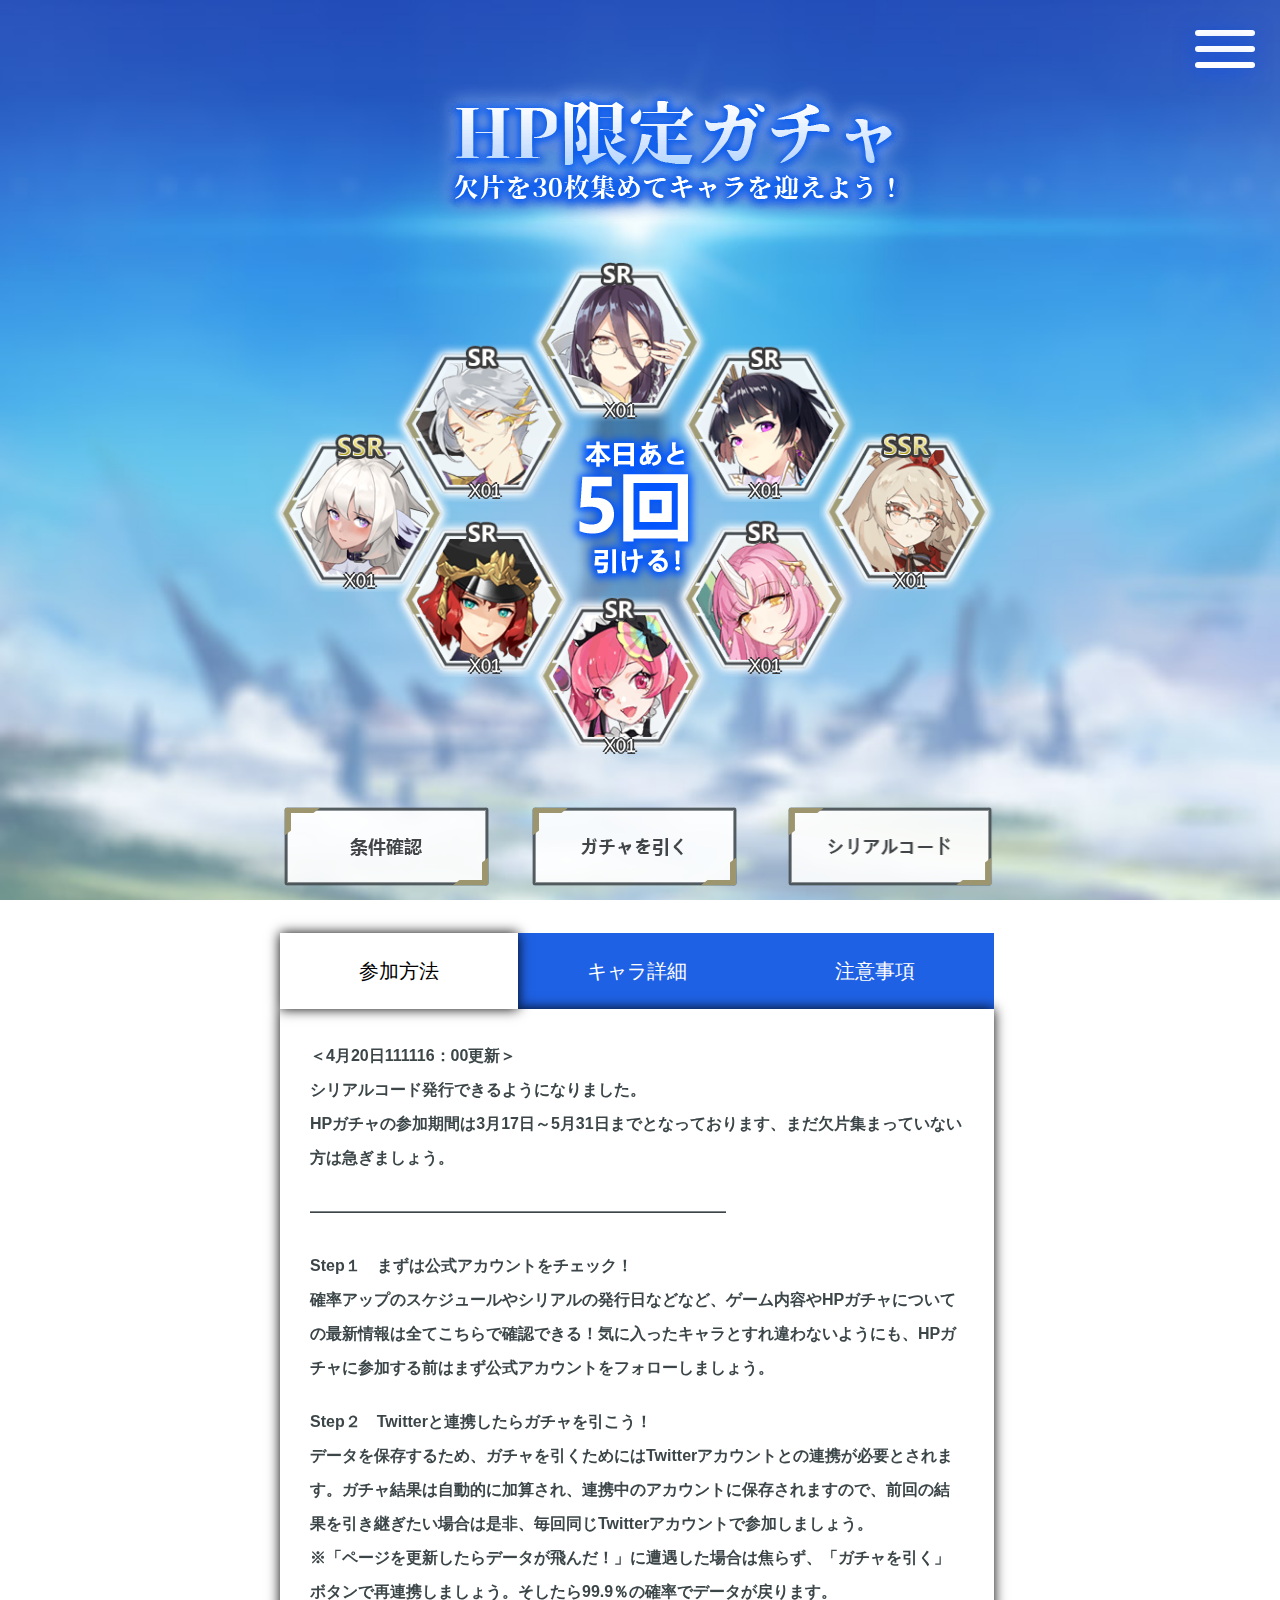
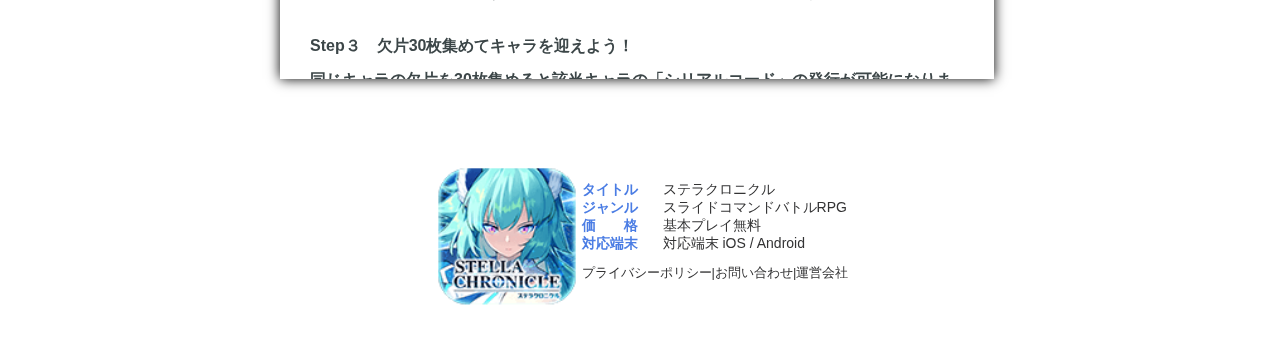
==== commit 38870799: "modify" ====
--- a/card.html
+++ b/card.html
@@ -132,18 +132,18 @@
     <div class="nav_box">            
         <div class="nav_btn">
         	<div class="nav_link">
-                <div class="active link01"><a href="#"><img src="images/phone_nav_01.png"></a></div>
-                <div class="link02"><a><img src="images/phone_nav_02.png"></a></div>
-                <div class="link03"><a><img src="images/phone_nav_03.png"></a></div>
-                <div class="link04"><a ><img src="images/phone_nav_04.png"></a></div>
-                <div class="link05"><a ><img src="images/phone_nav_05.png"></a></div>
-                <div class="link06"><a><img src="images/phone_nav_06.png"></a></div>
-                <div class="link07"><a ><img src="images/phone_nav_07.png"></a></div>
+                <div class="active"><a href="index.html#page01"><img src="images/phone_nav_01.png"></a></div>
+                <div><a href="index.html#page02"><img src="images/phone_nav_02.png"></a></div>
+                <div><a href="index.html#page03"><img src="images/phone_nav_03.png"></a></div>
+                <div><a href="index.html#page04"><img src="images/phone_nav_04.png"></a></div>
+                <div><a href="index.html#page05"><img src="images/phone_nav_05.png"></a></div>
+                <div><a href="index.html#page06"><img src="images/phone_nav_06.png"></a></div>
+                <div><a href="index.html#page07" ><img src="images/phone_nav_07.png"></a></div>
             </div>
             <div class="nav_icon">
-                <a href="#"><img src="images/phone_twitter.png"></a>
-                <a href="#"><img src="images/phone_ytb.png"></a>
-                <a href="#"><img src="images/phone_line.png"></a>
+                <a href="https://twitter.com/StellaChronicle" target="_blank"><img src="images/phone_twitter.png"></a>
+                <a href="https://www.youtube.com/channel/UCPkb0XWXLh6viNDwRGTgz9A" target="_blank"><img src="images/phone_ytb.png"></a>
+                <a href="#" target="_blank"><img src="images/phone_line.png"></a>
             </div>
             <div class="closed"><img src="images/close.png"></div>
         </div>
--- a/css/pre_main.css
+++ b/css/pre_main.css
@@ -148,7 +148,7 @@
 .page7 .snews1 { height:5rem;}
 .content .img .swiper-pagination{ height:0.4rem;position:absolute; top:5rem; left:50%; width:3rem; margin-left:-1.5rem;}
 .page_07 .img .swiper-pagination-bullet {width: 0.2rem;height: 0.2rem;display: inline-block; border-radius: 100%;background: #fff; margin-right:0.1rem; opacity: 1;}
-.page_07 .img .swiper-pagination-bullet-active{ width: 0.2rem;height: 0.2rem;display: inline-block;border-radius: 100%;background: #f00;opacity: 1; background:#f00;}
+.page_07 .img .swiper-pagination-bullet-active{ width: 0.2rem;height: 0.2rem;display: inline-block;border-radius: 100%;opacity: 1; background:#193b85;}
 /* 首页中的点击登陆box */
 .login_box{width:6.6rem;position: fixed;background:rgba(255,255,255,0.95);color:#fff;top:50%;left:50%;transform:translate(-50%,-50%);padding:0.2rem 0.20rem;opacity: 0;pointer-events: none; z-index:1000000000;}
 .login_box.active{opacity: 1;pointer-events: auto;}
@@ -183,8 +183,8 @@
 .tip_box.active{opacity: 1;pointer-events: auto;}
 .tip_box_content {width:5rem;margin:0 auto; padding-top:0.6rem; font-size: 0.16rem; }
 .tip_box_content .tip_m{  text-align: center;color:#000; font-size:0.16rem;margin-bottom:0.4rem}
-.tip_notice{width:5rem; height:0.6rem;  color:#f00;margin-bottom:0.4rem}
-.tip_box_content .tip_btn {margin-left:0.8rem;}
+.tip_notice{width:5rem; height:0.6rem;  color:#f00;margin-bottom:0.6rem}
+.tip_box_content .tip_btn {margin-left:0.7rem;}
 .tip_box_content .tip_btn a{display:block; width:1.6rem; height:0.6rem; border:0.02rem solid #2568ee; line-height:0.6rem; text-align:center; float:left; margin-left:0.15rem; background:#fff; color:#1c60ec; font-size:0.18rem;}
 .tip_box_content .tip_btn a:hover{display:block; width:1.6rem; height:0.6rem; color:#000; border:0.02rem solid #000;}
 /*点击条件确认弹出的box*/
@@ -192,10 +192,10 @@
 .account_box.active{opacity: 1;pointer-events: auto;}
 .account_box_content {width:5rem;margin:0 auto; padding-top:0.6rem; font-size: 0.16rem; }
 .account_box_content .tip_m{  color:#000; font-size:0.16rem;margin-bottom:0.3rem; height:0.4rem; margin-left:0.2rem; display:flex; justify-content:center;}
-span.account_title{display:block; width:1.5rem; height:0.45rem;  line-height:0.45rem; font-size:0.16rem;}
+span.account_title{display:block; height:0.45rem;  line-height:0.45rem; font-size:0.16rem;}
 span.account_name{display:block; height:0.45rem; width:2.7rem; line-height:0.45rem;border:0.02rem solid #2568ee; padding-left:0.1rem;color:#1c60ec; }
-.tip_notice{width:4rem; height:0.6rem;  color:#f00;margin-bottom:0.4rem}
-.account_box_content .tip_btn a{display:block;border:0.02rem solid #2568ee; text-align:center; float:left; margin-left:0.15rem; background:#fff; color:#1c60ec; font-size:0.18rem; padding:0.15rem;margin-bottom:0.2rem;}
+.account_box_content .tip_btn a{display:block;border:0.02rem solid #2568ee; text-align:center; margin-left:0.15rem; background:#fff; color:#1c60ec; font-size:0.18rem; padding:0.15rem;margin-bottom:0.2rem;}
+.account_box_content .tip_btn {display:flex; justify-content:center;}
 .account_box_content .tip_btn a:hover{display:block; color:#000; border:0.02rem solid #000;}
 .account_box_content .tip_btn1 a{display:block; width:1.6rem; height:0.6rem; border:0.02rem solid #2568ee; line-height:0.6rem; text-align:center; float:left; margin-left:1.85rem; background:#fff; color:#1c60ec; font-size:0.18rem;}
 .account_box_content .tip_btn1 a:hover{display:block; width:1.6rem; height:0.6rem; color:#000; border:0.02rem solid #000;}
@@ -304,7 +304,7 @@
 .menu_button:hover .bar:nth-of-type(1) { -webkit-transform: translateY(1.5px) rotate(-4.5deg);-ms-transform: translateY(1.5px) rotate(-4.5deg); transform: translateY(1.5px) rotate(-4.5deg);}
 .menu_button:hover .bar:nth-of-type(2) {opacity: .9;}
 .menu_button:hover .bar:nth-of-type(3) {-webkit-transform: translateY(-1.5px) rotate(4.5deg);-ms-transform: translateY(-1.5px) rotate(4.5deg);transform: translateY(-1.5px) rotate(4.5deg);}
-.nav_box{z-index:11;width: 100%; height:100%; display:flex;flex-flow:column nowrap; justify-content:center; align-items:center;position: fixed;background:rgba(255,255,255,0.8);color:#fff;top:0;left:0;opacity: 0;pointer-events: none;text-align: center;}
+.nav_box{z-index:33333;width: 100%; height:100%; display:flex;flex-flow:column nowrap; justify-content:center; align-items:center;position: fixed;background:rgba(255,255,255,0.8);color:#fff;top:0;left:0;opacity: 0;pointer-events: none;text-align: center;}
 .nav_box.active{opacity: 1;pointer-events: auto;}
 .nav_box div a{color: #fff;}
 .nav_box .closed img{width:0.49rem; height: 0.49rem;}
@@ -313,7 +313,7 @@
 .nav_link div img{width:2.32rem; height:1.14rem;}
 .nav_btn div.active{ background:url(../images/phone_nav_hover.png) no-repeat center center;background-size:cover;width:7.5rem; height:1.14rem;}
 .nav_icon a img{width:0.7rem; height: 0.7rem;}
-.nav_icon{margin-bottom:0.6rem;}
+.nav_icon{margin-bottom:0.6rem; margin-top:0.3rem;}
 /* video box */
 .maskbg{background: rgba(255,255,255,0.8);position: absolute;width:100%;height:100%;left:0;top:0;}
 .video_box,.role_box{z-index:100;width: 100%;position: fixed;height:100%;left:0;top:0;display: none;}
@@ -351,7 +351,7 @@
 .fixed_bottom_footer{position: fixed;bottom:0;height:3.8rem;left:0;width:100%;z-index:10; background:rgba(255,255,255,0.8);}
 .fixed_bottom_footer .download{position: absolute;top:0.45rem; display: flex; justify-content:space-between; left:0.4rem; }
 .fixed_bottom_footer .login_before{position:absolute; top:-0.5rem;left:0.2rem;}
-.fixed_bottom_footer .bottom_img{position:absolute; top:-1rem;right:1.1rem;}
+.fixed_bottom_footer .bottom_img{position:absolute; top:-1rem;right:8%;}
 .fixed_bottom .download a,.fixed_bottom_footer .download a{transition: background 0.3s;font-size:0;width: 2.1rem;height: 0.75rem; display: inline-block;background:no-repeat center center;background-size: contain;}
 .fixed_bottom .download .login_icon,.fixed_bottom_footer .download .login_icon{background-image:url(../images/login_icon.png); margin-right:0.2rem;}
 .fixed_bottom .download .login_icon:hover,.fixed_bottom_footer .download .login_icon:hover{background-image:url(../images/login_icon_h.png);}
@@ -364,31 +364,31 @@
 .fixed_bottom .bottom_img img,.fixed_bottom_footer .bottom_img img{width:1.51rem; height:1.4rem;}
 
 /* 最底部页脚*/
-.footer_main{width:7.5rem;margin-top:1.25rem; height:2.04rem;}
-.footer_left{float:left;width:1.19rem;margin-top:0.02rem;width:40%;}
+.footer_main{display:flex;justify-content:space-around; align-items:center; margin:1rem auto 0.3rem;}
+.footer_left{margin-top:0.02rem; /*position:absolute; bottom:0.5rem; left:0rem;*/}
 .footer_left img{width:3.01rem; height:2.04rem;}
-.footer_right{float:left;width:58%; margin-left:2%; margin-top:0.4rem;}
-.text_link{line-height: 0.40rem; font-size:0.11rem; display:flex; justify-content:center; align-items:center; width:100%; height:0.4rem;}
+/*.footer_right{position:absolute; bottom:0.8rem; right:0rem;}*/
+.text_link{line-height: 0.40rem; font-size:0.15rem; display:flex; justify-content:center; align-items:center; width:100%; height:0.4rem;position:absolute; bottom:0.2rem; left:0rem;}
 .text_link p{color:#333334; font-weight:bold; margin-right:0.1rem;}
 .text_link p a{color:#333334;}
-.text1 p{font-size:0.12rem; color:#333334;}
-.text1 span.blue{color:rgba(75,125,228); font-weight:bold; margin-right:0.15rem;}
+.text_group p{font-size:0.16rem; color:#333334;}
+.text_group span.blue{color:rgba(75,125,228); font-weight:bold; margin-right:0.15rem;}
 
 /* 最底部页脚*/
 .fixed_bottom_card{height:2rem;bottom:0rem;width:100%;z-index:10;background:rgba(255,255,255,0.7);box-sizing: border-box;}
-.footer_main1{width:7.5rem; margin:0 auto;}
-.footer_left1{float:left;width:1.19rem;margin-top:0.02rem;width:25%; padding-left:2%;}
+.footer_main1{ margin:0 auto;display:flex;justify-content:center; align-items:center; width:100%; }
+.footer_left1{/*float:left;width:1.19rem;margin-top:0.02rem;width:25%; padding-left:2%;*/}
 .footer_left1 img{width:1.5rem; height:1.5rem;}
-.footer_right1{float:left;width:70%;}
-.footer_right1 .text2{line-height: 0.40rem; font-size:0.13rem; display:flex; justify-content:space-between; align-items:center;}
+.footer_right1{/*float:left;width:70%;*/}
+.footer_right1 .text2{line-height: 0.40rem; width:100%; font-size:0.13rem; display:flex; justify-content:space-between; align-items:center;}
 .footer_right1 .text2 p{color:#333334;}
 .footer_right1 .text2 p a{color:#333334;}
 .footer_right1 .card_text p{font-size:0.14rem; color:#333334;}
 .footer_right1 .card_text span.blue{color:rgba(75,125,228); font-weight:bold; margin-right:0.25rem;}
 .pre_center{height:6rem;position: absolute;top:50%;left:50%;transform:translate(-50%,-50%);}
 
-.fixed_bottom_share{position: fixed;bottom:0;height:2rem;left:0;width:100%;z-index:10;background:rgba(255,255,255,0.7); border:1px solid #f00;}
-
-
-
-
+.fixed_bottom_share{position: fixed;bottom:0;height:2rem;left:0;width:100%;z-index:10;background:rgba(255,255,255,0.7);}
+
+
+
+
